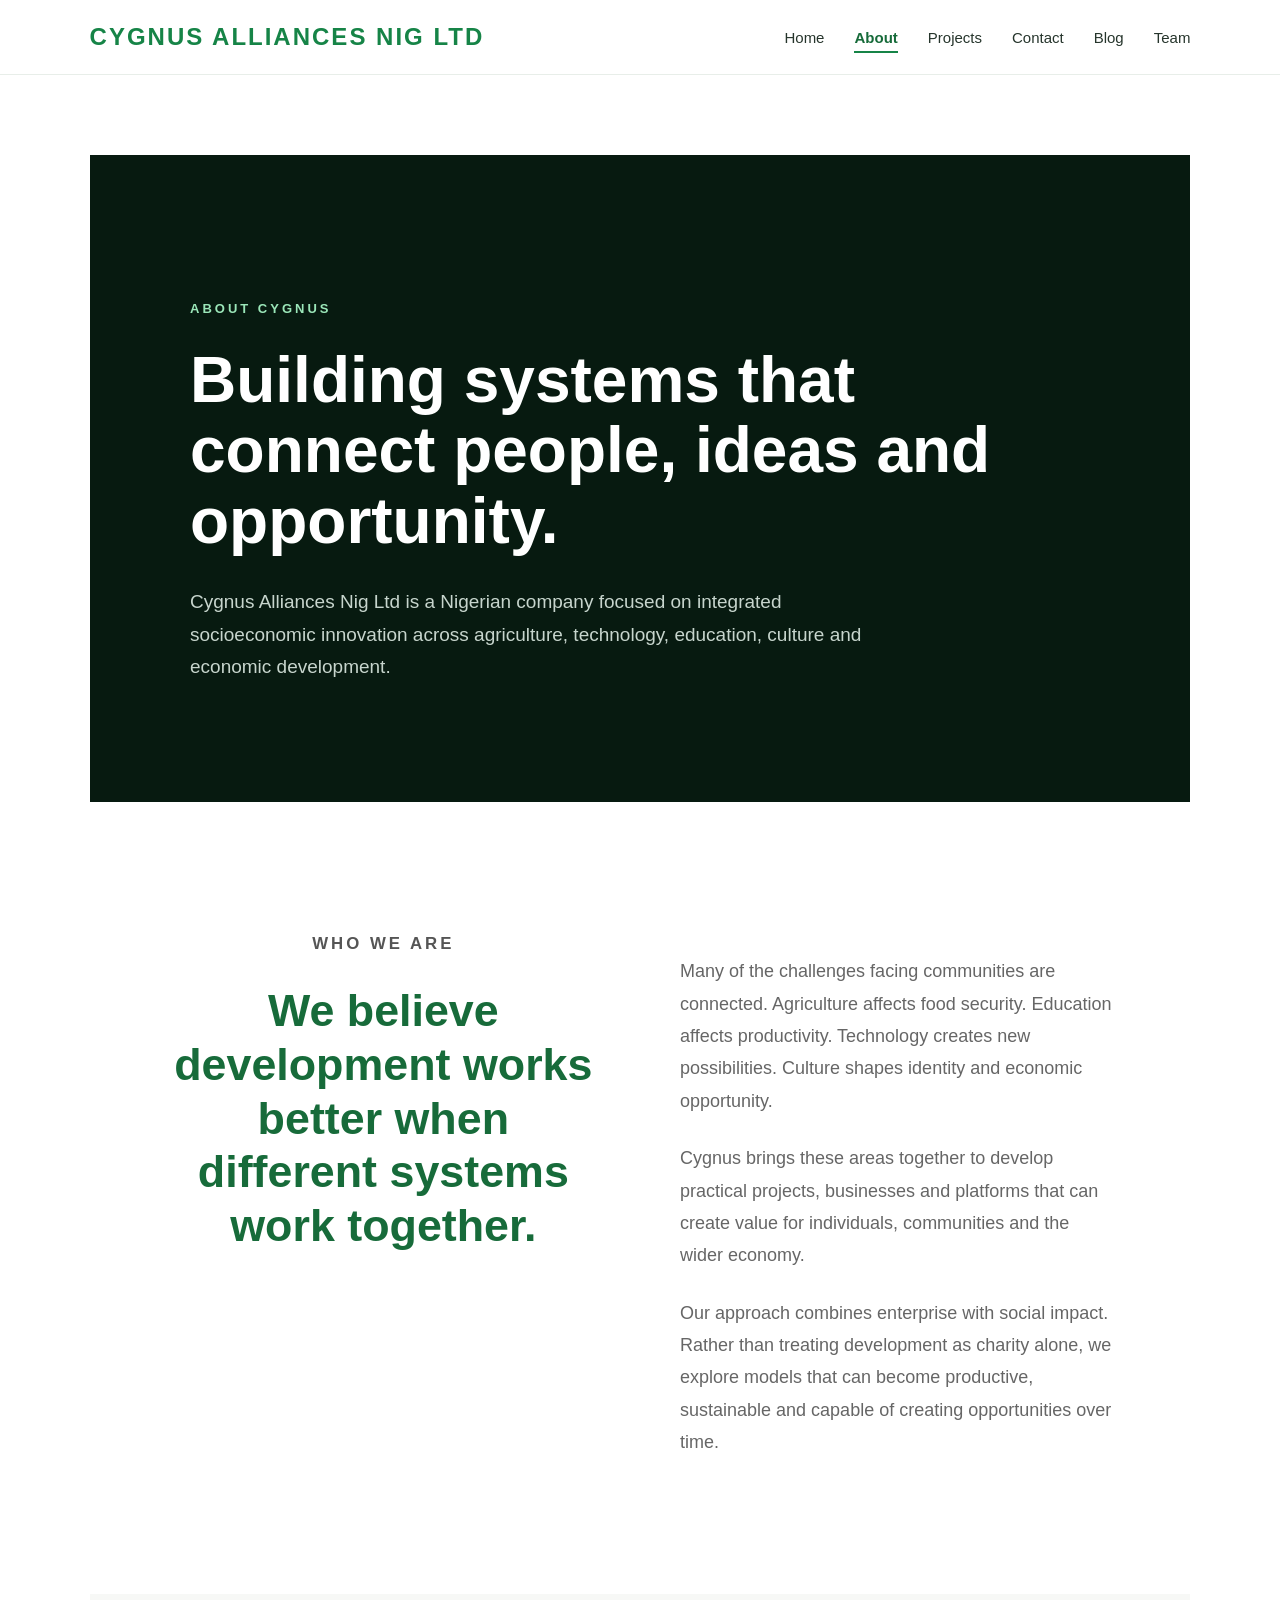
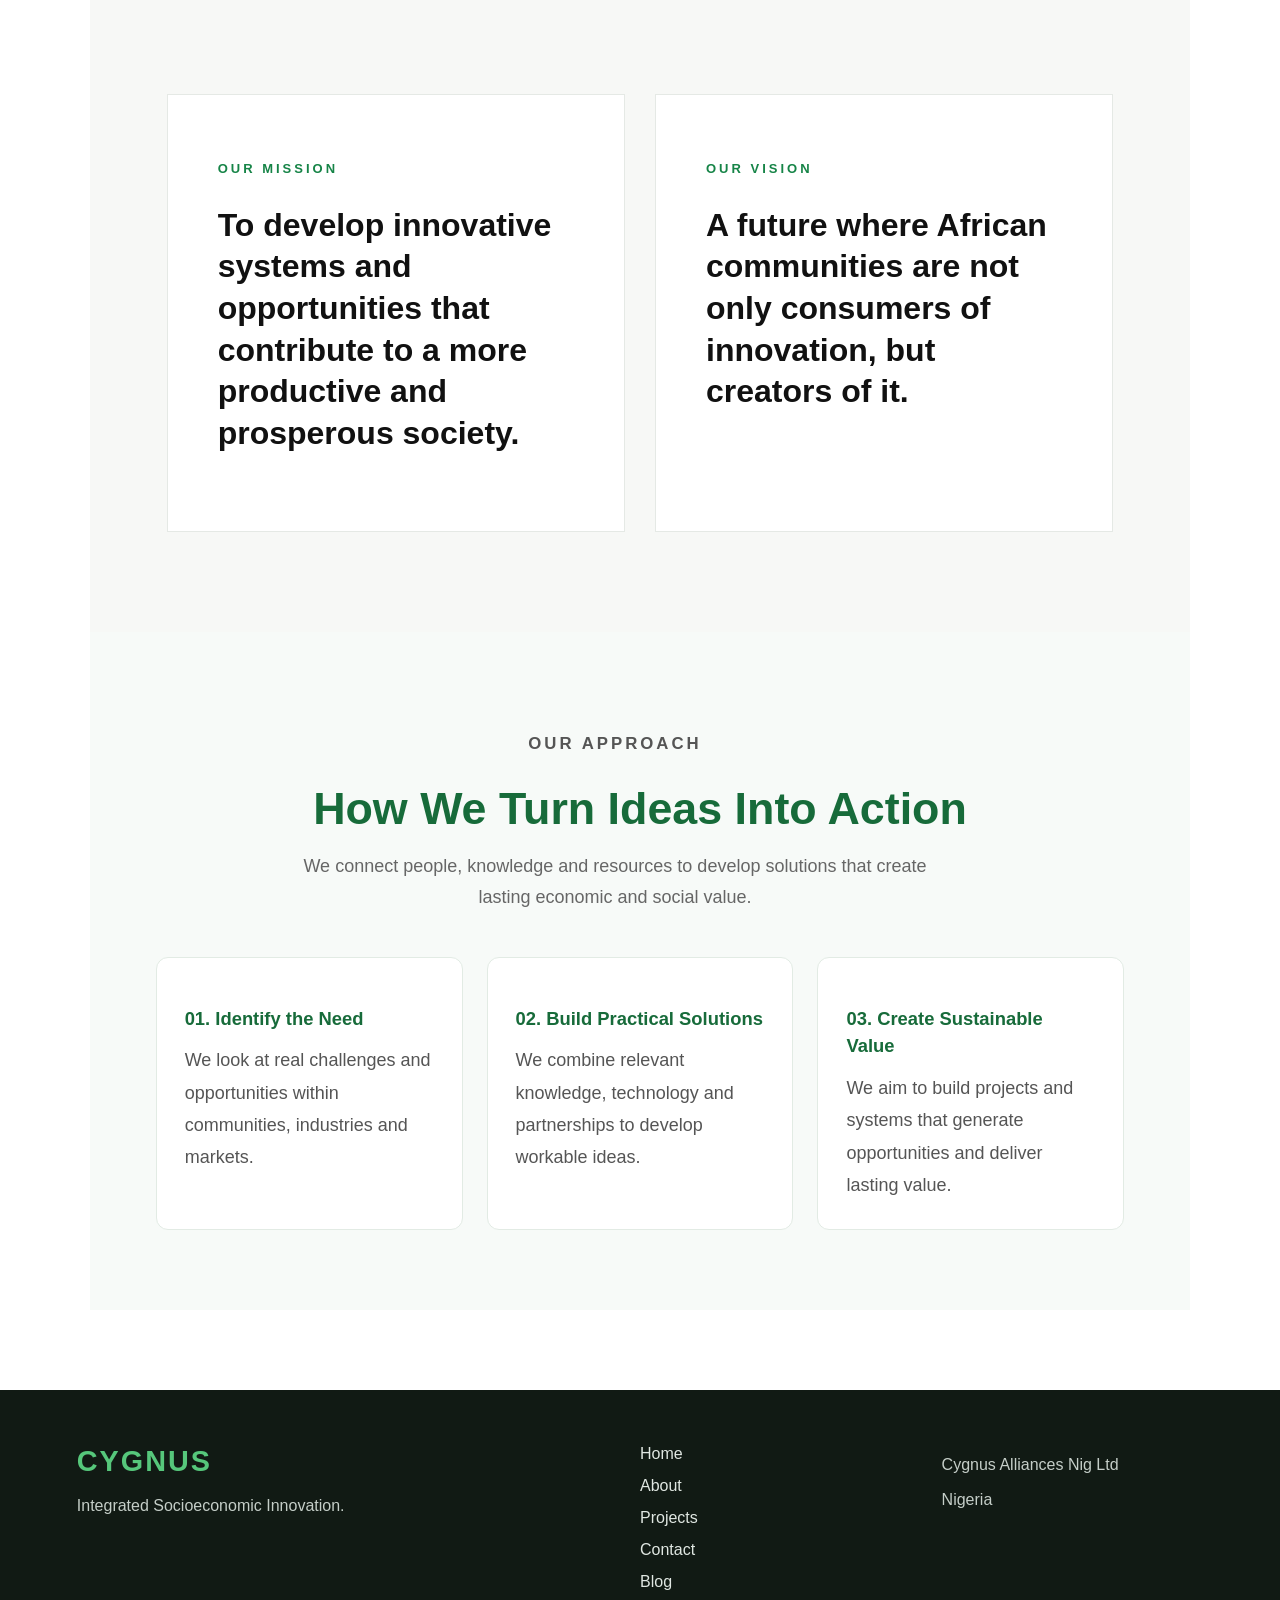
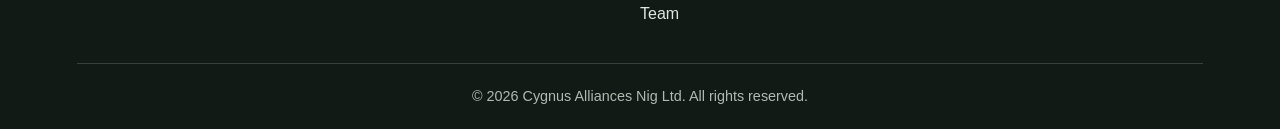
==== about.html @ 3497708e "Initial Cygnus website" ====
<!DOCTYPE html>
<html lang="en">
<head>
    <meta charset="UTF-8">
    <meta name="viewport" content="width=device-width, initial-scale=1.0">

    <title>About | Cygnus Alliances</title>

    <link rel="stylesheet" href="css/style.css">
</head>

<body>

    <header class="navbar">
        <div class="logo">
            CYGNUS ALLIANCES NIG LTD
        </div>

        <nav>
            <a href="index.html">Home</a>
            <a href="about.html" class="active" aria-current="page">About</a>
            <a href="projects.html">Projects</a>
            <a href="contact.html">Contact</a>
            <a href="blog.html">Blog</a>
            <a href="team.html">Team</a>

        </nav>
    </header>


    <main>

        <section class="page-hero">
            <div>
                <p class="eyebrow">ABOUT CYGNUS</p>

                <h1>
                    Building systems that connect people, ideas and opportunity.
                </h1>

                <p>
                    Cygnus Alliances Nig Ltd is a Nigerian company focused on
                    integrated socioeconomic innovation across agriculture,
                    technology, education, culture and economic development.
                </p>
            </div>
        </section>


        <section class="about-intro">

            <div class="section-heading">
                <p class="eyebrow green">WHO WE ARE</p>

                <h2>
                    We believe development works better when different systems work together.
                </h2>
            </div>

            <div class="about-text">

                <p>
                    Many of the challenges facing communities are connected.
                    Agriculture affects food security. Education affects
                    productivity. Technology creates new possibilities.
                    Culture shapes identity and economic opportunity.
                </p>

                <p>
                    Cygnus brings these areas together to develop practical
                    projects, businesses and platforms that can create value
                    for individuals, communities and the wider economy.
                </p>

                <p>
                    Our approach combines enterprise with social impact.
                    Rather than treating development as charity alone, we
                    explore models that can become productive, sustainable
                    and capable of creating opportunities over time.
                </p>

            </div>

        </section>


        <section class="mission-section">

            <div class="mission-card">
                <p class="eyebrow green">OUR MISSION</p>

                <h2>
                    To develop innovative systems and opportunities that
                    contribute to a more productive and prosperous society.
                </h2>
            </div>

            <div class="mission-card">
                <p class="eyebrow green">OUR VISION</p>

                <h2>
                    A future where African communities are not only consumers
                    of innovation, but creators of it.
                </h2>
            </div>

        </section>

<section class="approach-section">

    <div class="section-heading">
        <p class="eyebrow green">OUR APPROACH</p>

        <h2>How We Turn Ideas Into Action</h2>

        <p>
            We connect people, knowledge and resources to develop
            solutions that create lasting economic and social value.
        </p>
    </div>

    <div class="approach-grid">

        <div class="approach-card">
            <h3>01. Identify the Need</h3>
            <p>
                We look at real challenges and opportunities
                within communities, industries and markets.
            </p>
        </div>

        <div class="approach-card">
            <h3>02. Build Practical Solutions</h3>
            <p>
                We combine relevant knowledge, technology
                and partnerships to develop workable ideas.
            </p>
        </div>

        <div class="approach-card">
            <h3>03. Create Sustainable Value</h3>
            <p>
                We aim to build projects and systems that
                generate opportunities and deliver lasting value.
            </p>
        </div>

    </div>

</section>


    </main>


    <footer>

        <div class="footer-content">

            <div class="footer-brand">
                <div class="logo">CYGNUS</div>

                <p>
                    Integrated Socioeconomic Innovation.
                </p>
            </div>

            <div class="footer-links">
                <a href="index.html">Home</a>
                <a href="about.html">About</a>
                <a href="projects.html">Projects</a>
                <a href="contact.html">Contact</a>
                <a href="blog.html">Blog</a>
                <a href="team.html">Team</a>

            </div>

            <div class="footer-company">
                <p>Cygnus Alliances Nig Ltd</p>
                <p>Nigeria</p>
            </div>

        </div>

        <div class="footer-bottom">
            <p>
                © 2026 Cygnus Alliances Nig Ltd. All rights reserved.
            </p>
        </div>

    </footer>

</body>
</html>
---- css/style.css ----
/* BASIC RESET */

* {
    box-sizing: border-box;
}

body {
    margin: 0;
    font-family: Arial, sans-serif;
    color: #111;
    background: white;
}


/* NAVIGATION */

.navbar {
    height: 75px;
    padding: 0 7%;
    display: flex;
    align-items: center;
    justify-content: space-between;

    background: white;
    border-bottom: 1px solid #eeeeee;
}

.logo {
    font-size: 24px;
    font-weight: bold;
    letter-spacing: 3px;
}

nav {
    display: flex;
    gap: 30px;
}

nav a {
    text-decoration: none;
    color: #111;
    font-size: 15px;
}

nav a:hover {
    color: #168447;
}
/* NAVIGATION POLISH */

.navbar {
    position: sticky;
    top: 0;
    z-index: 1000;
    background: rgba(255, 255, 255, 0.96);
    backdrop-filter: blur(12px);
    border-bottom: 1px solid #e8eee9;
}

.logo {
    font-weight: 800;
    letter-spacing: 2px;
    color: #168447;
}

.navbar nav a {
    position: relative;
    color: #26352c;
    text-decoration: none;
    transition: color 0.25s ease;
}

.navbar nav a:hover {
    color: #168447;
}

.navbar nav a::after {
    content: "";
    position: absolute;
    left: 0;
    bottom: -7px;
    width: 0;
    height: 2px;
    background: #168447;
    transition: width 0.25s ease;
}

.navbar nav a:hover::after {
    width: 100%;
}

/* MAIN CONTENT */

main {
    padding: 80px 7%;
}

h2 {
    font-size: 50px;
    max-width: 750px;
    line-height: 1.1;
}

main p {
    max-width: 650px;
    font-size: 18px;
    line-height: 1.7;
}
/* HERO SECTION */

.hero {
    min-height: 650px;

    display: flex;
    align-items: center;

    padding: 80px 7%;

    background:
        linear-gradient(
            120deg,
            #071a10,
            #0d3921,
            #168447
        );

    color: white;
}

.hero-content {
    max-width: 850px;
}

.eyebrow {
    color: #9be7b9;
    font-size: 13px;
    font-weight: bold;
    letter-spacing: 3px;
    margin-bottom: 25px;
}

.hero h1 {
    font-size: 65px;
    line-height: 1.05;
    margin: 0 0 30px;
}

.hero-text {
    max-width: 650px;
    font-size: 19px;
    line-height: 1.7;
    color: #e3eee7;
}

.hero-buttons {
    display: flex;
    gap: 15px;
    margin-top: 35px;
}

.button {
    display: inline-block;
    padding: 14px 25px;
    text-decoration: none;
    font-weight: bold;
    transition: 0.3s;
}

.primary {
    background: white;
    color: #0d3921;
}

.secondary {
    border: 1px solid rgba(255,255,255,0.5);
    color: white;
}

.button:hover {
    transform: translateY(-3px);
}
/* MOBILE RESPONSIVE DESIGN */

@media (max-width: 700px) {

    .navbar {
        height: auto;
        padding: 20px 6%;
        flex-direction: column;
        gap: 18px;
    }

    nav {
        gap: 18px;
        flex-wrap: wrap;
        justify-content: center;
    }

    .hero {
        min-height: 600px;
        padding: 70px 6%;
    }

    .hero h1 {
        font-size: 42px;
    }

    .hero-text {
        font-size: 17px;
    }

    .hero-buttons {
        flex-direction: column;
        align-items: flex-start;
    }

    .button {
        width: 100%;
        text-align: center;
    }

}
/* WHAT WE DO */

.what-we-do {
    padding: 110px 7%;
    background: #f7f8f6;
}

.section-heading {
    max-width: 750px;
    margin-bottom: 60px;
}

.green {
    color: #168447;
}

.section-heading h2 {
    font-size: 48px;
    line-height: 1.1;
    margin: 0 0 25px;
}

.section-heading > p:last-child {
    font-size: 18px;
    line-height: 1.7;
    color: #666;
}


/* SERVICE CARDS */

.services {
    display: grid;
    grid-template-columns: repeat(4, 1fr);
    gap: 20px;
}

.service-card {
    background: white;
    padding: 35px 30px;
    border: 1px solid #e5e5e5;
    transition: 0.3s;
}

.service-card span {
    font-size: 13px;
    font-weight: bold;
    color: #168447;
}

.service-card h3 {
    font-size: 23px;
    margin: 30px 0 15px;
}

.service-card p {
    color: #666;
    line-height: 1.7;
}

.service-card:hover {
    transform: translateY(-6px);
    border-color: #168447;
}


/* SERVICES ON SMALL SCREENS */

@media (max-width: 900px) {

    .services {
        grid-template-columns: repeat(2, 1fr);
    }

}


@media (max-width: 600px) {

    .section-heading h2 {
        font-size: 36px;
    }

    .services {
        grid-template-columns: 1fr;
    }

}
/* PROJECTS */

.projects {
    padding: 110px 7%;
    background: white;
}

.project-grid {
    display: grid;
    grid-template-columns: repeat(3, 1fr);
    gap: 25px;
}

.project-card {
    background: #f7f8f6;
    overflow: hidden;
    border: 1px solid #e8e8e8;
    transition: 0.3s;
}

.project-card:hover {
    transform: translateY(-6px);
}


/* PROJECT IMAGE AREAS */

.project-image {
    height: 260px;

    display: flex;
    align-items: flex-end;

    padding: 25px;

    background-size: cover;
    background-position: center;

    color: white;
}

.project-image span {
    font-size: 13px;
    font-weight: bold;
    letter-spacing: 2px;
}


/* TEMPORARY IMAGE BACKGROUNDS */

.agro-image {
    background:
        linear-gradient(
            rgba(7, 26, 16, 0.25),
            rgba(7, 26, 16, 0.7)
        ),
        url("../images/agro.jpg");

    background-color: #168447;
}

.alpha-image {
    background:
        linear-gradient(
            rgba(7, 26, 16, 0.25),
            rgba(7, 26, 16, 0.7)
        ),
        url("../images/alpha.jpg");

    background-color: #315f43;
}

.gong-image {
    background:
        linear-gradient(
            rgba(7, 26, 16, 0.25),
            rgba(7, 26, 16, 0.7)
        ),
        url("../images/gong.jpg");

    background-color: #452f20;
}


/* PROJECT CONTENT */

.project-content {
    padding: 30px;
}

.project-category {
    font-size: 12px;
    font-weight: bold;
    letter-spacing: 2px;
    color: #168447;
}

.project-content h3 {
    font-size: 28px;
    margin: 12px 0;
}

.project-content p {
    color: #666;
    line-height: 1.7;
}

.project-content a {
    display: inline-block;
    margin-top: 15px;
    color: #168447;
    font-weight: bold;
}


/* MOBILE */

@media (max-width: 900px) {

    .project-grid {
        grid-template-columns: 1fr;
    }

}
/* OUR APPROACH */

.approach {
    padding: 120px 7%;
    background: #0d3921;
    color: white;
}

.approach-content {
    display: grid;
    grid-template-columns: 1fr 1fr;
    gap: 100px;
    max-width: 1150px;
    margin: auto;
}

.approach-heading h2 {
    font-size: 50px;
    line-height: 1.1;
    margin-top: 20px;
}

.approach-text {
    padding-top: 45px;
}

.approach-text p {
    font-size: 18px;
    line-height: 1.8;
    color: #dce9e1;
    margin-bottom: 25px;
}

.approach-pillars {
    max-width: 1150px;
    margin: 90px auto 0;

    display: grid;
    grid-template-columns: repeat(4, 1fr);

    border-top: 1px solid rgba(255,255,255,0.25);
}

.approach-pillars div {
    padding: 30px 20px;
    border-right: 1px solid rgba(255,255,255,0.25);
}

.approach-pillars div:last-child {
    border-right: none;
}

.approach-pillars strong {
    display: block;
    font-size: 13px;
    color: #9be7b9;
    margin-bottom: 15px;
}

.approach-pillars span {
    font-size: 20px;
}


/* MOBILE */

@media (max-width: 800px) {

    .approach-content {
        grid-template-columns: 1fr;
        gap: 20px;
    }

    .approach-heading h2 {
        font-size: 38px;
    }

    .approach-text {
        padding-top: 0;
    }

    .approach-pillars {
        grid-template-columns: 1fr 1fr;
    }

    .approach-pillars div {
        border-bottom: 1px solid rgba(255,255,255,0.25);
    }

}
/* CONTACT CTA */

.contact-cta {
    padding: 120px 7%;
    text-align: center;
    background: #f7f8f6;
}

.contact-cta-content {
    max-width: 750px;
    margin: auto;
}

.contact-cta h2 {
    font-size: 55px;
    line-height: 1.1;
    margin: 15px 0 25px;
}

.contact-cta p:not(.eyebrow) {
    font-size: 18px;
    line-height: 1.7;
    color: #666;
    margin-bottom: 35px;
}

.cta-button {
    background: #168447;
    color: white;
}


/* FOOTER */

footer {
    background: #071a10;
    color: white;
    padding: 65px 7% 25px;
}

.footer-content {
    display: grid;
    grid-template-columns: 2fr 1fr 1fr;
    gap: 50px;
    max-width: 1150px;
    margin: auto;
}

.footer-brand p {
    color: #aebdb4;
    margin-top: 12px;
}

.footer-links {
    display: flex;
    flex-direction: column;
    gap: 12px;
}

.footer-links a {
    color: #dce9e1;
    text-decoration: none;
}

.footer-links a:hover {
    color: #9be7b9;
}

.footer-company p {
    color: #aebdb4;
    margin: 0 0 8px;
}

.footer-bottom {
    max-width: 1150px;
    margin: 55px auto 0;
    padding-top: 25px;
    border-top: 1px solid rgba(255,255,255,0.15);
}

.footer-bottom p {
    color: #7e9185;
    font-size: 13px;
}


/* MOBILE */

@media (max-width: 700px) {

    .contact-cta h2 {
        font-size: 40px;
    }

    .footer-content {
        grid-template-columns: 1fr;
        gap: 35px;
    }

}
/* ABOUT PAGE */

.page-hero {
    padding: 130px 7% 100px;
    background: #071a10;
    color: white;
}

.page-hero > div {
    max-width: 900px;
    margin: auto;
}

.page-hero h1 {
    font-size: 64px;
    line-height: 1.1;
    margin: 20px 0 30px;
}

.page-hero p:not(.eyebrow) {
    max-width: 700px;
    font-size: 19px;
    line-height: 1.7;
    color: #c7d5cd;
}

.about-intro {
    padding: 110px 7%;
    display: grid;
    grid-template-columns: 1fr 1fr;
    gap: 80px;
    max-width: 1150px;
    margin: auto;
}

.about-intro h2 {
    font-size: 42px;
    line-height: 1.2;
}

.about-text {
    padding-top: 25px;
}

.about-text p {
    font-size: 18px;
    line-height: 1.8;
    color: #666;
    margin-bottom: 25px;
}

.mission-section {
    padding: 100px 7%;
    background: #f7f8f6;
    display: grid;
    grid-template-columns: 1fr 1fr;
    gap: 30px;
}

.mission-card {
    background: white;
    padding: 50px;
    border: 1px solid #e5e9e5;
}

.mission-card h2 {
    font-size: 32px;
    line-height: 1.3;
    margin-top: 20px;
}

@media (max-width: 700px) {

    .page-hero {
        padding: 90px 7% 70px;
    }

    .page-hero h1 {
        font-size: 42px;
    }

    .about-intro {
        grid-template-columns: 1fr;
        gap: 30px;
        padding: 80px 7%;
    }

    .about-intro h2 {
        font-size: 34px;
    }

    .mission-section {
        grid-template-columns: 1fr;
        padding: 70px 7%;
    }

    .mission-card {
        padding: 35px;
    }

    .mission-card h2 {
        font-size: 27px;
    }

}
/* PROJECTS PAGE */

.project-page {
    padding: 100px 7%;
    max-width: 1200px;
    margin: auto;
}

.project-detail {
    display: grid;
    grid-template-columns: 1fr 1fr;
    gap: 70px;
    align-items: center;
    margin-bottom: 120px;
}

.project-detail.reverse {
    direction: rtl;
}

.project-detail.reverse .project-detail-content {
    direction: ltr;
}

.project-detail-image {
    min-height: 420px;
    display: flex;
    align-items: flex-end;
    padding: 30px;
    background-size: cover;
    background-position: center;
}

.project-detail-image span {
    color: white;
    font-size: 14px;
    font-weight: bold;
    letter-spacing: 2px;
}

.project-detail-content h2 {
    font-size: 48px;
    margin: 12px 0 25px;
}

.project-detail-content p:not(.project-category) {
    font-size: 17px;
    line-height: 1.8;
    color: #666;
    margin-bottom: 20px;
}

.project-category {
    color: #168447;
    font-size: 13px;
    font-weight: bold;
    letter-spacing: 1.5px;
}

@media (max-width: 700px) {

    .project-page {
        padding: 70px 7%;
    }

    .project-detail,
    .project-detail.reverse {
        grid-template-columns: 1fr;
        direction: ltr;
        gap: 35px;
        margin-bottom: 80px;
    }

    .project-detail-image {
        min-height: 300px;
    }

    .project-detail-content h2 {
        font-size: 38px;
    }

}
/* CONTACT PAGE */

.contact-section {
    padding: 110px 7%;
    max-width: 1150px;
    margin: auto;
    display: grid;
    grid-template-columns: 1fr 1fr;
    gap: 90px;
}

.contact-intro h2 {
    font-size: 42px;
    line-height: 1.2;
    margin: 15px 0 25px;
}

.contact-intro > p:not(.eyebrow) {
    font-size: 18px;
    line-height: 1.8;
    color: #666;
}

.contact-details {
    display: flex;
    flex-direction: column;
    gap: 35px;
}

.contact-item {
    padding-bottom: 25px;
    border-bottom: 1px solid #ddd;
}

.contact-item span {
    font-size: 12px;
    font-weight: bold;
    letter-spacing: 1.5px;
    color: #168447;
}

.contact-item h3 {
    font-size: 20px;
    margin-top: 10px;
    line-height: 1.4;
}

.contact-bottom {
    padding: 100px 7%;
    background: #f7f8f6;
}

.contact-bottom > div {
    max-width: 800px;
    margin: auto;
    text-align: center;
}

.contact-bottom h2 {
    font-size: 48px;
    line-height: 1.2;
    margin: 15px 0 20px;
}

.contact-bottom p:not(.eyebrow) {
    color: #666;
    font-size: 18px;
    line-height: 1.7;
    margin-bottom: 30px;
}

@media (max-width: 700px) {

    .contact-section {
        grid-template-columns: 1fr;
        gap: 60px;
        padding: 80px 7%;
    }

    .contact-intro h2 {
        font-size: 34px;
    }

    .contact-bottom {
        padding: 75px 7%;
    }

    .contact-bottom h2 {
        font-size: 36px;
    }

}
/* HERO ANIMATION */

.hero-content {
    animation: heroReveal 1s ease-out both;
}

@keyframes heroReveal {
    from {
        opacity: 0;
        transform: translateY(25px);
    }

    to {
        opacity: 1;
        transform: translateY(0);
    }
}

.hero-buttons .button {
    transition:
        transform 0.25s ease,
        background 0.25s ease,
        box-shadow 0.25s ease;
}

.hero-buttons .button:hover {
    transform: translateY(-3px);
    box-shadow: 0 10px 25px rgba(0, 0, 0, 0.15);
}
.contact-cta-content {
    display: flex;
    flex-direction: column;
    align-items: center;
    text-align: center;
    margin-left: auto;
    margin-right: auto;
}
.contact-bottom-content {
    display: flex;
    flex-direction: column;
    align-items: center;
    text-align: center;
    margin-left: auto;
    margin-right: auto;
}

/* Cygnus Contact Form */

.contact-form {
    max-width: 700px;
    margin: 60px auto;
    padding: 35px;
    background: #ffffff;
    border-radius: 14px;
    box-shadow: 0 8px 30px rgba(0, 0, 0, 0.08);
}

.contact-form h2 {
    color: #176b3a;
    font-size: 2rem;
    margin-bottom: 12px;
}

.contact-form p {
    color: #555555;
    line-height: 1.7;
    margin-bottom: 28px;
}

.contact-form form {
    display: flex;
    flex-direction: column;
    gap: 12px;
}

.contact-form label {
    color: #222222;
    font-weight: 600;
    margin-top: 8px;
}

.contact-form input,
.contact-form textarea {
    width: 100%;
    padding: 14px;
    border: 1px solid #d5ded7;
    border-radius: 8px;
    font: inherit;
    box-sizing: border-box;
    outline: none;
    transition: border-color 0.3s, box-shadow 0.3s;
}

.contact-form input:focus,
.contact-form textarea:focus {
    border-color: #198754;
    box-shadow: 0 0 0 3px rgba(25, 135, 84, 0.12);
}

.contact-form textarea {
    resize: vertical;
}

.contact-form button {
    margin-top: 16px;
    padding: 15px 22px;
    border: none;
    border-radius: 8px;
    background: #176b3a;
    color: #ffffff;
    font: inherit;
    font-weight: 600;
    cursor: pointer;
    transition: background 0.3s, transform 0.3s;
}

.contact-form button:hover {
    background: #104d2a;
    transform: translateY(-2px);
}

@media (max-width: 600px) {
    .contact-form {
        margin: 35px 16px;
        padding: 24px 18px;
    }

    .contact-form h2 {
        font-size: 1.6rem;
    }
}

/* Homepage Hero Heading */

.hero h1 {
    max-width: 900px;
    margin: 0 auto 20px;
    font-size: clamp(2.2rem, 5vw, 4.5rem);
    line-height: 1.15;
    font-weight: 800;
    letter-spacing: -1.5px;
}

.hero p {
    max-width: 700px;
    margin: 0 auto 30px;
    font-size: clamp(1rem, 2vw, 1.2rem);
    line-height: 1.8;
}

@media (max-width: 600px) {
    .hero h1 {
        letter-spacing: -0.5px;
    }
}

/* Hero Buttons */

.hero-buttons {
    display: flex;
    justify-content: center;
    align-items: center;
    gap: 16px;
    flex-wrap: wrap;
    margin-top: 30px;
}

.hero-buttons .button {
    display: inline-block;
    padding: 14px 28px;
    border-radius: 8px;
    text-decoration: none;
    font-weight: 600;
    font-size: 1rem;
    transition: all 0.3s ease;
}

.hero-buttons .primary {
    background: #176b3a;
    color: #ffffff;
    border: 2px solid #176b3a;
}

.hero-buttons .primary:hover {
    background: #104d2a;
    border-color: #104d2a;
    transform: translateY(-3px);
}

.hero-buttons .secondary {
    background: transparent;
    color: #176b3a;
    border: 2px solid #176b3a;
}

.hero-buttons .secondary:hover {
    background: #176b3a;
    color: #ffffff;
    transform: translateY(-3px);
}

.hero-buttons .button:focus-visible {
    outline: 3px solid #82c99a;
    outline-offset: 4px;
}

@media (max-width: 480px) {
    .hero-buttons {
        gap: 12px;
    }

    .hero-buttons .button {
        padding: 12px 20px;
        font-size: 0.95rem;
    }
}

/* Cygnus Core Areas */

.core-areas {
    padding: 80px 6%;
    background: #f7faf8;
}

.section-heading {
    max-width: 700px;
    margin: 0 auto 45px;
    text-align: center;
}

.section-heading h2 {
    color: #176b3a;
    font-size: clamp(2rem, 4vw, 2.8rem);
    margin-bottom: 16px;
}

.section-heading p {
    color: #555;
    font-size: 1.05rem;
    line-height: 1.8;
}

.areas-grid {
    display: grid;
    grid-template-columns: repeat(2, minmax(0, 1fr));
    gap: 24px;
    max-width: 1100px;
    margin: 0 auto;
}

.area-card {
    background: #ffffff;
    padding: 30px;
    border: 1px solid #e2ebe4;
    border-radius: 12px;
    transition: transform 0.3s ease,
                box-shadow 0.3s ease,
                border-color 0.3s ease;
}

.area-card:hover {
    transform: translateY(-5px);
    border-color: #198754;
    box-shadow: 0 12px 28px rgba(0, 0, 0, 0.07);
}

.area-card h3 {
    color: #176b3a;
    font-size: 1.25rem;
    line-height: 1.4;
    margin-bottom: 12px;
}

.area-card p {
    color: #555;
    line-height: 1.8;
    margin: 0;
}

@media (max-width: 650px) {
    .core-areas {
        padding: 55px 20px;
    }

    .areas-grid {
        grid-template-columns: 1fr;
        gap: 18px;
    }

    .area-card {
        padding: 24px;
    }
}

/* Project Call to Action */

.project-cta {
    padding: 75px 24px;
    text-align: center;
    background: #176b3a;
    color: #ffffff;
}

.project-cta h2 {
    max-width: 750px;
    margin: 0 auto 20px;
    font-size: clamp(1.8rem, 4vw, 2.6rem);
    line-height: 1.3;
}

.project-cta p {
    max-width: 680px;
    margin: 0 auto 30px;
    color: #e5f2e9;
    line-height: 1.8;
    font-size: 1.05rem;
}

.project-cta .button {
    display: inline-block;
    padding: 14px 28px;
    border-radius: 8px;
    border: 2px solid #ffffff;
    background: #ffffff;
    color: #176b3a;
    text-decoration: none;
    font-weight: 600;
    transition: transform 0.3s ease,
                background 0.3s ease,
                color 0.3s ease;
}

.project-cta .button:hover {
    background: transparent;
    color: #ffffff;
    transform: translateY(-3px);
}

@media (max-width: 600px) {
    .project-cta {
        padding: 55px 20px;
    }

    .project-cta p {
        font-size: 1rem;
    }
}

/* Cygnus Website Footer */

footer {
    background: #111a14;
    color: #ffffff;
    padding: 55px 6% 20px;
}

.footer-content {
    max-width: 1200px;
    margin: 0 auto;
    display: grid;
    grid-template-columns: 2fr 1fr 1fr;
    gap: 40px;
    align-items: start;
}

.footer-brand .logo {
    font-size: 1.8rem;
    font-weight: 800;
    color: #56c77b;
    letter-spacing: 2px;
    margin-bottom: 14px;
}

.footer-brand p,
.footer-company p {
    color: #c5cec8;
    line-height: 1.8;
    margin: 6px 0;
}

.footer-links {
    display: flex;
    flex-direction: column;
    gap: 14px;
}

.footer-links a {
    color: #e0e7e2;
    text-decoration: none;
    transition: color 0.3s ease;
}

.footer-links a:hover {
    color: #56c77b;
}

.footer-bottom {
    max-width: 1200px;
    margin: 40px auto 0;
    padding-top: 20px;
    border-top: 1px solid #354139;
    text-align: center;
}

.footer-bottom p {
    color: #aebbb2;
    font-size: 0.9rem;
    line-height: 1.7;
    margin: 0;
}

@media (max-width: 650px) {
    .footer-content {
        grid-template-columns: 1fr;
        gap: 28px;
    }

    footer {
        padding: 40px 22px 20px;
    }

    .footer-bottom {
        margin-top: 30px;
    }
}

/* About Page: Our Approach */

.approach-section {
    padding: 80px 6%;
    background: #f7faf8;
}

.approach-grid {
    display: grid;
    grid-template-columns: repeat(3, minmax(0, 1fr));
    gap: 24px;
    max-width: 1100px;
    margin: 40px auto 0;
}

.approach-card {
    background: #ffffff;
    padding: 28px;
    border: 1px solid #e2ebe4;
    border-radius: 12px;
    transition: transform 0.3s ease,
                box-shadow 0.3s ease;
}

.approach-card:hover {
    transform: translateY(-4px);
    box-shadow: 0 10px 25px rgba(0, 0, 0, 0.06);
}

.approach-card h3 {
    color: #176b3a;
    font-size: 1.15rem;
    line-height: 1.5;
    margin-bottom: 12px;
}

.approach-card p {
    color: #555555;
    line-height: 1.8;
    margin: 0;
}

@media (max-width: 750px) {
    .approach-section {
        padding: 55px 20px;
    }

    .approach-grid {
        grid-template-columns: 1fr;
        gap: 18px;
    }
}

/* Projects Page Closing Section */
.projects-closing {
    padding: 75px 24px;
    text-align: center;
    background: #f7faf8;
}

.projects-closing .eyebrow {
    color: #176b3a;
    font-size: 0.85rem;
    font-weight: 700;
    letter-spacing: 1.5px;
    margin-bottom: 18px;
}

.projects-closing h2 {
    max-width: 750px;
    margin: 0 auto 20px;
    color: #176b3a;
    font-size: clamp(1.8rem, 4vw, 2.6rem);
    line-height: 1.3;
}

.projects-closing > p:not(.eyebrow) {
    max-width: 700px;
    margin: 0 auto 30px;
    color: #555;
    font-size: 1.05rem;
    line-height: 1.8;
}

.projects-closing .button {
    display: inline-block;
    padding: 14px 28px;
    border-radius: 8px;
    background: #176b3a;
    color: #ffffff;
    border: 2px solid #176b3a;
    text-decoration: none;
    font-weight: 600;
    transition: background 0.3s ease,
                transform 0.3s ease;
}

.projects-closing .button:hover {
    background: #104d2a;
    border-color: #104d2a;
    transform: translateY(-3px);
}

@media (max-width: 600px) {
    .projects-closing {
        padding: 55px 20px;
    }

    .projects-closing > p:not(.eyebrow) {
        font-size: 1rem;
    }
}

/* Active Navigation Link */
nav a.active {
    color: #176b3a;
    font-weight: 700;
}

nav a.active::after {
    width: 100%;
}

/* Contact Page Options */
.contact-options {
    padding: 70px 6%;
    background: #f7faf8;
}

.contact-options-grid {
    display: grid;
    grid-template-columns: repeat(3, minmax(0, 1fr));
    gap: 22px;
    max-width: 1100px;
    margin: 0 auto;
}

.contact-option {
    padding: 28px;
    background: #ffffff;
    border: 1px solid #e2ebe4;
    border-radius: 12px;
    transition: transform 0.3s ease,
                box-shadow 0.3s ease;
}

.contact-option:hover {
    transform: translateY(-4px);
    box-shadow: 0 10px 25px rgba(0, 0, 0, 0.06);
}

.contact-option h3 {
    margin-bottom: 12px;
    color: #176b3a;
    font-size: 1.2rem;
}

.contact-option p {
    margin: 0;
    color: #555555;
    line-height: 1.8;
}

@media (max-width: 750px) {
    .contact-options {
        padding: 55px 20px;
    }

    .contact-options-grid {
        grid-template-columns: 1fr;
        gap: 18px;
    }
}

/* Contact Form Section Styling */
.contact-form {
    padding: 80px 24px;
    background: #edf5ef;
}

.contact-form h2 {
    max-width: 700px;
    margin: 0 auto 14px;
    color: #176b3a;
    font-size: clamp(1.8rem, 4vw, 2.5rem);
    text-align: center;
    line-height: 1.3;
}

.contact-form > p {
    max-width: 650px;
    margin: 0 auto 35px;
    color: #536158;
    text-align: center;
    line-height: 1.8;
}

.contact-form form {
    max-width: 700px;
    margin: 0 auto;
    padding: 35px;
    background: #ffffff;
    border: 1px solid #dce9df;
    border-radius: 16px;
    box-shadow: 0 12px 35px rgba(23, 107, 58, 0.08);
}

.contact-form label {
    display: block;
    margin: 18px 0 8px;
    color: #24382b;
    font-weight: 600;
}

.contact-form input,
.contact-form textarea {
    width: 100%;
    padding: 13px 14px;
    border: 1px solid #d3ded6;
    border-radius: 8px;
    background: #fbfdfb;
    color: #24382b;
    font: inherit;
    box-sizing: border-box;
    transition: border-color 0.2s ease,
                box-shadow 0.2s ease;
}

.contact-form input:focus,
.contact-form textarea:focus {
    outline: none;
    border-color: #198754;
    box-shadow: 0 0 0 3px rgba(25, 135, 84, 0.12);
}

.contact-form textarea {
    resize: vertical;
    min-height: 150px;
}

.contact-form button {
    display: inline-block;
    margin-top: 24px;
    padding: 14px 28px;
    border: 2px solid #176b3a;
    border-radius: 8px;
    background: #176b3a;
    color: #ffffff;
    font: inherit;
    font-weight: 600;
    cursor: pointer;
    transition: background 0.3s ease,
                transform 0.3s ease;
}

.contact-form button:hover {
    background: #104d2a;
    border-color: #104d2a;
    transform: translateY(-2px);
}

.contact-form button:focus-visible {
    outline: 3px solid #82c99a;
    outline-offset: 4px;
}

@media (max-width: 600px) {
    .contact-form {
        padding: 55px 18px;
    }

    .contact-form form {
        padding: 24px 20px;
    }

    .contact-form button {
        width: 100%;
    }
}

/* Blog and Team Pages */
.blog-section,
.team-section {
    padding: 80px 6%;
    background: #f7faf8;
}

.blog-grid,
.team-grid {
    display: grid;
    grid-template-columns: repeat(3, minmax(0, 1fr));
    gap: 24px;
    max-width: 1150px;
    margin: 40px auto 0;
}

.blog-card,
.team-card {
    overflow: hidden;
    background: #ffffff;
    border: 1px solid #e2ebe4;
    border-radius: 12px;
    transition: transform 0.3s ease,
                box-shadow 0.3s ease;
}

.blog-card:hover,
.team-card:hover {
    transform: translateY(-5px);
    box-shadow: 0 12px 28px rgba(0, 0, 0, 0.07);
}

.blog-image {
    min-height: 190px;
    display: flex;
    align-items: end;
    padding: 20px;
    box-sizing: border-box;
    background: linear-gradient(135deg, #176b3a, #a9d6b6);
}

.blog-image span {
    color: #ffffff;
    font-size: 1.3rem;
    font-weight: 700;
}

.blog-content,
.team-info {
    padding: 25px;
}

.blog-category {
    color: #176b3a;
    font-size: 0.78rem;
    font-weight: 700;
    letter-spacing: 1px;
}

.blog-content h3,
.team-info h3 {
    color: #203528;
    font-size: 1.2rem;
    line-height: 1.5;
    margin: 12px 0;
}

.blog-content > p:not(.blog-category),
.team-info > p:not(.team-role) {
    color: #555555;
    line-height: 1.8;
}

.blog-status {
    display: inline-block;
    margin-top: 10px;
    color: #176b3a;
    font-size: 0.9rem;
    font-weight: 600;
}

/* Team Photo Placeholders */
.team-photo {
    min-height: 260px;
    display: flex;
    align-items: center;
    justify-content: center;
    background: #e5eee7;
    border-bottom: 1px solid #d5e3d8;
}

.team-photo span {
    color: #587060;
    font-size: 0.95rem;
}

.team-role {
    color: #176b3a;
    font-weight: 600;
    margin: 0 0 12px;
}

@media (max-width: 800px) {
    .blog-grid,
    .team-grid {
        grid-template-columns: repeat(2, minmax(0, 1fr));
    }
}

@media (max-width: 550px) {
    .blog-section,
    .team-section {
        padding: 55px 20px;
    }

    .blog-grid,
    .team-grid {
        grid-template-columns: 1fr;
        gap: 20px;
    }

    .team-photo {
        min-height: 300px;
    }
}

/* Team Member Social Links */
.team-socials {
    display: flex;
    flex-wrap: wrap;
    gap: 10px;
    margin-top: 20px;
}

.team-socials a {
    display: inline-block;
    padding: 9px 15px;
    border: 1px solid #176b3a;
    border-radius: 7px;
    color: #176b3a;
    background: #ffffff;
    font-size: 0.9rem;
    font-weight: 600;
    text-decoration: none;
    transition: background 0.25s ease,
                color 0.25s ease,
                transform 0.25s ease;
}

.team-socials a:hover {
    background: #176b3a;
    color: #ffffff;
    transform: translateY(-2px);
}

.team-socials a:focus-visible {
    outline: 3px solid #82c99a;
    outline-offset: 3px;
}

/* Blog Article Page */
.article-page {
    background: #ffffff;
}

.article-header {
    max-width: 850px;
    margin: 0 auto;
    padding: 75px 24px 40px;
    text-align: center;
}

.article-header h1 {
    margin: 18px 0;
    color: #183b27;
    font-size: clamp(2.1rem, 5vw, 3.5rem);
    line-height: 1.2;
}

.article-intro {
    max-width: 750px;
    margin: 0 auto 22px;
    color: #536158;
    font-size: 1.15rem;
    line-height: 1.8;
}

.article-meta {
    color: #6a756d;
    font-size: 0.9rem;
}

.article-cover {
    max-width: 1000px;
    min-height: 300px;
    margin: 0 auto 55px;
    padding: 30px;
    display: flex;
    align-items: end;
    box-sizing: border-box;
    border-radius: 14px;
    background: linear-gradient(135deg, #124c2c, #8fbd9b);
}

.article-cover span {
    color: #ffffff;
    font-size: 1.5rem;
    font-weight: 700;
}

.article-body {
    max-width: 760px;
    margin: 0 auto;
    padding: 0 24px 80px;
}

.article-body h2 {
    margin: 40px 0 15px;
    color: #176b3a;
    font-size: 1.7rem;
    line-height: 1.4;
}

.article-body p {
    margin: 0 0 20px;
    color: #454f48;
    font-size: 1.05rem;
    line-height: 1.95;
}

.article-back-link {
    display: inline-block;
    margin-top: 25px;
    color: #176b3a;
    font-weight: 700;
    text-decoration: none;
}

.article-back-link:hover {
    text-decoration: underline;
}

@media (max-width: 600px) {
    .article-header {
        padding: 55px 20px 30px;
    }

    .article-cover {
        min-height: 210px;
        margin: 0 16px 35px;
        border-radius: 10px;
    }

    .article-body {
        padding: 0 20px 55px;
    }

    .article-body h2 {
        font-size: 1.45rem;
    }

    .article-body p {
        font-size: 1rem;
    }
}
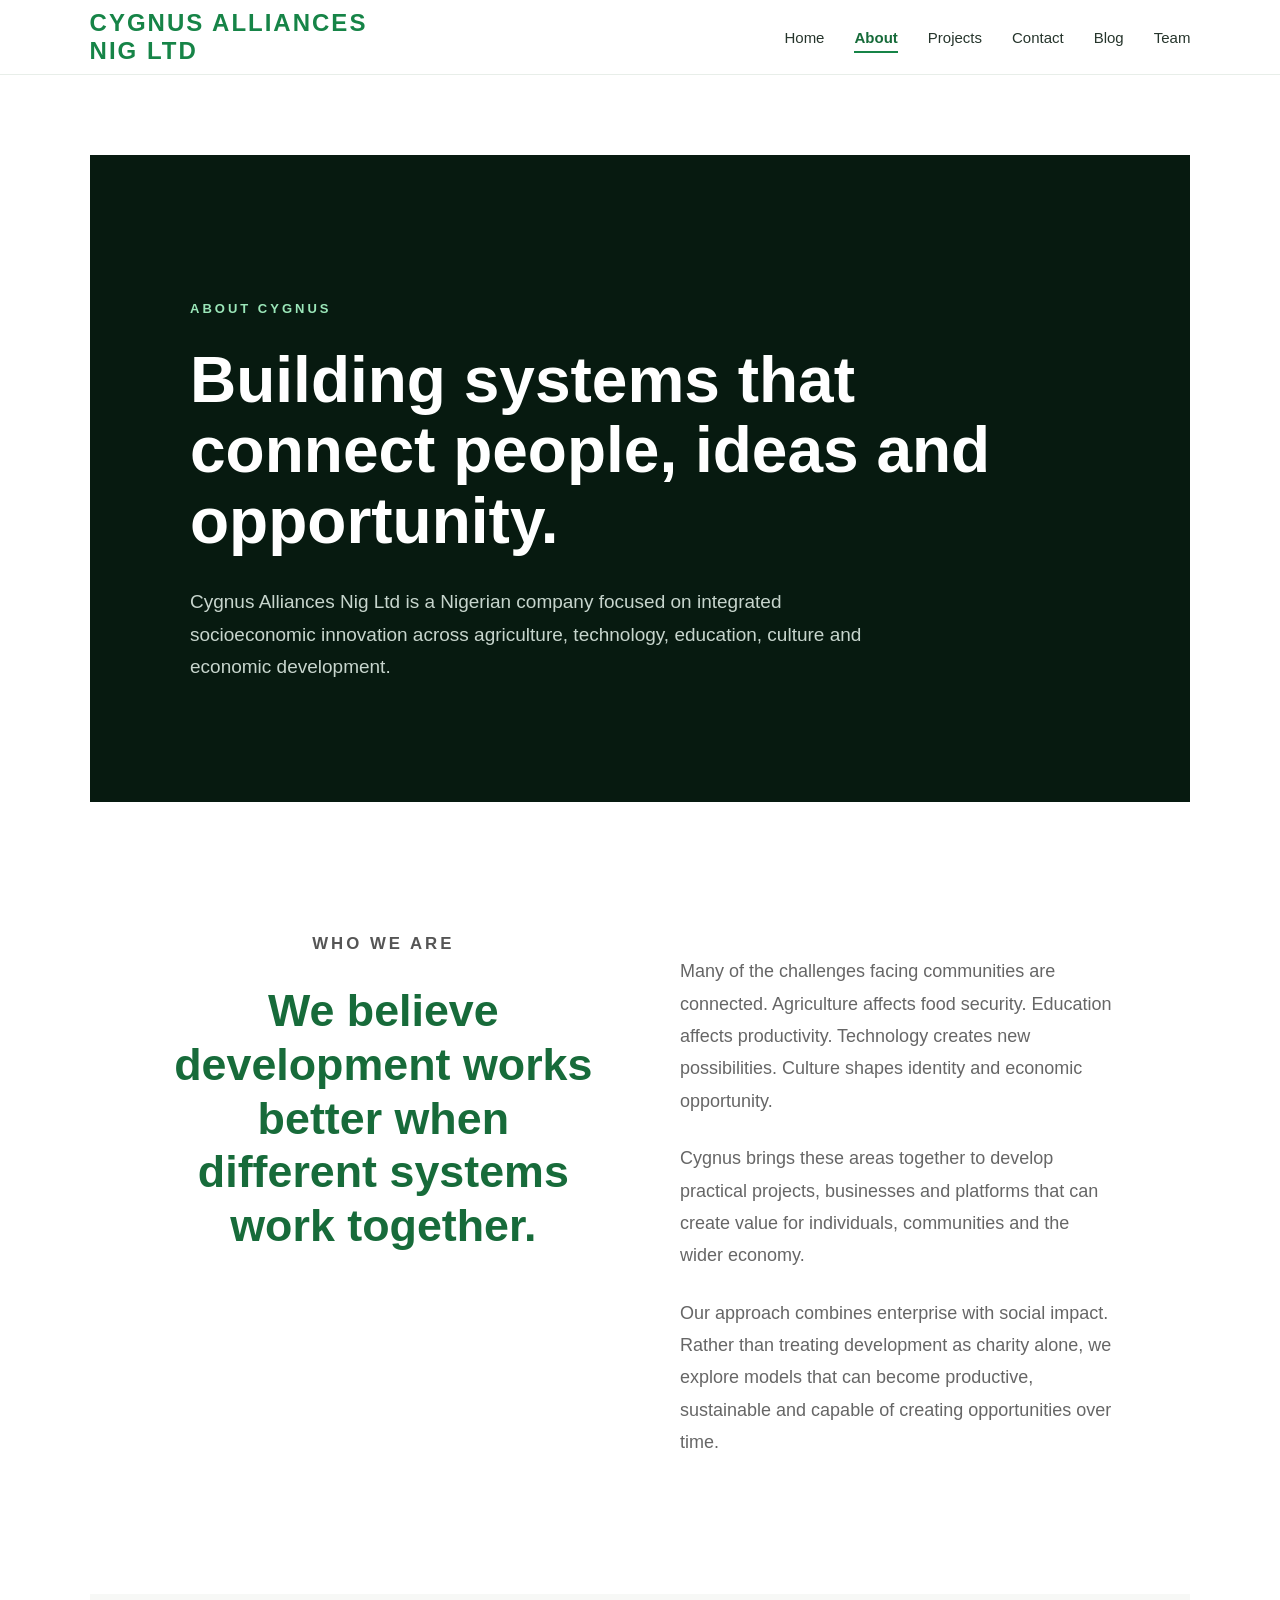
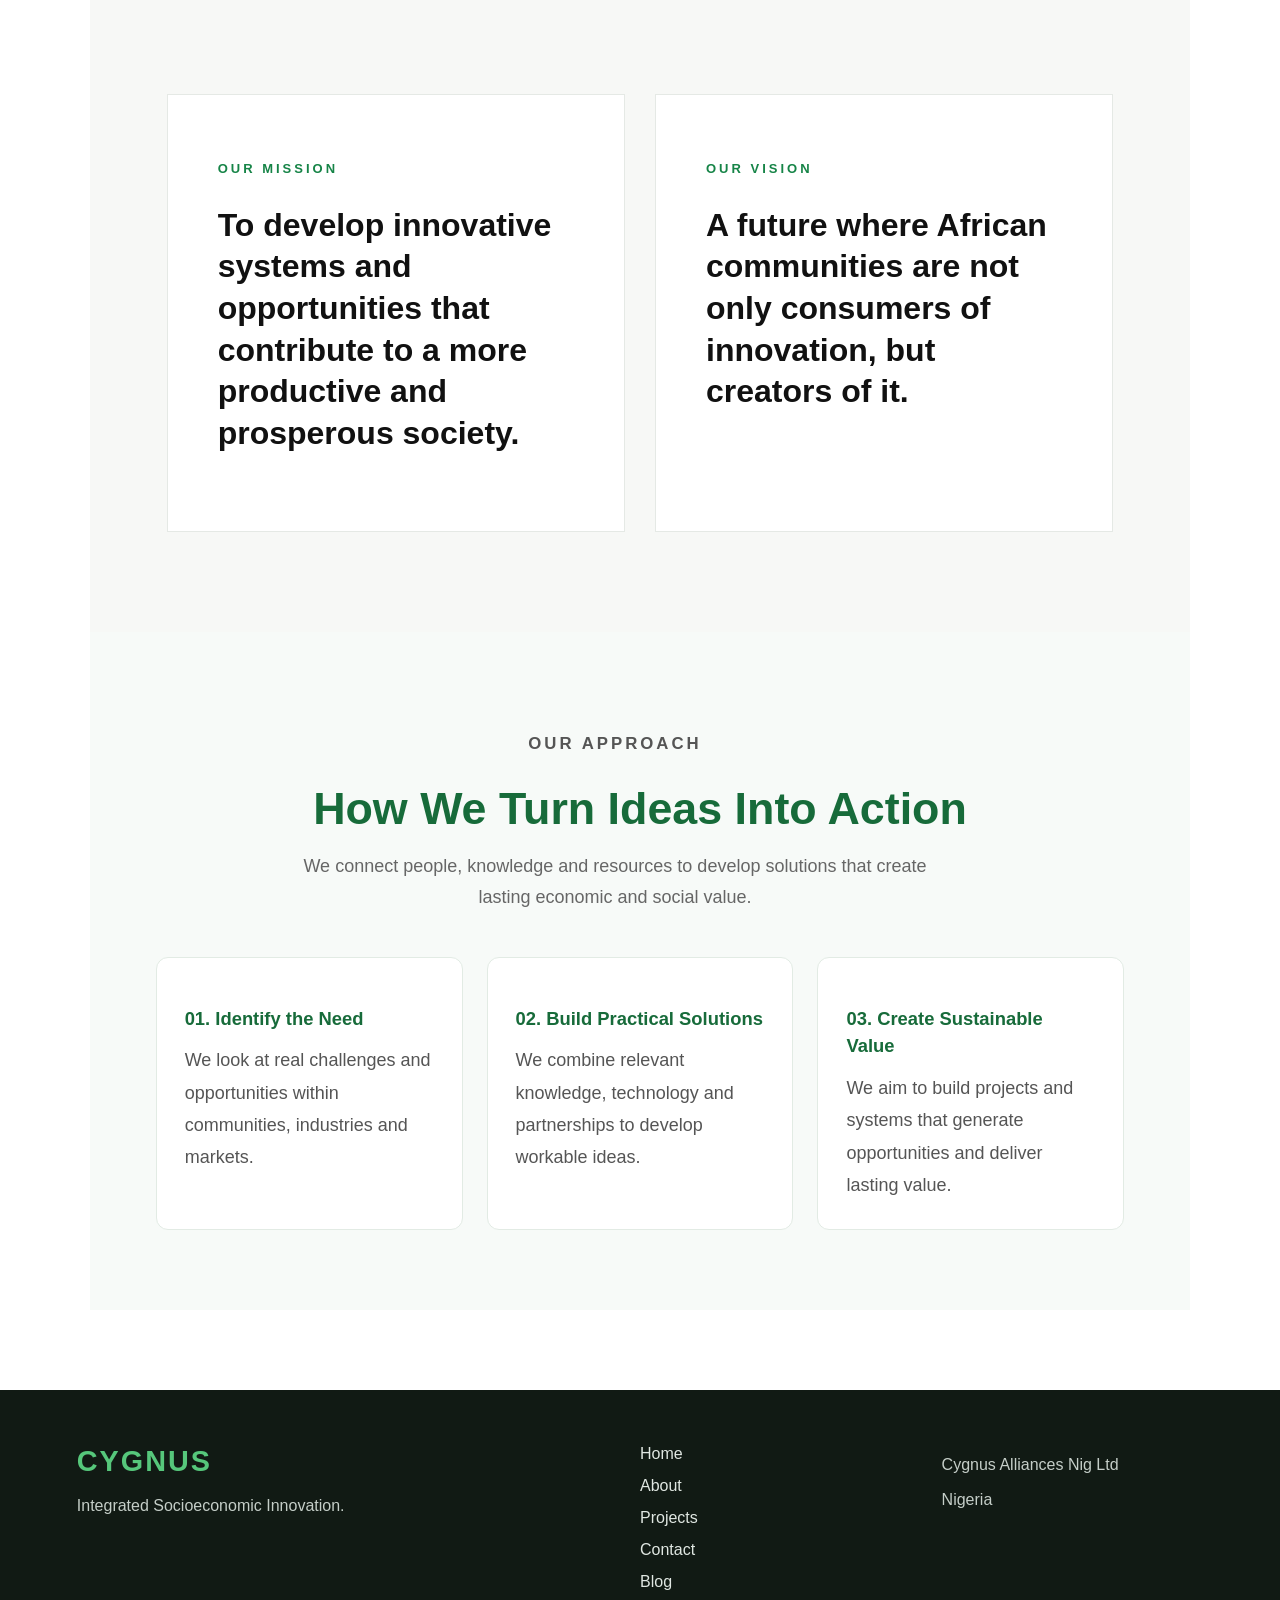
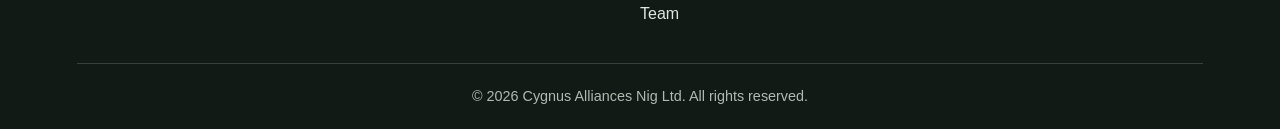
==== commit 618f80ac: "branched the Nav text Cygnus" ====
--- a/about.html
+++ b/about.html
@@ -13,7 +13,7 @@
 
     <header class="navbar">
         <div class="logo">
-            CYGNUS ALLIANCES NIG LTD
+            CYGNUS ALLIANCES <br> NIG LTD
         </div>
 
         <nav>
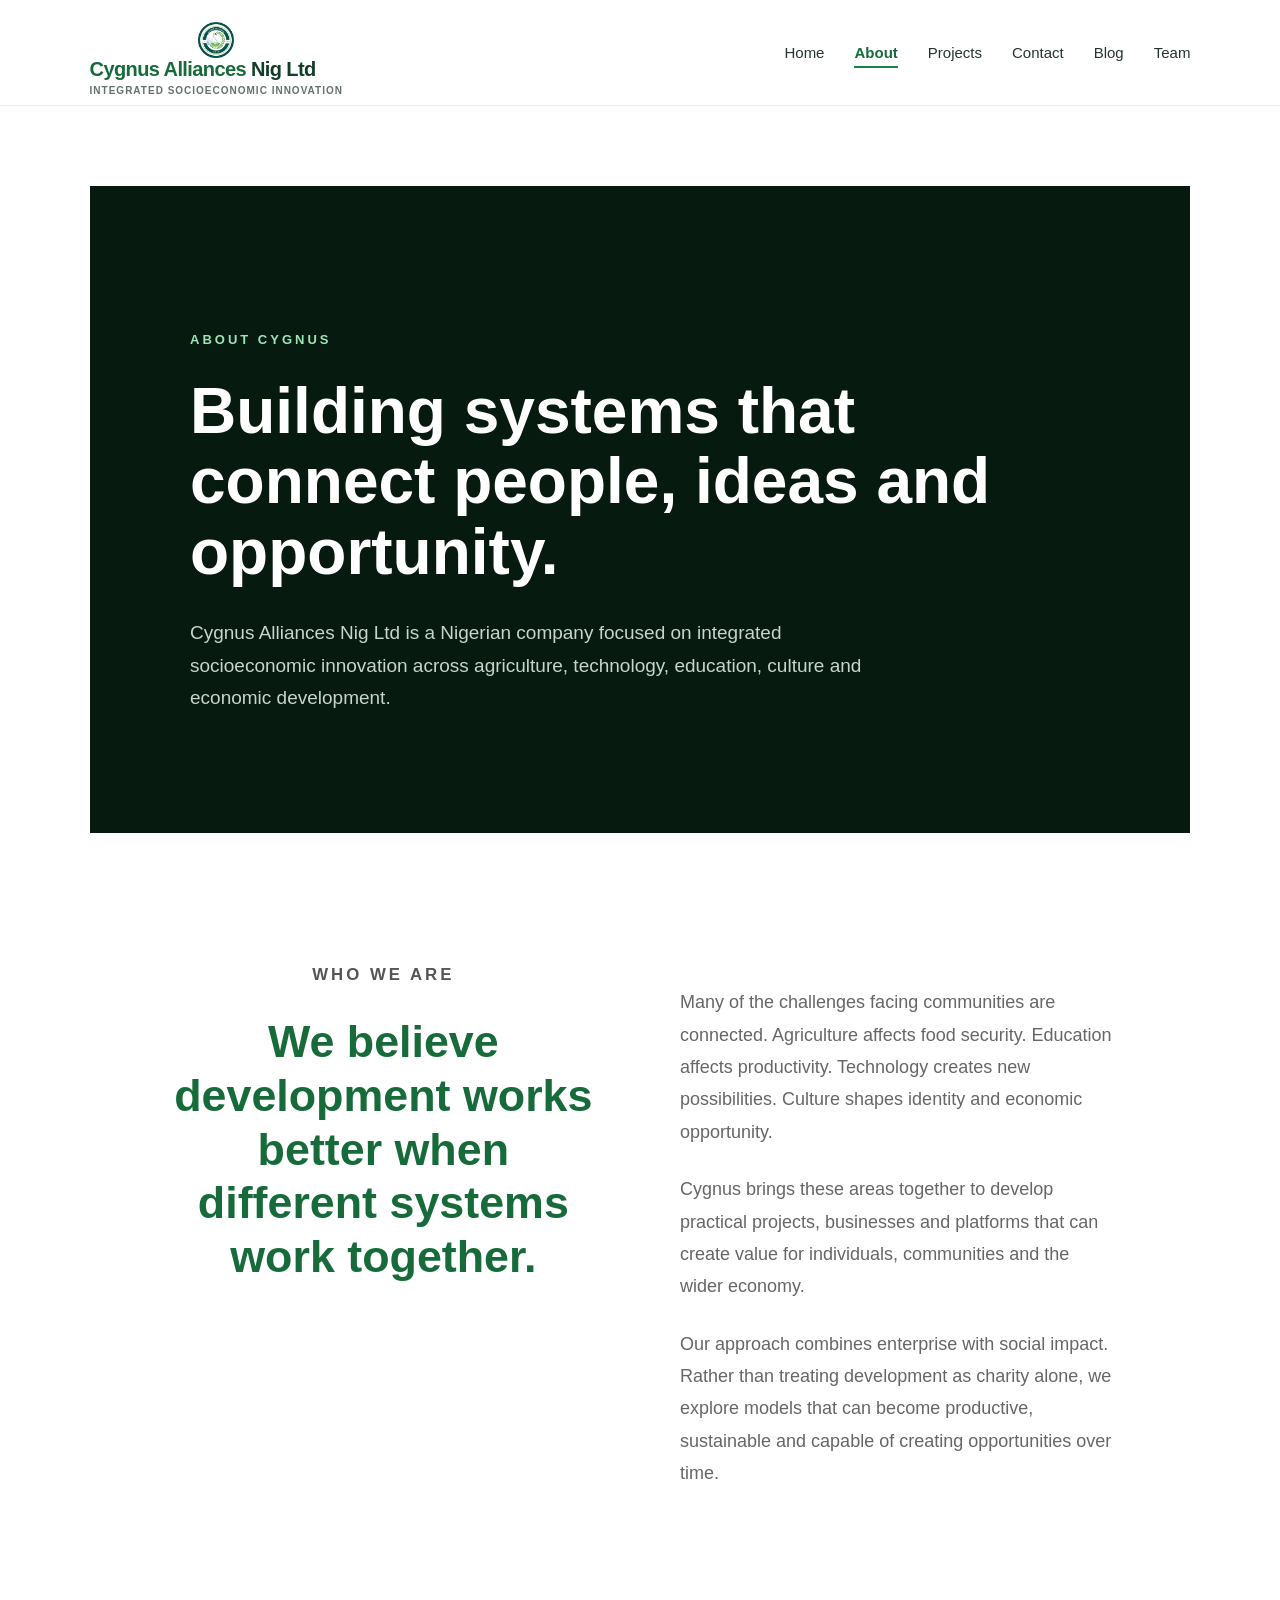
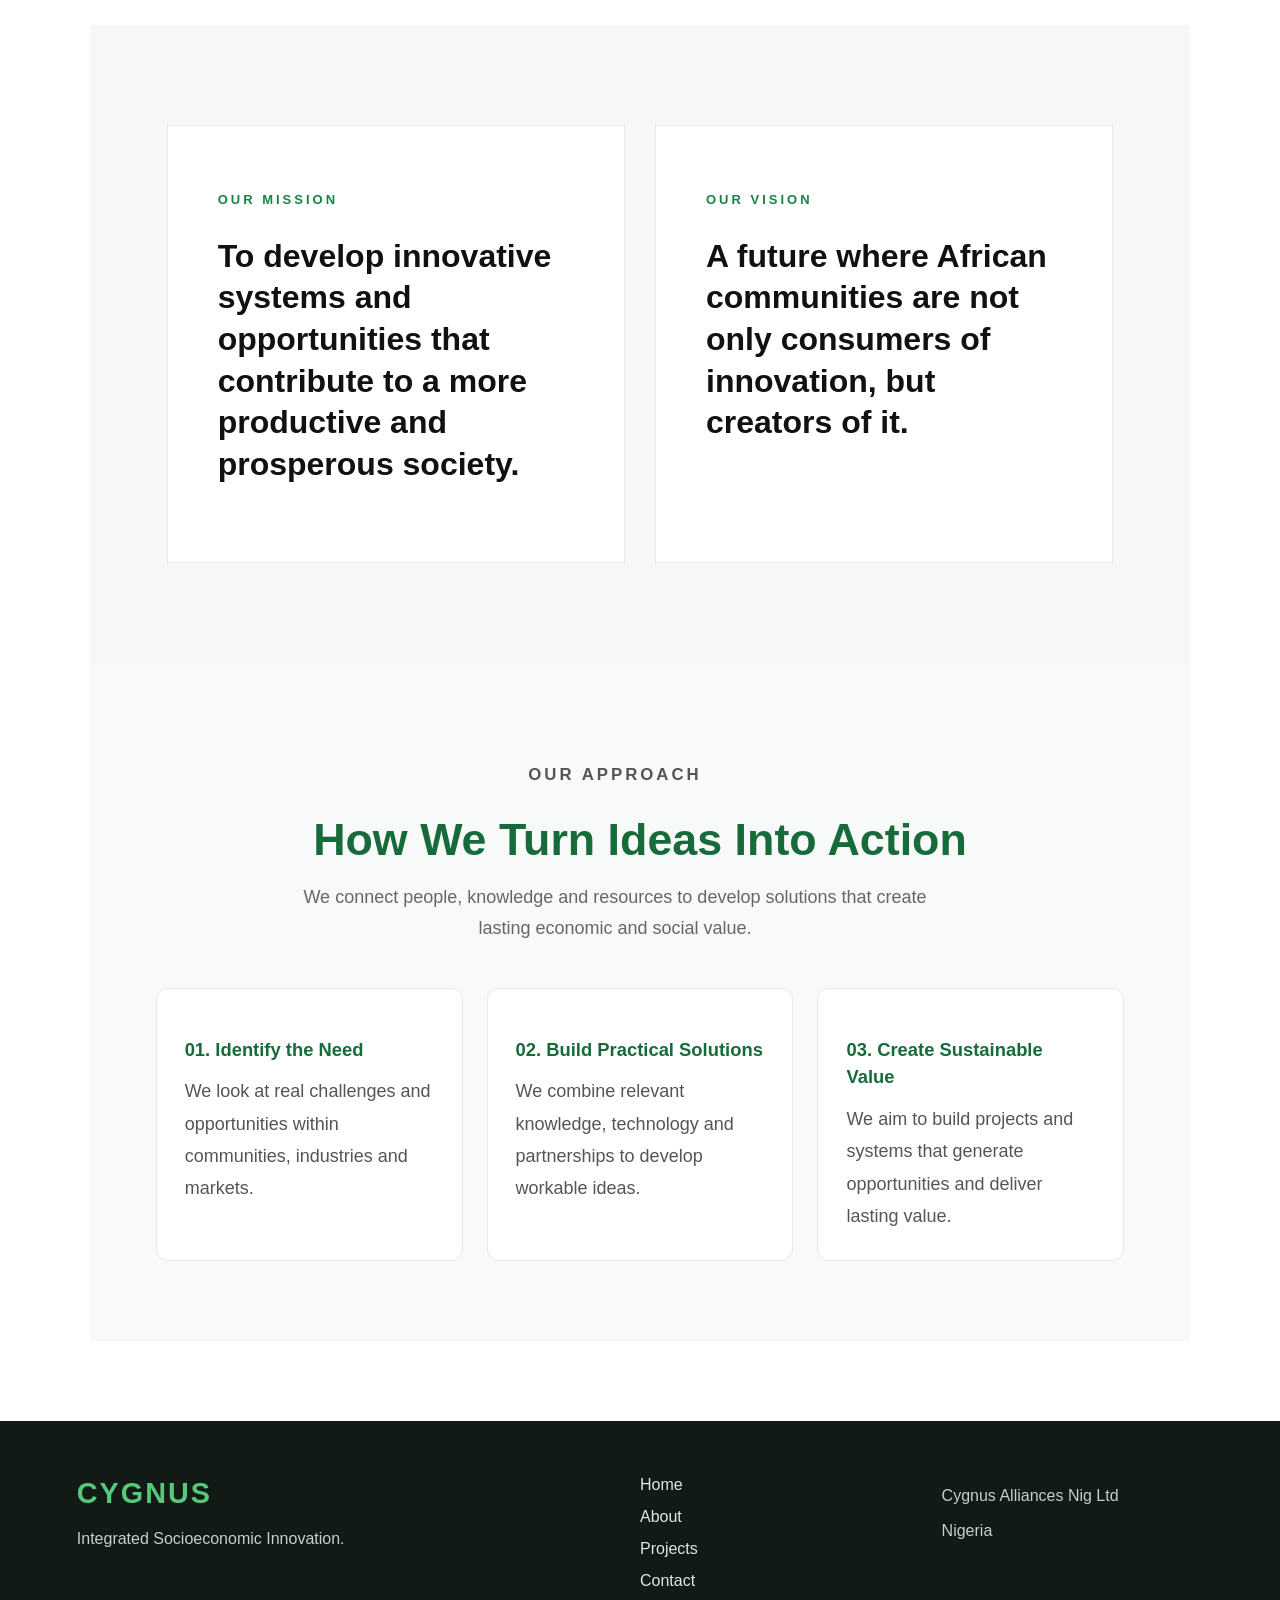
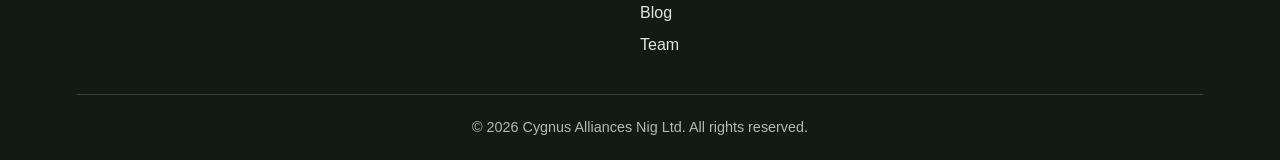
==== commit 149c4127: "modifications" ====
--- a/about.html
+++ b/about.html
@@ -1,32 +1,47 @@
 <!DOCTYPE html>
 <html lang="en">
 <head>
+    <link rel="icon" type="image/png" href="images/cygnus-logo.png">
     <meta charset="UTF-8">
     <meta name="viewport" content="width=device-width, initial-scale=1.0">
 
-    <title>About | Cygnus Alliances</title>
+    <title>About | Cygnus Alliances Nig Ltd</title>
 
     <link rel="stylesheet" href="css/style.css">
 </head>
 
 <body>
 
-    <header class="navbar">
-        <div class="logo">
-            CYGNUS ALLIANCES <br> NIG LTD
-        </div>
-
-        <nav>
-            <a href="index.html">Home</a>
-            <a href="about.html" class="active" aria-current="page">About</a>
-            <a href="projects.html">Projects</a>
-            <a href="contact.html">Contact</a>
-            <a href="blog.html">Blog</a>
-            <a href="team.html">Team</a>
-
-        </nav>
-    </header>
-
+<header class="navbar">
+    <a href="index.html" class="logo">
+        <img src="images/cygnus-logo.png" alt="Cygnus Alliances Logo">
+
+        <span class="logo-text">
+            <span class="logo-name">
+                Cygnus Alliances <strong>Nig Ltd</strong>
+            </span>
+            <span class="logo-tagline">
+                Integrated Socioeconomic Innovation
+            </span>
+        </span>
+    </a>
+    
+    <button class="menu-toggle" id="menuToggle"
+        aria-label="Open navigation menu"
+        aria-expanded="false"
+        aria-controls="mainNav">
+        ☰
+    </button>
+
+    <nav id="mainNav">
+        <a href="index.html">Home</a>
+        <a href="about.html" class="active" aria-current="page">About</a>
+        <a href="projects.html">Projects</a>
+        <a href="contact.html">Contact</a>
+        <a href="blog.html">Blog</a>
+        <a href="team.html">Team</a>
+    </nav>
+</header>
 
     <main>
 
@@ -189,6 +204,6 @@
         </div>
 
     </footer>
-
+<script src="js/navigation.js"></script>
 </body>
 </html>
--- a/css/style.css
+++ b/css/style.css
@@ -182,18 +182,29 @@
 
 @media (max-width: 700px) {
 
-    .navbar {
-        height: auto;
-        padding: 20px 6%;
-        flex-direction: column;
-        gap: 18px;
-    }
-
-    nav {
-        gap: 18px;
-        flex-wrap: wrap;
-        justify-content: center;
-    }
+.navbar {
+    height: auto;
+    min-height: 70px;
+    padding: 15px 6%;
+    flex-direction: row;
+    justify-content: space-between;
+    position: sticky;
+    top: 0;
+    z-index: 1000;
+}
+
+.navbar nav {
+    display: none;
+    width: 100%;
+    flex-direction: column;
+    gap: 20px;
+    padding: 20px 0 10px;
+    align-items: center;
+}
+
+.navbar nav.open {
+    display: flex;
+}
 
     .hero {
         min-height: 600px;
@@ -1871,3 +1882,744 @@
         font-size: 1rem;
     }
 }
+
+/* CYGNUS BLOG ARCHIVE FILTERS */
+
+.blog-archive {
+    margin: 0 0 32px;
+    padding: 24px;
+    background: linear-gradient(135deg, #f2f8f2, #ffffff);
+    border: 1px solid #dce9dc;
+    border-radius: 14px;
+}
+
+.blog-archive-heading h3 {
+    margin: 0 0 6px;
+    color: #173d2b;
+    font-size: 1.25rem;
+}
+
+.blog-archive-heading p {
+    margin: 0 0 18px;
+    color: #627268;
+    font-size: 0.95rem;
+}
+
+.blog-filters {
+    display: flex;
+    align-items: center;
+    flex-wrap: wrap;
+    gap: 10px;
+}
+
+.blog-filter,
+#blog-year {
+    min-height: 42px;
+    padding: 10px 16px;
+    border: 1px solid #cbdccd;
+    border-radius: 8px;
+    background: #ffffff;
+    color: #234533;
+    font: inherit;
+    font-size: 0.9rem;
+    cursor: pointer;
+    transition: background 0.2s ease, color 0.2s ease,
+                border-color 0.2s ease, transform 0.2s ease;
+}
+
+.blog-filter:hover,
+#blog-year:hover {
+    border-color: #23834b;
+}
+
+.blog-filter:hover {
+    transform: translateY(-1px);
+}
+
+.blog-filter.active {
+    background: #176b3a;
+    border-color: #176b3a;
+    color: #ffffff;
+}
+
+#blog-year {
+    min-width: 135px;
+}
+
+#blog-results-count {
+    margin: 18px 0;
+    color: #627268;
+    font-size: 0.9rem;
+}
+
+.blog-date {
+    margin: 5px 0 10px;
+    color: #6b786f;
+    font-size: 0.82rem;
+}
+
+@media (max-width: 600px) {
+    .blog-archive {
+        padding: 18px;
+    }
+
+    .blog-filters {
+        align-items: stretch;
+    }
+
+    .blog-filter,
+    #blog-year {
+        flex: 1 1 auto;
+    }
+}
+
+/* CYGNUS BLOG CARD CONSISTENCY */
+
+.blog-grid {
+    display: grid;
+    grid-template-columns: repeat(3, minmax(0, 1fr));
+    gap: 28px;
+    align-items: stretch;
+}
+
+.blog-card {
+    display: flex;
+    flex-direction: column;
+    height: 100%;
+    min-width: 0;
+    overflow: hidden;
+}
+
+.blog-image {
+    flex-shrink: 0;
+    aspect-ratio: 16 / 9;
+    overflow: hidden;
+}
+
+.blog-image img,
+.blog-image .cms-blog-cover {
+    display: block;
+    width: 100%;
+    height: 100%;
+    object-fit: cover;
+}
+
+.blog-content {
+    display: flex;
+    flex-direction: column;
+    flex: 1;
+    align-items: flex-start;
+}
+
+.blog-content h3 {
+    display: -webkit-box;
+    -webkit-box-orient: vertical;
+    -webkit-line-clamp: 2;
+    line-clamp: 2;
+    overflow: hidden;
+    line-height: 1.4;
+    min-height: 2.8em;
+}
+
+.blog-content > p:not(.blog-category):not(.blog-date) {
+    display: -webkit-box;
+    -webkit-box-orient: vertical;
+    -webkit-line-clamp: 3;
+    line-clamp: 3;
+    overflow: hidden;
+    line-height: 1.6;
+    min-height: 4.8em;
+}
+
+.blog-content .article-back-link {
+    margin-top: auto;
+    padding-top: 12px;
+}
+
+@media (max-width: 900px) {
+    .blog-grid {
+        grid-template-columns: repeat(2, minmax(0, 1fr));
+    }
+}
+
+@media (max-width: 600px) {
+    .blog-grid {
+        grid-template-columns: 1fr;
+        gap: 20px;
+    }
+}
+
+/* MOBILE NAVIGATION BUTTON */
+
+.menu-toggle {
+    display: none;
+    background: none;
+    border: none;
+    font-size: 28px;
+    color: #168447;
+    cursor: pointer;
+}
+
+@media (max-width: 700px) {
+    .menu-toggle {
+        display: block;
+    }
+
+    .navbar {
+        flex-wrap: wrap;
+    }
+
+    .navbar nav {
+        flex-basis: 100%;
+    }
+}
+
+
+/* HOMEPAGE SPACING AND IMAGE REFINEMENTS */
+
+/* Reduce spacing between homepage sections */
+.core-areas {
+    padding: 60px 7%;
+}
+
+.projects {
+    padding: 60px 7%;
+}
+
+.core-areas .section-heading {
+    margin-bottom: 30px;
+}
+
+/* Project image proportions */
+.project-image {
+    width: 100%;
+    height: auto;
+    min-height: 0;
+    aspect-ratio: 16 / 9;
+    background-size: cover;
+    background-position: center;
+}
+
+/* Mobile refinements */
+@media (max-width: 700px) {
+
+    .core-areas {
+        padding: 40px 20px;
+    }
+
+    .projects {
+        padding: 40px 20px;
+    }
+
+    .core-areas .section-heading {
+        margin-bottom: 25px;
+    }
+
+    .project-image {
+        width: 100%;
+        height: auto !important;
+        min-height: 0 !important;
+        aspect-ratio: 16 / 9 !important;
+        padding: 20px;
+    }
+
+    .project-content {
+        padding: 24px;
+    }
+}
+
+.logo {
+    display: flex;
+    flex-direction: column;
+    text-decoration: none;
+    line-height: 1.2;
+}
+
+.logo-name {
+    color: #176b3a;
+    font-size: 21px;
+    font-weight: 800;
+    letter-spacing: -0.6px;
+}
+
+.logo-name strong {
+    color: #123d27;
+}
+
+.logo-tagline {
+    color: #647269;
+    font-size: 10px;
+    letter-spacing: 1.2px;
+    margin-top: 4px;
+    text-transform: uppercase;
+}
+
+.core-areas {
+    padding: 55px 7%;
+    background: #f5f9f6;
+    text-align: center;
+}
+
+.core-areas .section-heading {
+    max-width: 650px;
+    margin: 0 auto 32px;
+    text-align: center;
+}
+
+.core-areas .section-heading h2 {
+    color: #176b3a;
+    font-size: 30px;
+    margin-bottom: 12px;
+}
+
+.core-areas .section-heading p {
+    color: #526057;
+    font-size: 15px;
+    line-height: 1.7;
+}
+
+.areas-grid {
+    max-width: 1150px;
+    margin: 0 auto;
+    display: grid;
+    grid-template-columns: repeat(2, minmax(0, 1fr));
+    gap: 22px;
+    text-align: left;
+}
+
+.area-card {
+    background: #ffffff;
+    border: 1px solid #e0e9e2;
+    border-radius: 12px;
+    padding: 28px;
+    box-shadow: 0 5px 18px rgba(0, 50, 20, 0.05);
+}
+
+.area-card h3 {
+    color: #176b3a;
+    margin-bottom: 10px;
+}
+
+.area-card p {
+    color: #4d5951;
+    line-height: 1.7;
+}
+
+@media (max-width: 700px) {
+    .areas-grid {
+        grid-template-columns: 1fr;
+    }
+
+    .core-areas {
+        padding: 40px 20px;
+    }
+
+    .logo-name {
+        font-size: 17px;
+    }
+}
+
+/* CYGNUS OFFICIAL HEADER LOGO */
+
+.navbar .logo {
+    display: flex;
+    align-items: center;
+    gap: 5px;
+    text-decoration: none;
+}
+
+.navbar .logo img {
+    width: 36px;
+    height: 36px;
+    object-fit: contain;
+    flex-shrink: 0;
+    display: block;
+}
+
+.logo-text {
+    display: flex;
+    flex-direction: column;
+    line-height: 1.2;
+}
+
+.logo-name {
+    font-size: 20px;
+    font-weight: 800;
+    color: #176b3a;
+}
+
+.logo-name strong {
+    color: #123d27;
+}
+
+.logo-tagline {
+    font-size: 10px;
+    color: #647269;
+    letter-spacing: 1px;
+    margin-top: 4px;
+}
+
+@media (max-width: 700px) {
+    .navbar .logo img {
+        width: 38px;
+        height: 38px;
+    }
+
+    .logo-name {
+        font-size: 15px;
+    }
+
+    .logo-tagline {
+        font-size: 8px;
+        letter-spacing: 0.5px;
+    }
+}
+.logo-text {
+    transform: translateY(4px);
+}
+@media (min-width: 701px) {
+    .navbar .logo img {
+        transform: translateY(10px);
+    }
+}
+
+/* WHAT WE DO: LAYOUT REFINEMENT */
+
+.core-areas {
+    padding: 55px 7%;
+    text-align: center;
+}
+
+.core-areas .section-heading {
+    width: 100%;
+    max-width: 720px;
+    margin: 0 auto 35px;
+    text-align: center;
+}
+
+.core-areas .section-heading h2 {
+    margin-bottom: 14px;
+}
+
+.core-areas .section-heading p {
+    max-width: 650px;
+    margin: 0 auto;
+}
+
+.areas-grid {
+    width: 100%;
+    max-width: 1150px;
+    margin: 0 auto;
+    display: grid;
+    grid-template-columns: repeat(2, minmax(0, 1fr));
+    gap: 24px;
+    align-items: stretch;
+}
+
+.area-card {
+    height: 100%;
+    box-sizing: border-box;
+    text-align: left;
+    padding: 28px;
+}
+
+.area-card h3 {
+    margin-bottom: 12px;
+}
+
+.area-card p {
+    margin: 0;
+}
+
+@media (max-width: 700px) {
+    .core-areas {
+        padding: 40px 20px;
+    }
+
+    .core-areas .section-heading {
+        margin-bottom: 25px;
+    }
+
+    .areas-grid {
+        grid-template-columns: 1fr;
+        gap: 18px;
+    }
+
+    .area-card {
+        padding: 24px;
+    }
+}
+
+/* GREEN DIVIDER UNDER SECTION HEADING */
+
+.core-areas .section-heading h2 {
+    position: relative;
+    display: table;
+    margin: 0 auto 22px;
+    padding-bottom: 16px;
+}
+
+.core-areas .section-heading h2::after {
+    content: "";
+    position: absolute;
+    width: 200px;
+    height: 3px;
+    background: #168447;
+    border-radius: 5px;
+    bottom: 0;
+    left: 50%;
+    transform: translateX(-50%);
+}
+/* HERO SECTION TEXT ALIGNMENT */
+
+.hero-content {
+    text-align: left;
+}
+
+.hero h1,
+.hero-text {
+    text-align: left;
+}
+
+.hero-text {
+    margin-left: 0;
+    margin-right: 0;
+}
+
+.hero-buttons {
+    justify-content: flex-start;
+}
+
+
+/* HERO SECTION: FORCE CONSISTENT LEFT ALIGNMENT */
+
+.hero-content {
+    text-align: left !important;
+    align-items: flex-start !important;
+}
+
+.hero-content .hero-eyebrow,
+.hero-content h1,
+.hero-content .hero-text,
+.hero-content p {
+    text-align: left !important;
+    margin-left: 0 !important;
+    margin-right: 0 !important;
+}
+
+.hero-content h1 {
+    width: 100%;
+}
+
+.hero-content .hero-text {
+    max-width: 650px;
+}
+
+.hero-buttons {
+    display: flex;
+    justify-content: flex-start !important;
+    align-items: center;
+    gap: 15px;
+    width: 100%;
+    margin-left: 0 !important;
+    margin-right: 0 !important;
+}
+
+.hero-buttons a {
+    margin-left: 0 !important;
+    margin-right: 0 !important;
+}
+
+
+/* WHAT WE DO CARDS: VISUAL POLISH */
+
+.area-card {
+    background: #ffffff;
+    border: 1px solid #e4ece6;
+    border-radius: 12px;
+    padding: 30px;
+    box-shadow: 0 5px 18px rgba(20, 60, 35, 0.05);
+    transition: transform 0.25s ease, box-shadow 0.25s ease;
+    display: flex;
+    flex-direction: column;
+    justify-content: flex-start;
+}
+
+.area-card:hover {
+    transform: translateY(-5px);
+    box-shadow: 0 12px 28px rgba(20, 60, 35, 0.10);
+}
+
+.area-card h3 {
+    color: #176b3a;
+    font-size: 20px;
+    margin: 0 0 12px;
+}
+
+.area-card p {
+    color: #4d5951;
+    font-size: 15px;
+    line-height: 1.8;
+    margin: 0;
+}
+
+@media (max-width: 700px) {
+    .area-card {
+        padding: 24px;
+    }
+
+    .area-card h3 {
+        font-size: 18px;
+    }
+}
+
+
+/* PROJECTS SECTION: VISUAL REFINEMENT */
+
+.projects {
+    padding: 65px 7%;
+    background: #ffffff;
+}
+
+.projects .section-heading {
+    max-width: 720px;
+    margin: 0 auto 35px;
+    text-align: center;
+}
+
+.projects .section-heading h2 {
+    color: #176b3a;
+}
+
+.project-grid {
+    max-width: 1150px;
+    margin: 0 auto;
+    display: grid;
+    grid-template-columns: repeat(2, minmax(0, 1fr));
+    gap: 28px;
+    align-items: stretch;
+}
+
+.project-card {
+    overflow: hidden;
+    background: #ffffff;
+    border: 1px solid #e2ebe4;
+    border-radius: 12px;
+    box-shadow: 0 5px 18px rgba(20, 60, 35, 0.06);
+    transition: transform 0.25s ease, box-shadow 0.25s ease;
+}
+
+.project-card:hover {
+    transform: translateY(-5px);
+    box-shadow: 0 12px 28px rgba(20, 60, 35, 0.11);
+}
+
+.project-content {
+    padding: 26px;
+}
+
+.project-content h3 {
+    color: #176b3a;
+    margin-bottom: 12px;
+}
+
+.project-content p {
+    color: #4d5951;
+    line-height: 1.8;
+}
+
+.project-content a {
+    display: inline-block;
+    margin-top: 12px;
+    color: #176b3a;
+    font-weight: 700;
+    text-decoration: none;
+}
+
+.project-content a:hover {
+    text-decoration: underline;
+}
+
+@media (max-width: 700px) {
+    .projects {
+        padding: 40px 20px;
+    }
+
+    .project-grid {
+        grid-template-columns: 1fr;
+        gap: 20px;
+    }
+
+    .project-content {
+        padding: 22px;
+    }
+}
+
+/* HEADER HEIGHT ADJUSTMENT */
+
+.navbar {
+    min-height: 95px;
+    height: auto;
+    padding-top: 12px;
+    padding-bottom: 12px;
+    box-sizing: border-box;
+}
+
+@media (max-width: 700px) {
+    .navbar {
+        min-height: 85px;
+        height: auto;
+        padding-top: 10px;
+        padding-bottom: 10px;
+    }
+}
+
+
+/* FINAL NAVIGATION AND AGRICULTURE ARTICLE STYLES */
+
+/* Standard navigation */
+.navbar {
+    min-height: 95px;
+    height: auto;
+    padding: 12px 7%;
+    box-sizing: border-box;
+}
+
+/* Agriculture article background */
+body.agriculture-article {
+    background:
+        radial-gradient(ellipse at 12% 15%, rgba(7, 87, 43, 0.16), transparent 42%),
+        radial-gradient(ellipse at 88% 75%, rgba(23, 107, 58, 0.13), transparent 40%),
+        linear-gradient(135deg, #edf7f0, #e4f1e8, #f3f8f4);
+}
+
+/* Agriculture article layout */
+body.agriculture-article main {
+    background: transparent;
+    padding: 55px 7%;
+}
+
+body.agriculture-article .article-page {
+    max-width: 1100px;
+    margin: 0 auto;
+    background: #fff;
+    border-radius: 14px;
+    overflow: hidden;
+    box-shadow: 0 12px 40px rgba(20, 70, 40, 0.07);
+}
+
+/* Mobile */
+@media (max-width: 700px) {
+    .navbar {
+        min-height: 85px;
+        padding: 10px 6%;
+    }
+
+    body.agriculture-article main {
+        padding: 30px 5%;
+    }
+
+    body.agriculture-article .article-page {
+        border-radius: 10px;
+    }
+}
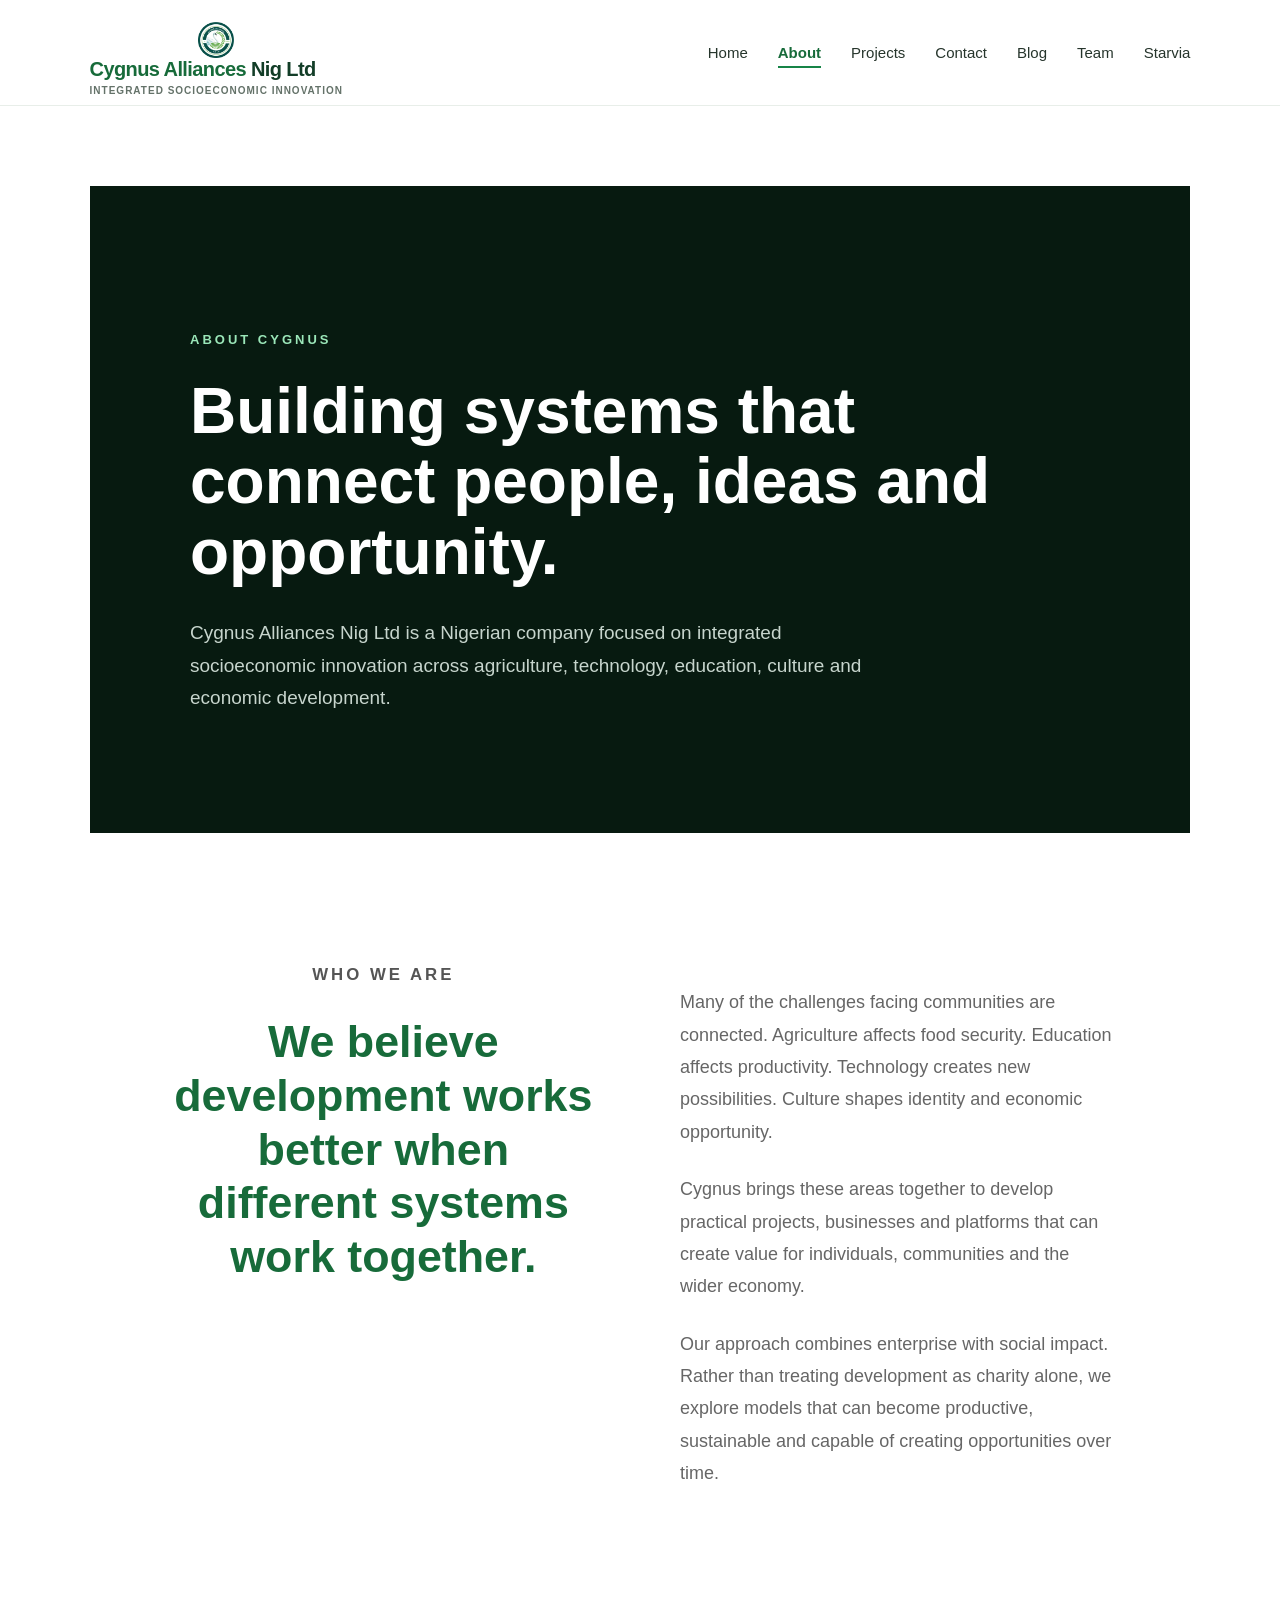
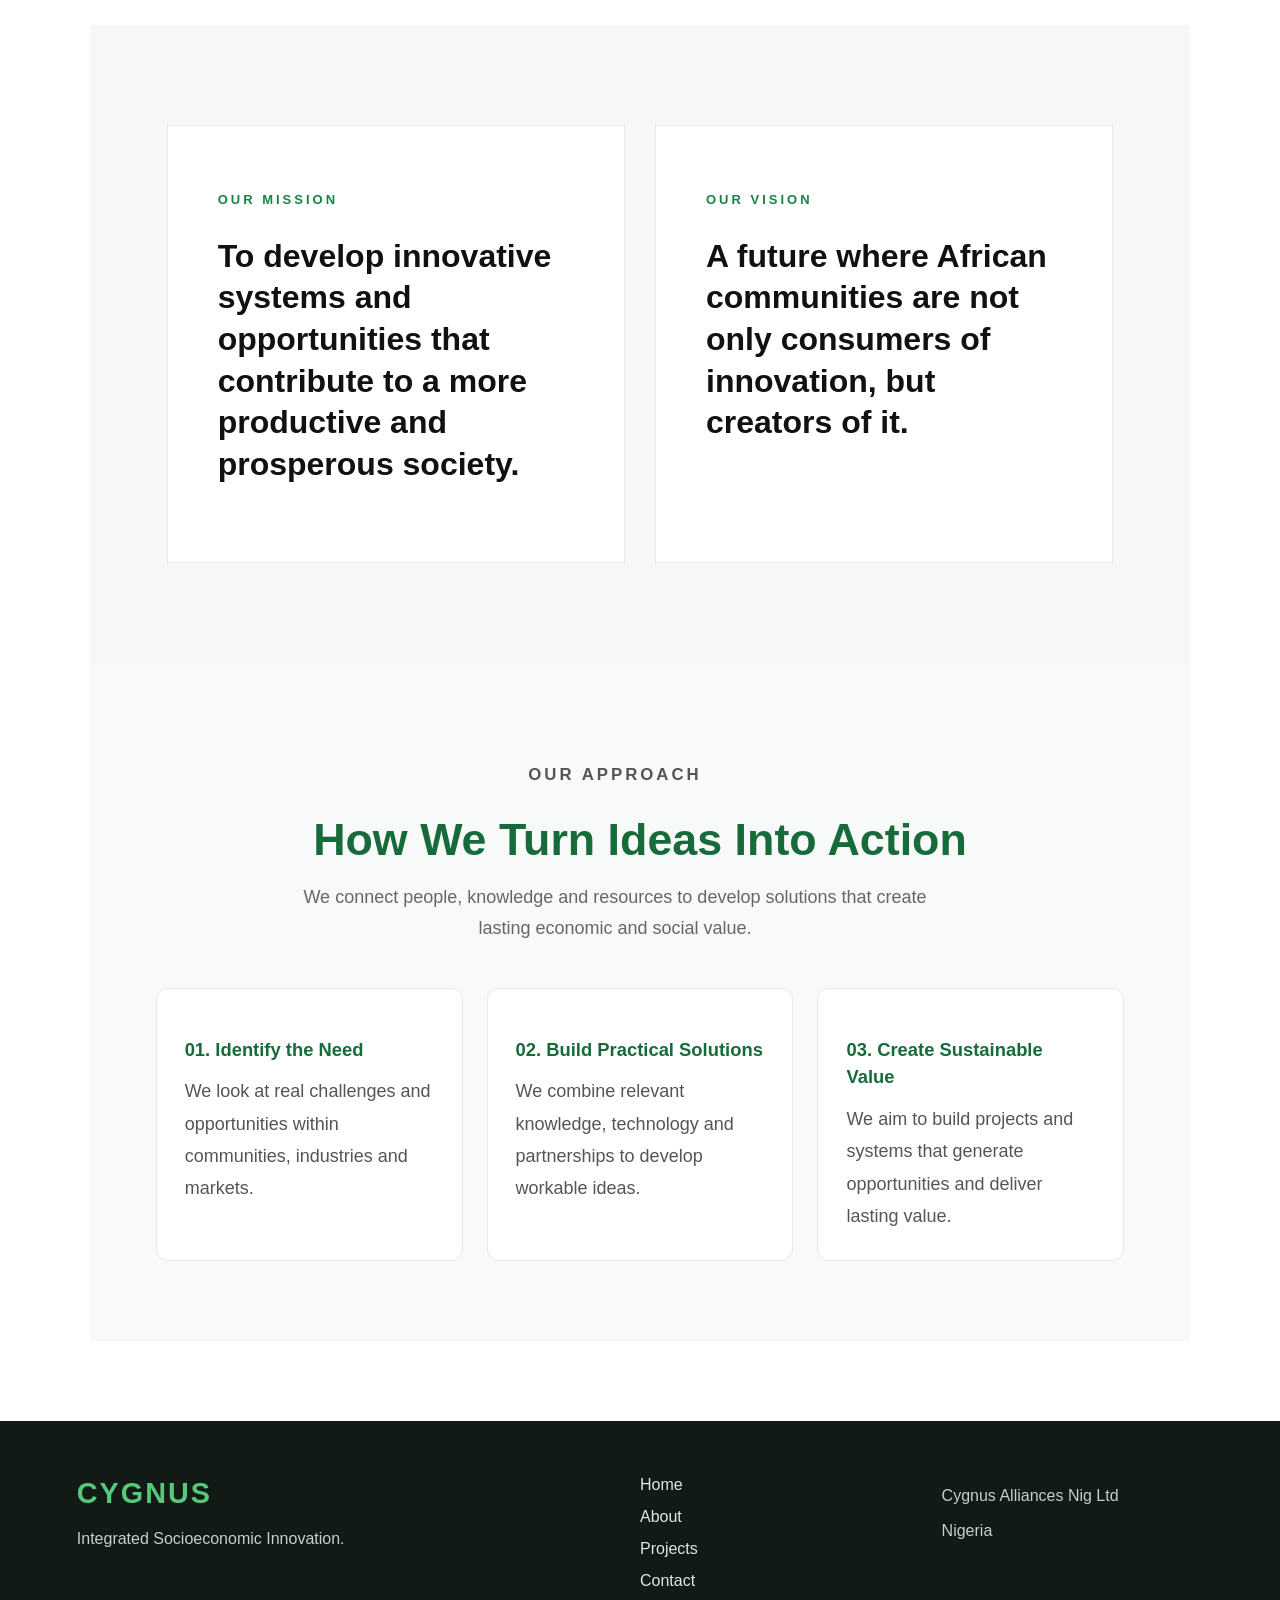
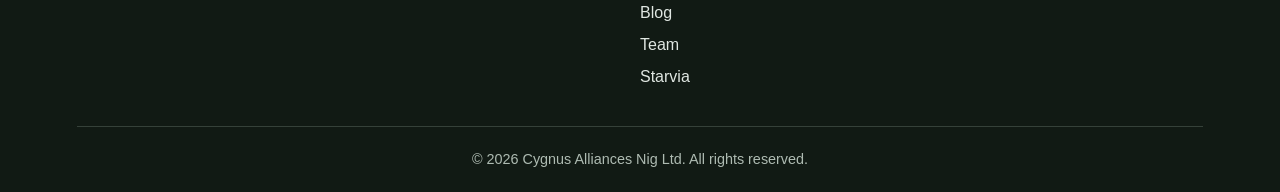
==== commit afbfbb0d: "starvia form submit" ====
--- a/about.html
+++ b/about.html
@@ -25,7 +25,7 @@
             </span>
         </span>
     </a>
-    
+
     <button class="menu-toggle" id="menuToggle"
         aria-label="Open navigation menu"
         aria-expanded="false"
@@ -40,6 +40,7 @@
         <a href="contact.html">Contact</a>
         <a href="blog.html">Blog</a>
         <a href="team.html">Team</a>
+        <a href="starvia.html">Starvia</a>
     </nav>
 </header>
 
@@ -187,6 +188,7 @@
                 <a href="contact.html">Contact</a>
                 <a href="blog.html">Blog</a>
                 <a href="team.html">Team</a>
+                <a href="starvia.html">Starvia</a>
 
             </div>
 
--- a/css/style.css
+++ b/css/style.css
@@ -1713,6 +1713,14 @@
     font-size: 0.95rem;
 }
 
+.team-photo img {
+    width: 100%;
+    height: 100%;
+    min-height: 260px;
+    object-fit: cover;
+    display: block;
+}
+
 .team-role {
     color: #176b3a;
     font-weight: 600;
@@ -1746,20 +1754,21 @@
 /* Team Member Social Links */
 .team-socials {
     display: flex;
-    flex-wrap: wrap;
-    gap: 10px;
     margin-top: 20px;
+    padding: 0 25px 25px;
 }
 
 .team-socials a {
-    display: inline-block;
-    padding: 9px 15px;
+    display: block;
+    width: 100%;
+    padding: 11px 15px;
     border: 1px solid #176b3a;
     border-radius: 7px;
     color: #176b3a;
     background: #ffffff;
     font-size: 0.9rem;
     font-weight: 600;
+    text-align: center;
     text-decoration: none;
     transition: background 0.25s ease,
                 color 0.25s ease,
@@ -2623,3 +2632,292 @@
         border-radius: 10px;
     }
 }
+
+
+/* STARVIA PAGE */
+
+.starvia-hero {
+    padding: 100px 8%;
+    background:
+        radial-gradient(circle at 85% 20%, rgba(90, 180, 110, 0.3), transparent 35%),
+        linear-gradient(120deg, #103d25, #176b3a 60%, #27834b);
+    color: white;
+}
+
+.starvia-hero-content {
+    max-width: 850px;
+    margin: auto;
+}
+
+.starvia-hero .eyebrow,
+.starvia-partnership .eyebrow {
+    color: #b9e4c5;
+}
+
+.starvia-hero h1 {
+    font-size: clamp(42px, 7vw, 76px);
+    margin: 15px 0;
+    letter-spacing: 5px;
+}
+
+.starvia-hero h2 {
+    font-size: clamp(22px, 3vw, 34px);
+    line-height: 1.4;
+    max-width: 700px;
+}
+
+.starvia-hero p {
+    max-width: 680px;
+    line-height: 1.8;
+}
+
+.starvia-button {
+    display: inline-block;
+    margin-top: 20px;
+    padding: 13px 24px;
+    background: white;
+    color: #176b3a;
+    border-radius: 7px;
+    font-weight: 700;
+    text-decoration: none;
+}
+
+.starvia-section {
+    padding: 75px 6%;
+}
+
+.starvia-focus {
+    background: #f4f8f5;
+}
+
+.starvia-focus-grid {
+    max-width: 1150px;
+    margin: 35px auto 0;
+    display: grid;
+    grid-template-columns: repeat(3, minmax(0, 1fr));
+    gap: 22px;
+}
+
+.starvia-focus-grid article {
+    background: white;
+    border: 1px solid #e2ebe4;
+    border-radius: 12px;
+    padding: 27px;
+}
+
+.starvia-focus-grid h3 {
+    color: #176b3a;
+}
+
+.starvia-focus-grid p {
+    color: #555;
+    line-height: 1.8;
+}
+
+.starvia-documents {
+    max-width: 900px;
+    margin: 35px auto 0;
+    display: grid;
+    gap: 15px;
+}
+
+.starvia-documents a {
+    display: flex;
+    justify-content: space-between;
+    align-items: center;
+    gap: 15px;
+    padding: 20px;
+    border: 1px solid #e2ebe4;
+    border-radius: 9px;
+    color: #176b3a;
+    text-decoration: none;
+    background: white;
+}
+
+.starvia-documents a:hover {
+    background: #f0f7f1;
+}
+
+.starvia-cac-placeholder {
+    max-width: 750px;
+    min-height: 300px;
+    margin: 35px auto 0;
+    display: flex;
+    align-items: center;
+    justify-content: center;
+    text-align: center;
+    border: 2px dashed #9cbea5;
+    border-radius: 12px;
+    background: #f4f8f5;
+    color: #587060;
+    padding: 25px;
+}
+
+.starvia-cac-placeholder span {
+    font-size: 40px;
+}
+
+.starvia-partnership {
+    padding: 80px 8%;
+    text-align: center;
+    color: white;
+    background: linear-gradient(120deg, #123e27, #176b3a);
+}
+
+.starvia-partnership p:not(.eyebrow) {
+    max-width: 700px;
+    margin: 20px auto;
+    line-height: 1.8;
+}
+
+@media (max-width: 800px) {
+    .starvia-focus-grid {
+        grid-template-columns: repeat(2, minmax(0, 1fr));
+    }
+}
+
+@media (max-width: 550px) {
+    .starvia-hero {
+        padding: 70px 7%;
+    }
+
+    .starvia-section {
+        padding: 55px 20px;
+    }
+
+    .starvia-focus-grid {
+        grid-template-columns: 1fr;
+    }
+
+    .starvia-documents a {
+        flex-direction: column;
+        align-items: flex-start;
+    }
+}
+
+/* STARVIA CONTACT SECTION */
+
+.starvia-contact {
+    padding: 85px 20px;
+    background: #f3f8f4;
+    display: flex;
+    justify-content: center;
+    text-align: center;
+}
+
+.starvia-contact-content {
+    width: 100%;
+    max-width: 680px;
+    margin: 0 auto;
+}
+
+.starvia-contact-content h2 {
+    font-size: 2.2rem;
+    color: #173f28;
+    margin: 10px 0 15px;
+}
+
+.starvia-contact-intro {
+    max-width: 560px;
+    margin: 0 auto 35px;
+    color: #59675d;
+    line-height: 1.7;
+}
+
+.starvia-contact-form {
+    width: 100%;
+    display: flex;
+    flex-direction: column;
+    gap: 20px;
+    text-align: left;
+}
+
+.starvia-form-group {
+    width: 100%;
+}
+
+.starvia-form-group label {
+    display: block;
+    margin-bottom: 8px;
+    color: #244b32;
+    font-weight: 600;
+}
+
+.starvia-form-group input,
+.starvia-form-group textarea {
+    display: block;
+    width: 100%;
+    padding: 15px;
+    border: 1px solid #d3dfd5;
+    border-radius: 8px;
+    background: #fff;
+    font: inherit;
+    color: #263b2c;
+    box-sizing: border-box;
+}
+
+.starvia-form-group textarea {
+    resize: vertical;
+    min-height: 150px;
+}
+
+.starvia-form-group input:focus,
+.starvia-form-group textarea:focus {
+    outline: none;
+    border-color: #23834a;
+    box-shadow: 0 0 0 3px rgba(35, 131, 74, 0.12);
+}
+
+.starvia-submit-button {
+    display: block;
+    width: 100%;
+    padding: 15px 24px;
+    border: none;
+    border-radius: 8px;
+    background: #176b3a;
+    color: #fff;
+    font-size: 1rem;
+    font-weight: 600;
+    cursor: pointer;
+    transition: background 0.25s ease, transform 0.25s ease;
+}
+
+.starvia-submit-button:hover {
+    background: #10552d;
+    transform: translateY(-2px);
+}
+
+.starvia-email-alternative {
+    margin-top: 30px;
+    text-align: center;
+}
+
+.starvia-email-alternative p {
+    color: #59675d;
+    margin-bottom: 10px;
+}
+
+.starvia-email-alternative a {
+    color: #176b3a;
+    font-weight: 600;
+    text-decoration: none;
+}
+
+.starvia-email-alternative a:hover {
+    text-decoration: underline;
+}
+
+.starvia-honeypot {
+    position: absolute;
+    left: -9999px;
+}
+
+@media (max-width: 600px) {
+    .starvia-contact {
+        padding: 60px 20px;
+    }
+
+    .starvia-contact-content h2 {
+        font-size: 1.8rem;
+    }
+}
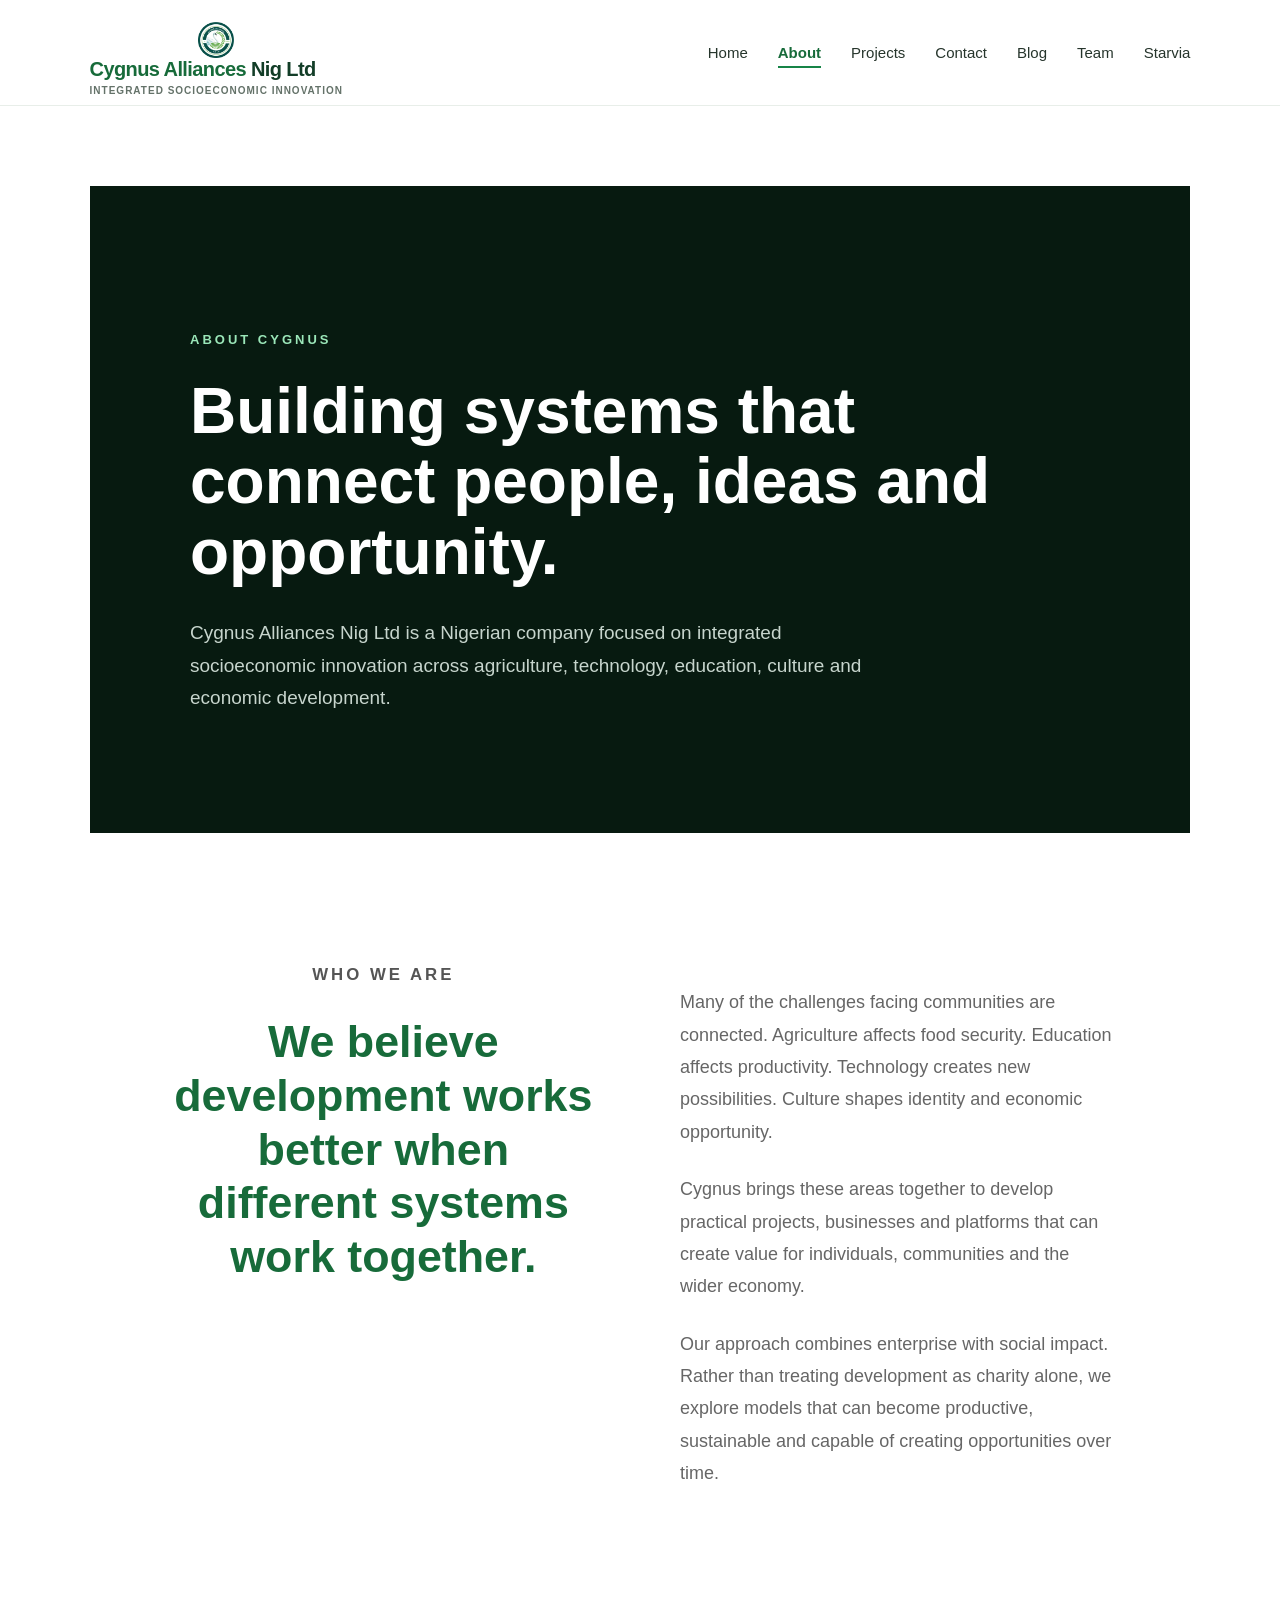
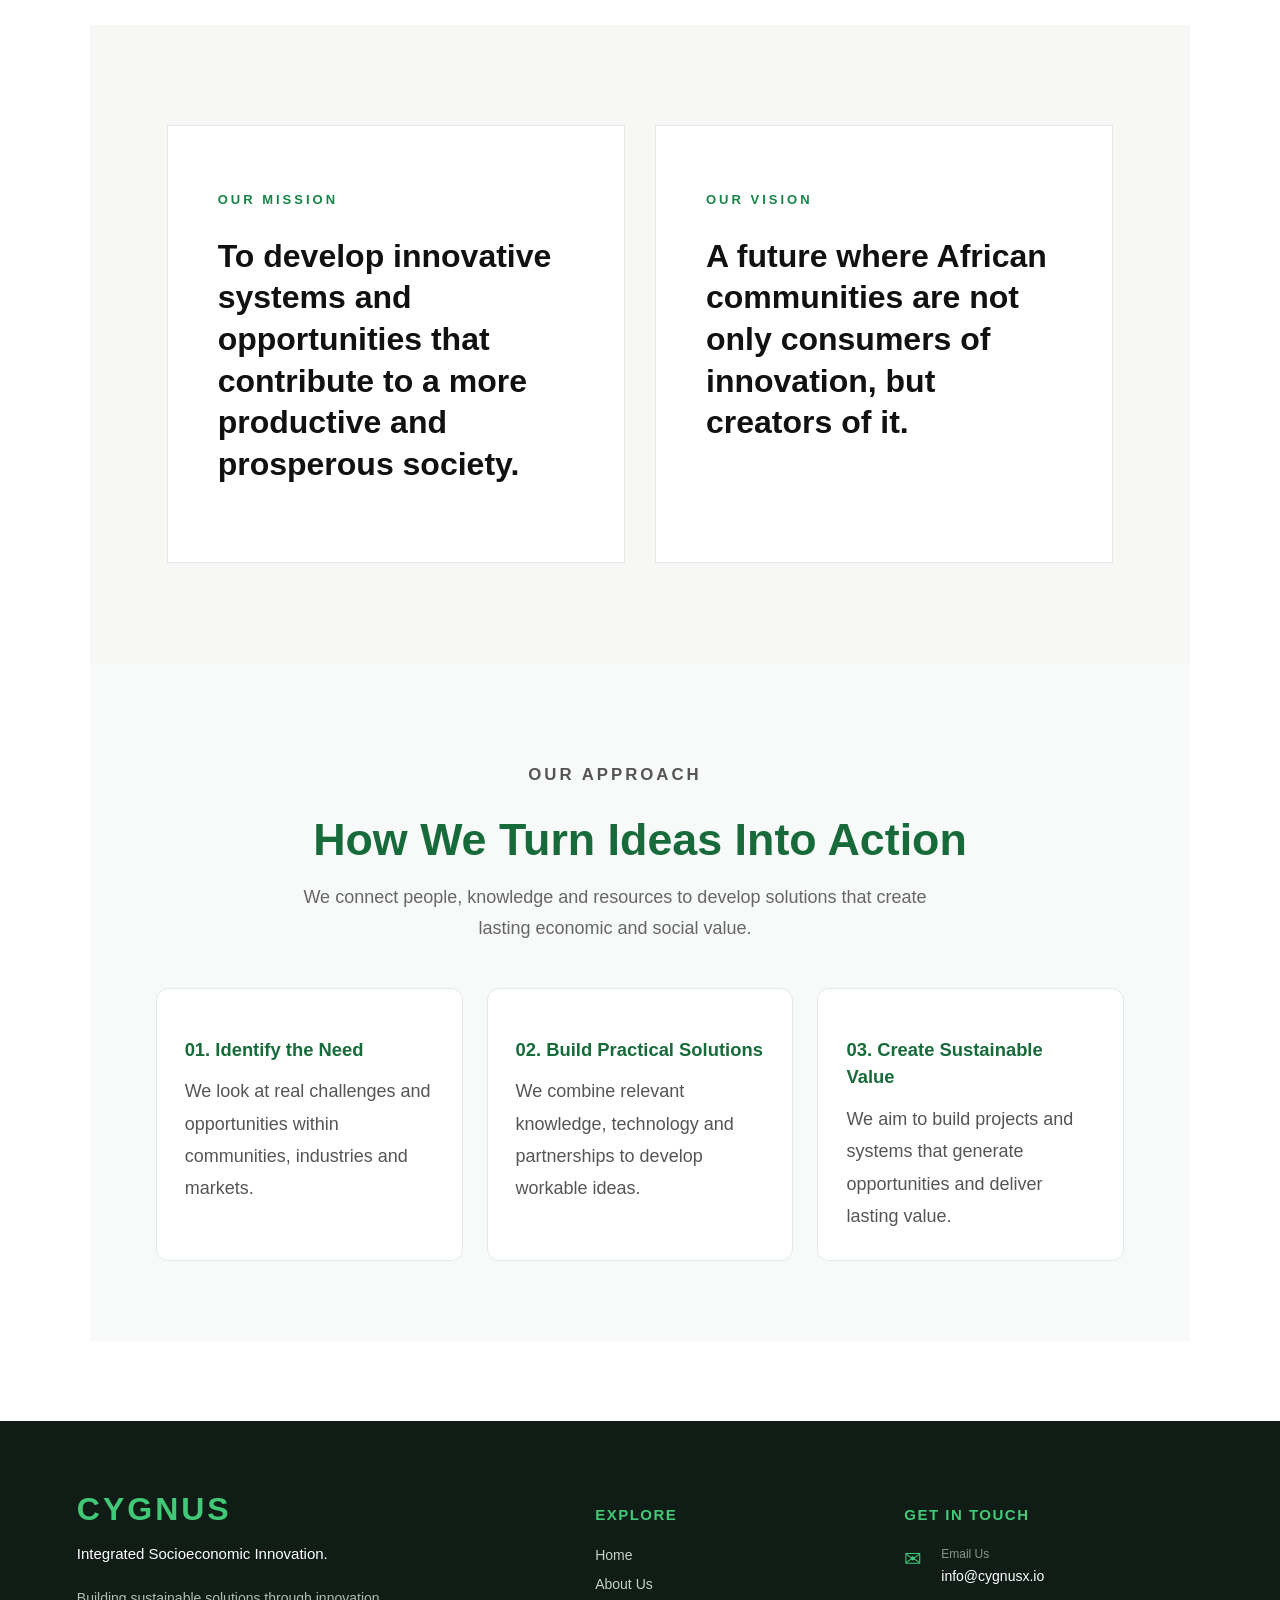
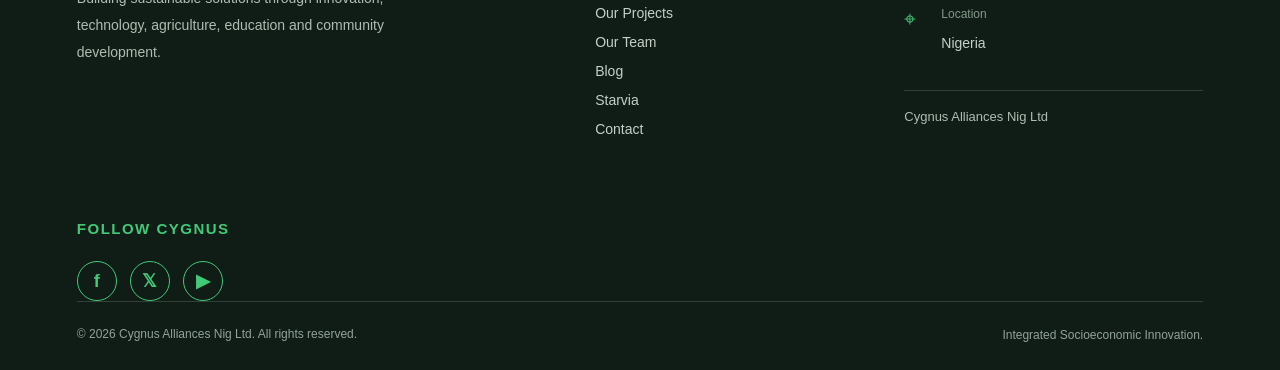
==== commit 382b46e3: "footer upgrade" ====
--- a/about.html
+++ b/about.html
@@ -169,43 +169,126 @@
     </main>
 
 
-    <footer>
-
-        <div class="footer-content">
-
-            <div class="footer-brand">
-                <div class="logo">CYGNUS</div>
-
-                <p>
-                    Integrated Socioeconomic Innovation.
-                </p>
-            </div>
+    
+<footer class="cygnus-footer">
+
+    <div class="footer-content">
+
+        <!-- BRAND -->
+        <div class="footer-brand">
+
+            <div class="footer-logo">CYGNUS</div>
+
+            <p class="footer-tagline">
+                Integrated Socioeconomic Innovation.
+            </p>
+
+            <p class="footer-description">
+                Building sustainable solutions through innovation,
+                technology, agriculture, education and community development.
+            </p>
+
+        </div>
+
+
+        <!-- NAVIGATION -->
+        <div class="footer-navigation">
+
+            <h3>Explore</h3>
 
             <div class="footer-links">
                 <a href="index.html">Home</a>
-                <a href="about.html">About</a>
-                <a href="projects.html">Projects</a>
+                <a href="about.html">About Us</a>
+                <a href="projects.html">Our Projects</a>
+                <a href="team.html">Our Team</a>
+                <a href="blog.html">Blog</a>
+                <a href="starvia.html">Starvia</a>
                 <a href="contact.html">Contact</a>
-                <a href="blog.html">Blog</a>
-                <a href="team.html">Team</a>
-                <a href="starvia.html">Starvia</a>
-
+            </div>
+
+        </div>
+
+
+        <!-- CONTACT -->
+        <div class="footer-contact">
+
+            <h3>Get in Touch</h3>
+
+            <div class="footer-contact-item">
+                <span class="footer-contact-icon">✉</span>
+                <div>
+                    <span class="footer-label">Email Us</span>
+                    <a href="mailto:info@cygnusx.io">
+                        info@cygnusx.io
+                    </a>
+                </div>
+            </div>
+
+            <div class="footer-contact-item">
+                <span class="footer-contact-icon">⌖</span>
+                <div>
+                    <span class="footer-label">Location</span>
+                    <p>Nigeria</p>
+                </div>
             </div>
 
             <div class="footer-company">
-                <p>Cygnus Alliances Nig Ltd</p>
-                <p>Nigeria</p>
-            </div>
-
-        </div>
-
-        <div class="footer-bottom">
-            <p>
-                © 2026 Cygnus Alliances Nig Ltd. All rights reserved.
-            </p>
-        </div>
-
-    </footer>
+                Cygnus Alliances Nig Ltd
+            </div>
+
+        </div>
+
+    </div>
+
+    
+<!-- SOCIAL MEDIA -->
+<div class="footer-social">
+
+    <h3>Follow Cygnus</h3>
+
+    <div class="footer-social-links">
+
+        <a href="https://www.facebook.com/share/1QagBHySaq/?mibextid=wwXIfr"
+           target="_blank"
+           rel="noopener noreferrer"
+           aria-label="Cygnus on Facebook">
+            <span>f</span>
+        </a>
+
+        <a href="YOUR_X_PROFILE_URL"
+           target="_blank"
+           rel="noopener noreferrer"
+           aria-label="Cygnus on X">
+            <span>𝕏</span>
+        </a>
+
+        <a href="https://youtube.com/@cygnusalliances?si=4Abw4vh-zBStGybl"
+           target="_blank"
+           rel="noopener noreferrer"
+           aria-label="Cygnus on YouTube">
+            <span>▶</span>
+        </a>
+
+    </div>
+
+</div>
+
+
+
+    <!-- COPYRIGHT -->
+    <div class="footer-bottom">
+
+        <p>
+            © 2026 Cygnus Alliances Nig Ltd.
+            All rights reserved.
+        </p>
+
+        <span>Integrated Socioeconomic Innovation.</span>
+
+    </div>
+
+</footer>
+
 <script src="js/navigation.js"></script>
 </body>
 </html>
--- a/css/style.css
+++ b/css/style.css
@@ -2920,4 +2920,235 @@
     .starvia-contact-content h2 {
         font-size: 1.8rem;
     }
-}+}
+
+
+.footer-email {
+    margin-top: 12px;
+    font-size: 14px;
+}
+
+.footer-email a {
+    color: inherit;
+    text-decoration: none;
+    transition: color 0.3s ease;
+}
+
+.footer-email a:hover {
+    color: #16a34a;
+    text-decoration: underline;
+}
+
+
+/* =================================
+   CYGNUS MODERN FOOTER
+================================= */
+
+.cygnus-footer {
+    background: #101d17;
+    color: #ffffff;
+    padding: 70px 6% 25px;
+    margin-top: 0;
+}
+
+.cygnus-footer .footer-content {
+    max-width: 1250px;
+    margin: 0 auto;
+    display: grid;
+    grid-template-columns: 1.5fr 0.8fr 1fr;
+    gap: 70px;
+    padding-bottom: 55px;
+}
+
+/* BRAND */
+
+.cygnus-footer .footer-logo {
+    font-size: 32px;
+    font-weight: 900;
+    letter-spacing: 3px;
+    color: #42c978;
+    margin-bottom: 12px;
+}
+
+.cygnus-footer .footer-tagline {
+    font-size: 15px;
+    color: #ffffff;
+    font-weight: 500;
+    margin-bottom: 18px;
+}
+
+.cygnus-footer .footer-description {
+    color: #aebdb2;
+    font-size: 14px;
+    line-height: 1.9;
+    max-width: 340px;
+}
+
+/* SECTION HEADINGS */
+
+.cygnus-footer h3 {
+    font-size: 15px;
+    font-weight: 700;
+    color: #42c978;
+    text-transform: uppercase;
+    letter-spacing: 1.5px;
+    margin-bottom: 24px;
+}
+
+/* NAVIGATION */
+
+.cygnus-footer .footer-links {
+    display: flex;
+    flex-direction: column;
+    gap: 13px;
+}
+
+.cygnus-footer .footer-links a {
+    color: #c5d0c8;
+    font-size: 14px;
+    text-decoration: none;
+    width: fit-content;
+    transition: color 0.3s ease,
+                transform 0.3s ease;
+}
+
+.cygnus-footer .footer-links a:hover {
+    color: #42c978;
+    transform: translateX(5px);
+}
+
+/* CONTACT */
+
+.cygnus-footer .footer-contact-item {
+    display: flex;
+    align-items: flex-start;
+    gap: 15px;
+    margin-bottom: 22px;
+}
+
+.cygnus-footer .footer-contact-icon {
+    color: #42c978;
+    font-size: 21px;
+    min-width: 22px;
+}
+
+.cygnus-footer .footer-label {
+    display: block;
+    color: #84988a;
+    font-size: 12px;
+    margin-bottom: 6px;
+}
+
+.cygnus-footer .footer-contact-item a {
+    color: #ffffff;
+    font-size: 14px;
+    text-decoration: none;
+    transition: color 0.3s ease;
+}
+
+.cygnus-footer .footer-contact-item a:hover {
+    color: #42c978;
+}
+
+.cygnus-footer .footer-contact-item p {
+    color: #c5d0c8;
+    font-size: 14px;
+}
+
+.cygnus-footer .footer-company {
+    margin-top: 25px;
+    padding-top: 18px;
+    border-top: 1px solid #304238;
+    color: #aebdb2;
+    font-size: 13px;
+}
+
+/* COPYRIGHT */
+
+.cygnus-footer .footer-bottom {
+    max-width: 1250px;
+    margin: 0 auto;
+    padding-top: 22px;
+    border-top: 1px solid #304238;
+    display: flex;
+    justify-content: space-between;
+    align-items: center;
+    gap: 15px;
+}
+
+.cygnus-footer .footer-bottom p,
+.cygnus-footer .footer-bottom span {
+    color: #91a398;
+    font-size: 12px;
+}
+
+/* TABLET */
+
+@media (max-width: 900px) {
+
+    .cygnus-footer .footer-content {
+        grid-template-columns: 1fr 1fr;
+        gap: 45px;
+    }
+
+}
+
+/* MOBILE */
+
+@media (max-width: 600px) {
+
+    .cygnus-footer {
+        padding: 50px 7% 22px;
+    }
+
+    .cygnus-footer .footer-content {
+        grid-template-columns: 1fr;
+        gap: 38px;
+        padding-bottom: 35px;
+    }
+
+    .cygnus-footer .footer-description {
+        max-width: 100%;
+    }
+
+    .cygnus-footer .footer-bottom {
+        flex-direction: column;
+        align-items: flex-start;
+        gap: 8px;
+    }
+
+}
+
+/* CYGNUS SOCIAL MEDIA */
+
+.cygnus-footer .footer-social {
+    margin-top: 28px;
+}
+
+.cygnus-footer .footer-social-links {
+    display: flex;
+    align-items: center;
+    gap: 13px;
+}
+
+.cygnus-footer .footer-social-links a {
+    width: 40px;
+    height: 40px;
+    border: 1px solid #42c978;
+    border-radius: 50%;
+    display: flex;
+    align-items: center;
+    justify-content: center;
+    color: #42c978;
+    text-decoration: none;
+    font-size: 18px;
+    font-weight: 700;
+    transition: all 0.3s ease;
+}
+
+.cygnus-footer .footer-social-links a:hover {
+    background: #42c978;
+    color: #101d17;
+    transform: translateY(-4px);
+    box-shadow: 0 5px 15px rgba(66, 201, 120, 0.2);
+}
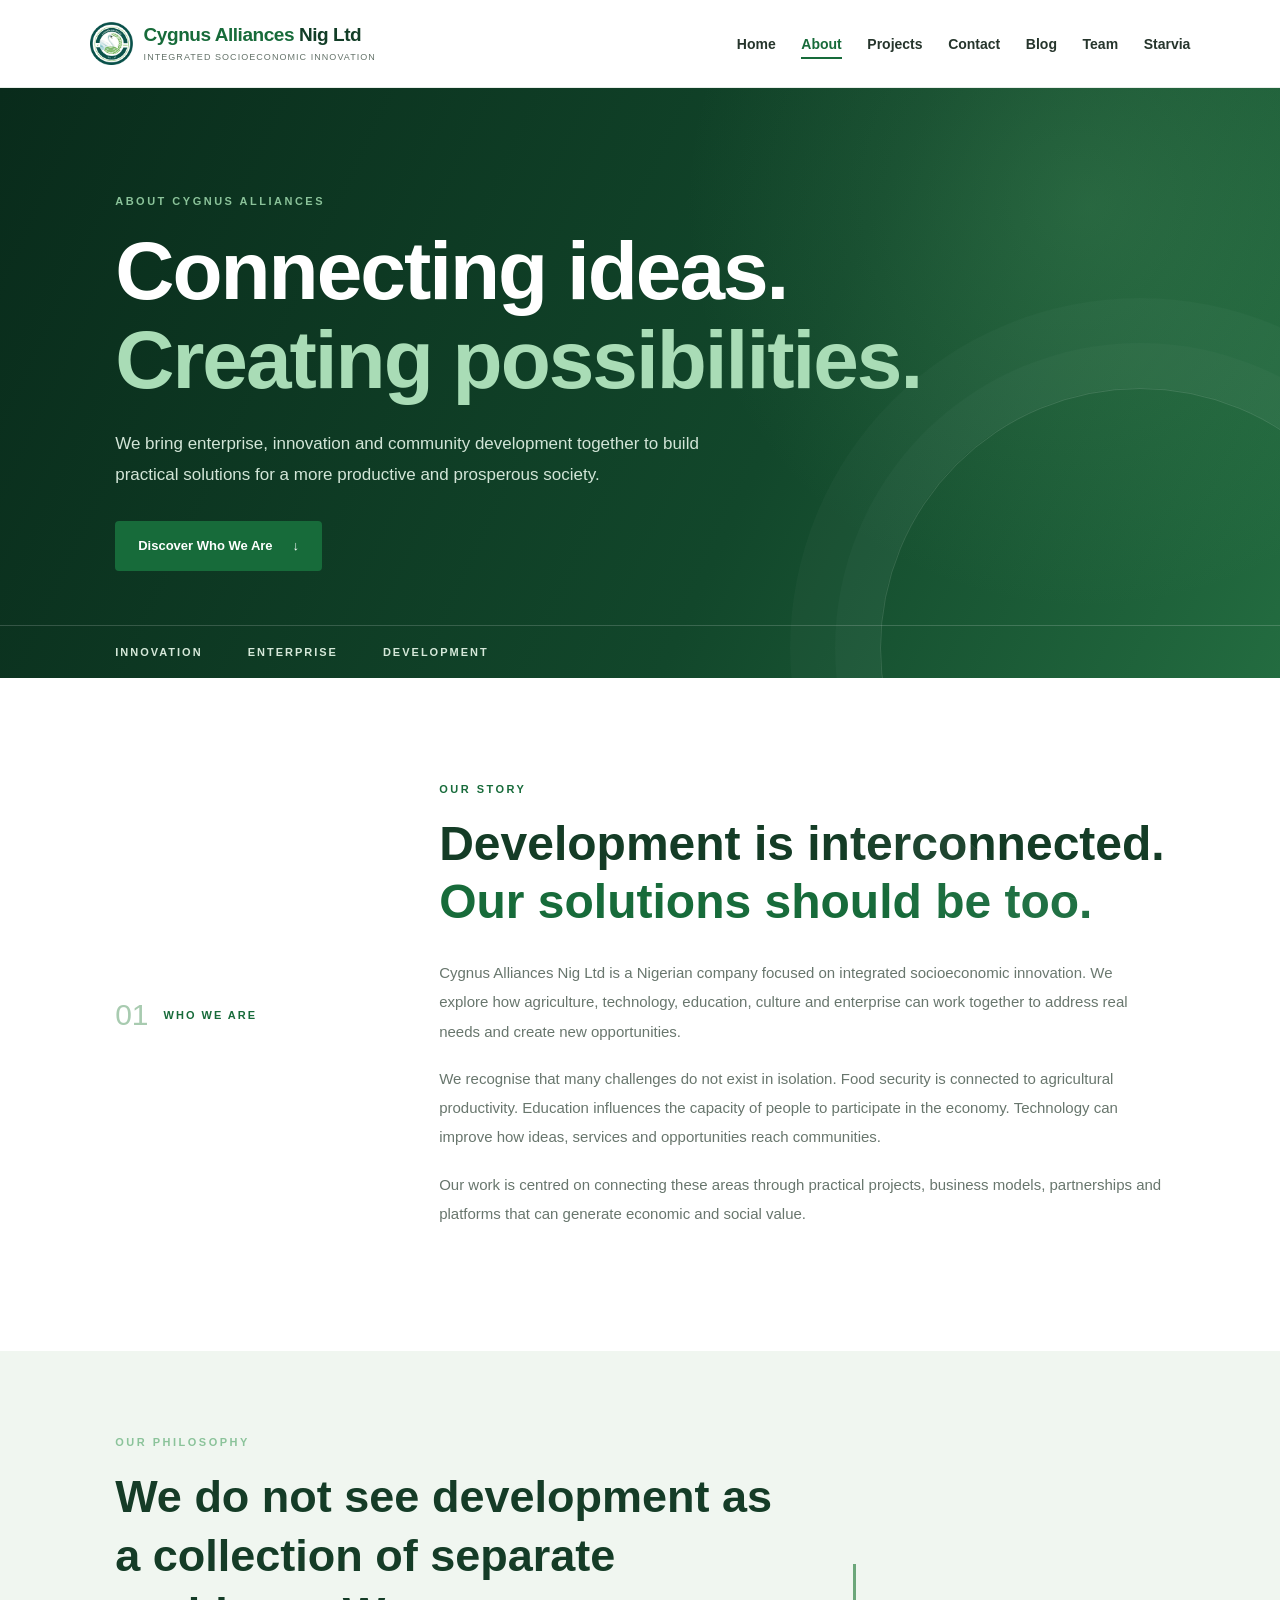
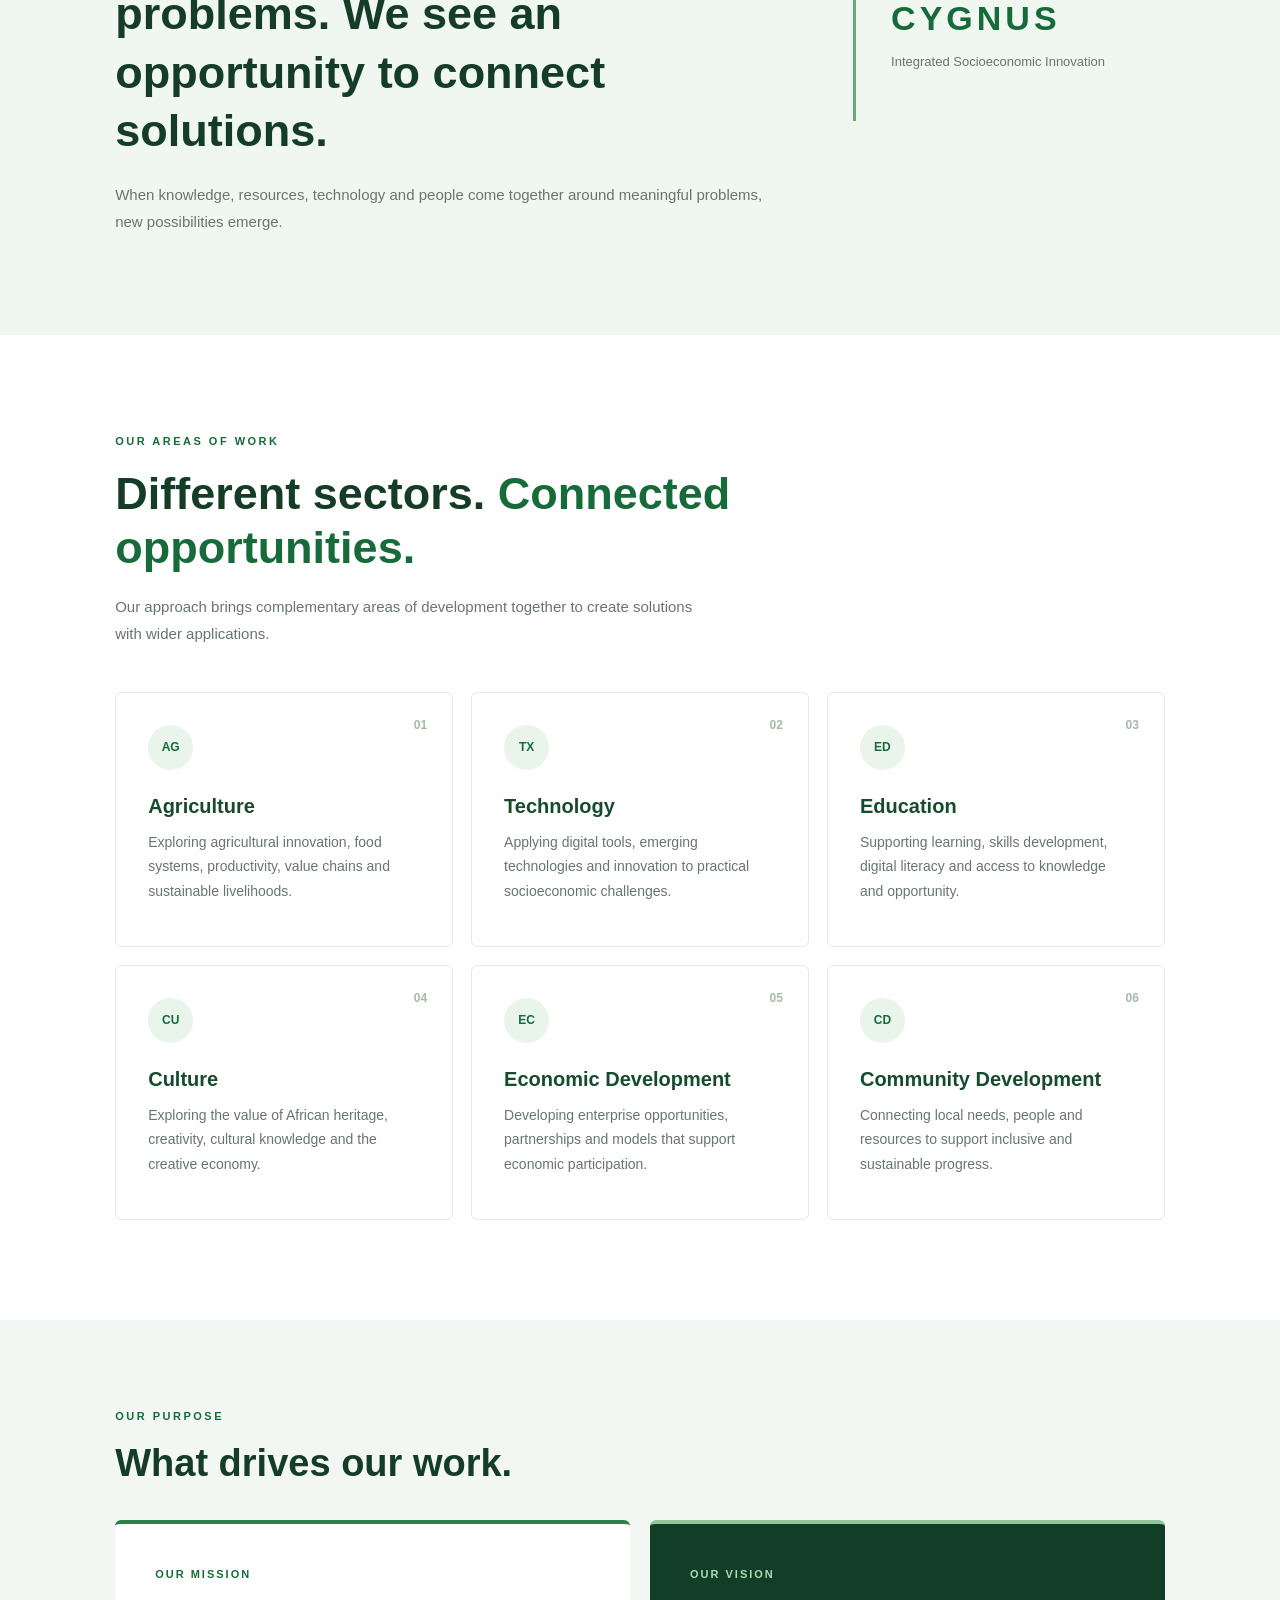
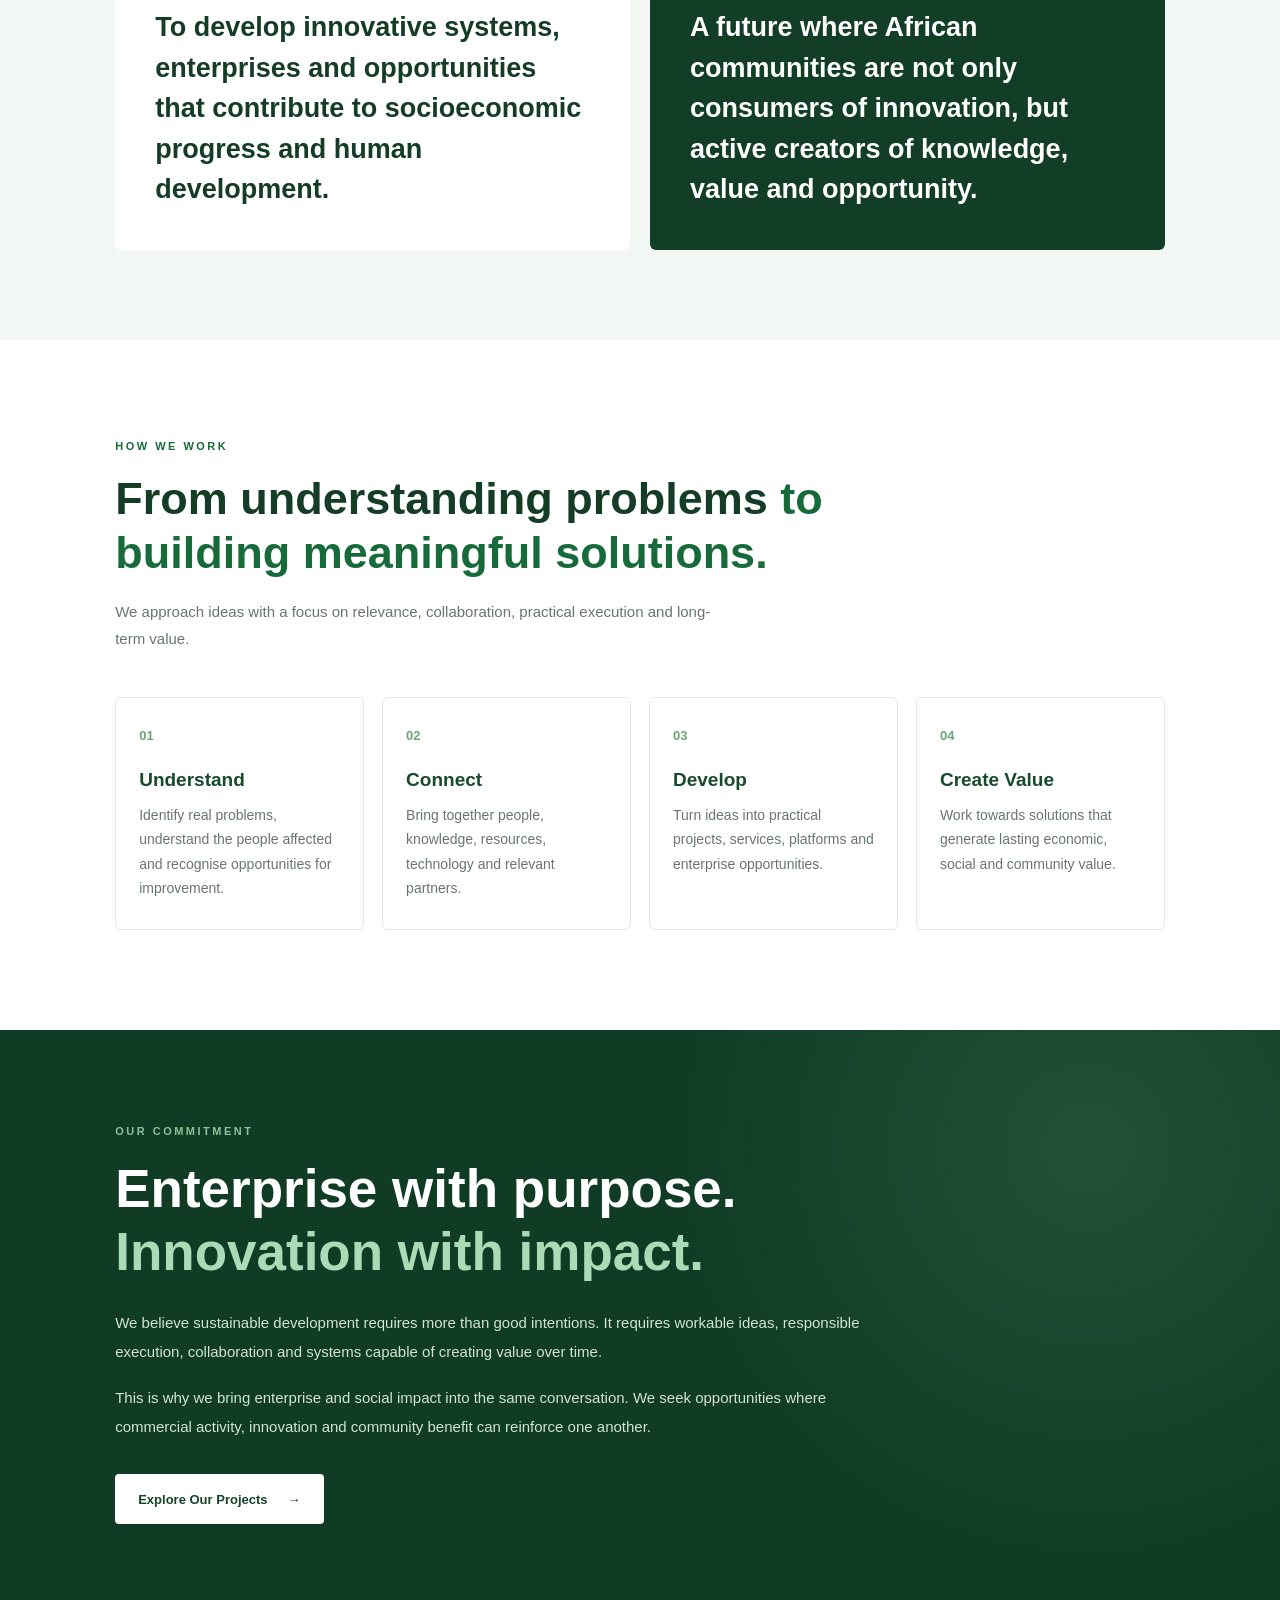
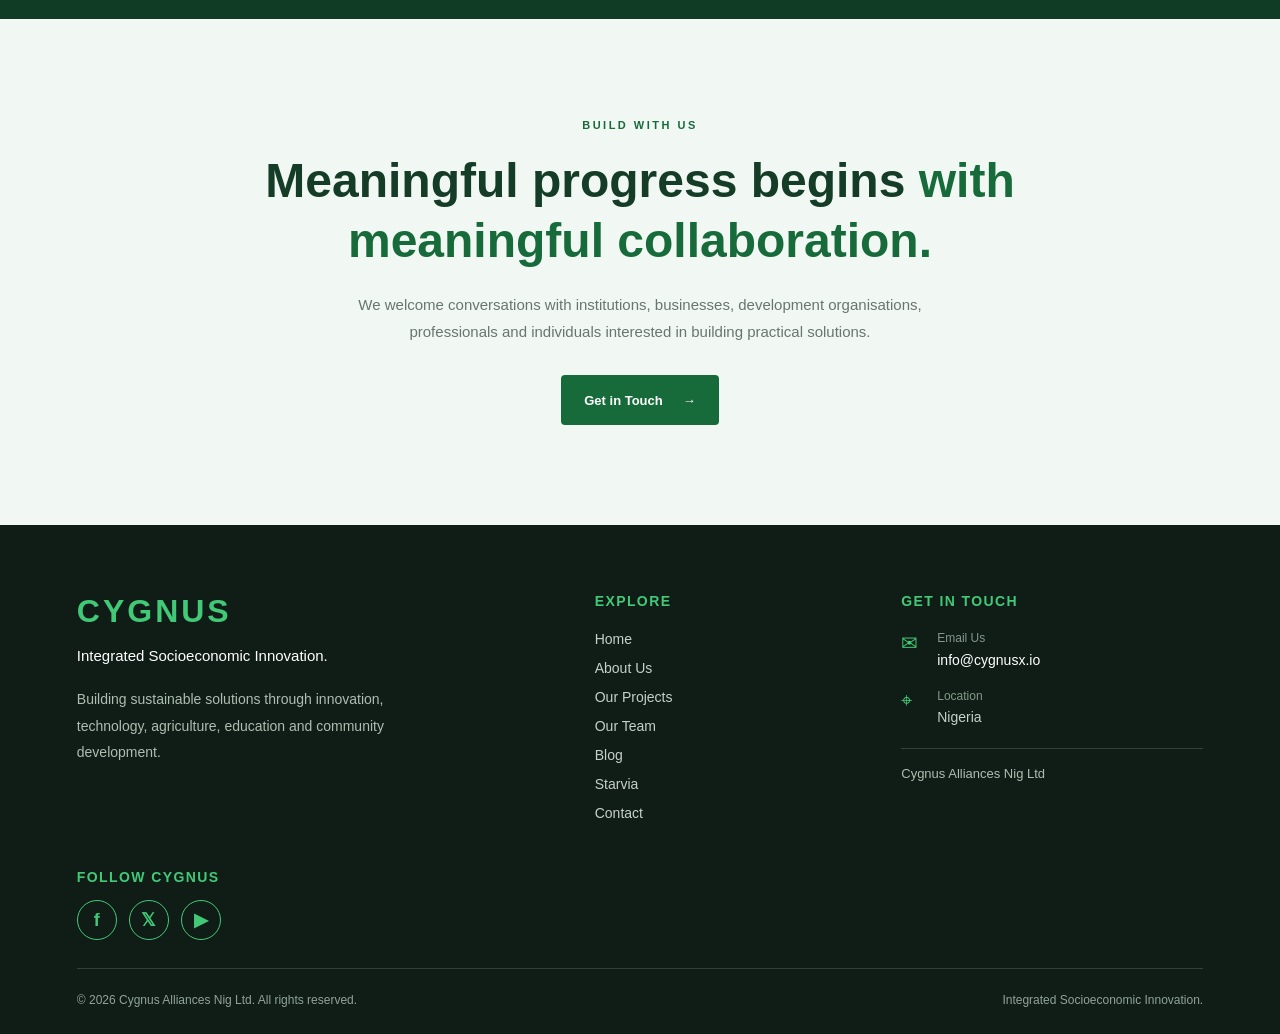
==== commit b4b24f14: "neater about" ====
--- a/about.html
+++ b/about.html
@@ -1,3 +1,4 @@
+
 <!DOCTYPE html>
 <html lang="en">
 <head>
@@ -5,9 +6,11 @@
     <meta charset="UTF-8">
     <meta name="viewport" content="width=device-width, initial-scale=1.0">
 
-    <title>About | Cygnus Alliances Nig Ltd</title>
+    <title>About Us | Cygnus Alliances Nig Ltd</title>
+    <meta name="description" content="Discover Cygnus Alliances Nig Ltd, a Nigerian company advancing integrated socioeconomic innovation across agriculture, technology, education, culture and economic development.">
 
     <link rel="stylesheet" href="css/style.css">
+    <link rel="stylesheet" href="css/about.css">
 </head>
 
 <body>
@@ -44,139 +47,357 @@
     </nav>
 </header>
 
-    <main>
-
-        <section class="page-hero">
-            <div>
-                <p class="eyebrow">ABOUT CYGNUS</p>
-
-                <h1>
-                    Building systems that connect people, ideas and opportunity.
-                </h1>
-
-                <p>
-                    Cygnus Alliances Nig Ltd is a Nigerian company focused on
-                    integrated socioeconomic innovation across agriculture,
-                    technology, education, culture and economic development.
-                </p>
-            </div>
-        </section>
-
-
-        <section class="about-intro">
-
-            <div class="section-heading">
-                <p class="eyebrow green">WHO WE ARE</p>
-
-                <h2>
-                    We believe development works better when different systems work together.
-                </h2>
-            </div>
-
-            <div class="about-text">
-
-                <p>
-                    Many of the challenges facing communities are connected.
-                    Agriculture affects food security. Education affects
-                    productivity. Technology creates new possibilities.
-                    Culture shapes identity and economic opportunity.
-                </p>
-
-                <p>
-                    Cygnus brings these areas together to develop practical
-                    projects, businesses and platforms that can create value
-                    for individuals, communities and the wider economy.
-                </p>
-
-                <p>
-                    Our approach combines enterprise with social impact.
-                    Rather than treating development as charity alone, we
-                    explore models that can become productive, sustainable
-                    and capable of creating opportunities over time.
-                </p>
-
-            </div>
-
-        </section>
-
-
-        <section class="mission-section">
-
-            <div class="mission-card">
-                <p class="eyebrow green">OUR MISSION</p>
-
-                <h2>
-                    To develop innovative systems and opportunities that
-                    contribute to a more productive and prosperous society.
-                </h2>
-            </div>
-
-            <div class="mission-card">
-                <p class="eyebrow green">OUR VISION</p>
-
-                <h2>
-                    A future where African communities are not only consumers
-                    of innovation, but creators of it.
-                </h2>
-            </div>
-
-        </section>
-
-<section class="approach-section">
-
-    <div class="section-heading">
-        <p class="eyebrow green">OUR APPROACH</p>
-
-        <h2>How We Turn Ideas Into Action</h2>
+
+<main class="about-page">
+
+    <!-- HERO -->
+    <section class="about-hero">
+        <div class="about-hero-content">
+
+            <p class="about-eyebrow">ABOUT CYGNUS ALLIANCES</p>
+
+            <h1>
+                Connecting ideas.
+                <span>Creating possibilities.</span>
+            </h1>
+
+            <p>
+                We bring enterprise, innovation and community development
+                together to build practical solutions for a more productive
+                and prosperous society.
+            </p>
+
+            <a href="#our-story" class="about-button">
+                Discover Who We Are <span>↓</span>
+            </a>
+
+        </div>
+
+        <div class="about-hero-bottom">
+            <span>Innovation</span>
+            <span>Enterprise</span>
+            <span>Development</span>
+        </div>
+    </section>
+
+
+    <!-- WHO WE ARE -->
+    <section class="about-story" id="our-story">
+
+        <div class="about-story-label">
+            <span>01</span>
+            <p>WHO WE ARE</p>
+        </div>
+
+        <div class="about-story-content">
+
+            <p class="about-eyebrow">OUR STORY</p>
+
+            <h2>
+                Development is interconnected.
+                <span>Our solutions should be too.</span>
+            </h2>
+
+            <p>
+                Cygnus Alliances Nig Ltd is a Nigerian company focused on
+                integrated socioeconomic innovation. We explore how
+                agriculture, technology, education, culture and enterprise
+                can work together to address real needs and create new
+                opportunities.
+            </p>
+
+            <p>
+                We recognise that many challenges do not exist in isolation.
+                Food security is connected to agricultural productivity.
+                Education influences the capacity of people to participate
+                in the economy. Technology can improve how ideas, services
+                and opportunities reach communities.
+            </p>
+
+            <p>
+                Our work is centred on connecting these areas through
+                practical projects, business models, partnerships and
+                platforms that can generate economic and social value.
+            </p>
+
+        </div>
+
+    </section>
+
+
+    <!-- OUR PHILOSOPHY -->
+    <section class="about-philosophy">
+
+        <div class="about-philosophy-content">
+
+            <p class="about-eyebrow">OUR PHILOSOPHY</p>
+
+            <h2>
+                We do not see development as a collection of separate
+                problems. We see an opportunity to connect solutions.
+            </h2>
+
+            <p>
+                When knowledge, resources, technology and people come
+                together around meaningful problems, new possibilities
+                emerge.
+            </p>
+
+        </div>
+
+        <div class="about-philosophy-mark">
+            <span>CYGNUS</span>
+            <p>Integrated Socioeconomic Innovation</p>
+        </div>
+
+    </section>
+
+
+    <!-- OUR ECOSYSTEM -->
+    <section class="about-ecosystem">
+
+        <div class="about-section-heading">
+            <p class="about-eyebrow">OUR AREAS OF WORK</p>
+
+            <h2>
+                Different sectors.
+                <span>Connected opportunities.</span>
+            </h2>
+
+            <p>
+                Our approach brings complementary areas of development
+                together to create solutions with wider applications.
+            </p>
+        </div>
+
+        <div class="about-ecosystem-grid">
+
+            <article class="about-ecosystem-card">
+                <span class="about-card-number">01</span>
+                <div class="about-sector-symbol">AG</div>
+                <h3>Agriculture</h3>
+                <p>
+                    Exploring agricultural innovation, food systems,
+                    productivity, value chains and sustainable livelihoods.
+                </p>
+            </article>
+
+            <article class="about-ecosystem-card">
+                <span class="about-card-number">02</span>
+                <div class="about-sector-symbol">TX</div>
+                <h3>Technology</h3>
+                <p>
+                    Applying digital tools, emerging technologies
+                    and innovation to practical socioeconomic challenges.
+                </p>
+            </article>
+
+            <article class="about-ecosystem-card">
+                <span class="about-card-number">03</span>
+                <div class="about-sector-symbol">ED</div>
+                <h3>Education</h3>
+                <p>
+                    Supporting learning, skills development, digital
+                    literacy and access to knowledge and opportunity.
+                </p>
+            </article>
+
+            <article class="about-ecosystem-card">
+                <span class="about-card-number">04</span>
+                <div class="about-sector-symbol">CU</div>
+                <h3>Culture</h3>
+                <p>
+                    Exploring the value of African heritage, creativity,
+                    cultural knowledge and the creative economy.
+                </p>
+            </article>
+
+            <article class="about-ecosystem-card">
+                <span class="about-card-number">05</span>
+                <div class="about-sector-symbol">EC</div>
+                <h3>Economic Development</h3>
+                <p>
+                    Developing enterprise opportunities, partnerships
+                    and models that support economic participation.
+                </p>
+            </article>
+
+            <article class="about-ecosystem-card">
+                <span class="about-card-number">06</span>
+                <div class="about-sector-symbol">CD</div>
+                <h3>Community Development</h3>
+                <p>
+                    Connecting local needs, people and resources
+                    to support inclusive and sustainable progress.
+                </p>
+            </article>
+
+        </div>
+
+    </section>
+
+
+    <!-- MISSION AND VISION -->
+    <section class="about-purpose">
+
+        <div class="about-purpose-heading">
+            <p class="about-eyebrow">OUR PURPOSE</p>
+            <h2>What drives our work.</h2>
+        </div>
+
+        <div class="about-purpose-grid">
+
+            <article class="about-purpose-card">
+                <span>OUR MISSION</span>
+
+                <h3>
+                    To develop innovative systems, enterprises and
+                    opportunities that contribute to socioeconomic
+                    progress and human development.
+                </h3>
+            </article>
+
+            <article class="about-purpose-card vision">
+                <span>OUR VISION</span>
+
+                <h3>
+                    A future where African communities are not only
+                    consumers of innovation, but active creators
+                    of knowledge, value and opportunity.
+                </h3>
+            </article>
+
+        </div>
+
+    </section>
+
+
+    <!-- HOW WE WORK -->
+    <section class="about-method">
+
+        <div class="about-section-heading">
+            <p class="about-eyebrow">HOW WE WORK</p>
+
+            <h2>
+                From understanding problems
+                <span>to building meaningful solutions.</span>
+            </h2>
+
+            <p>
+                We approach ideas with a focus on relevance, collaboration,
+                practical execution and long-term value.
+            </p>
+        </div>
+
+        <div class="about-method-grid">
+
+            <article>
+                <span>01</span>
+                <h3>Understand</h3>
+                <p>
+                    Identify real problems, understand the people affected
+                    and recognise opportunities for improvement.
+                </p>
+            </article>
+
+            <article>
+                <span>02</span>
+                <h3>Connect</h3>
+                <p>
+                    Bring together people, knowledge, resources,
+                    technology and relevant partners.
+                </p>
+            </article>
+
+            <article>
+                <span>03</span>
+                <h3>Develop</h3>
+                <p>
+                    Turn ideas into practical projects, services,
+                    platforms and enterprise opportunities.
+                </p>
+            </article>
+
+            <article>
+                <span>04</span>
+                <h3>Create Value</h3>
+                <p>
+                    Work towards solutions that generate lasting
+                    economic, social and community value.
+                </p>
+            </article>
+
+        </div>
+
+    </section>
+
+
+    <!-- ENTERPRISE AND IMPACT -->
+    <section class="about-impact">
+
+        <div class="about-impact-content">
+
+            <p class="about-eyebrow">OUR COMMITMENT</p>
+
+            <h2>
+                Enterprise with purpose.
+                <span>Innovation with impact.</span>
+            </h2>
+
+            <p>
+                We believe sustainable development requires more than
+                good intentions. It requires workable ideas, responsible
+                execution, collaboration and systems capable of creating
+                value over time.
+            </p>
+
+            <p>
+                This is why we bring enterprise and social impact into
+                the same conversation. We seek opportunities where
+                commercial activity, innovation and community benefit
+                can reinforce one another.
+            </p>
+
+            <a href="projects.html" class="about-button">
+                Explore Our Projects <span>→</span>
+            </a>
+
+        </div>
+
+    </section>
+
+
+    <!-- PARTNERSHIP CTA -->
+    <section class="about-cta">
+
+        <p class="about-eyebrow">BUILD WITH US</p>
+
+        <h2>
+            Meaningful progress begins
+            <span>with meaningful collaboration.</span>
+        </h2>
 
         <p>
-            We connect people, knowledge and resources to develop
-            solutions that create lasting economic and social value.
+            We welcome conversations with institutions, businesses,
+            development organisations, professionals and individuals
+            interested in building practical solutions.
         </p>
-    </div>
-
-    <div class="approach-grid">
-
-        <div class="approach-card">
-            <h3>01. Identify the Need</h3>
-            <p>
-                We look at real challenges and opportunities
-                within communities, industries and markets.
-            </p>
-        </div>
-
-        <div class="approach-card">
-            <h3>02. Build Practical Solutions</h3>
-            <p>
-                We combine relevant knowledge, technology
-                and partnerships to develop workable ideas.
-            </p>
-        </div>
-
-        <div class="approach-card">
-            <h3>03. Create Sustainable Value</h3>
-            <p>
-                We aim to build projects and systems that
-                generate opportunities and deliver lasting value.
-            </p>
-        </div>
-
-    </div>
-
-</section>
-
-
-    </main>
-
-
-    
+
+        <a href="contact.html" class="about-button">
+            Get in Touch <span>→</span>
+        </a>
+
+    </section>
+
+</main>
+
+
+<!-- FOOTER -->
 <footer class="cygnus-footer">
 
     <div class="footer-content">
 
-        <!-- BRAND -->
         <div class="footer-brand">
-
             <div class="footer-logo">CYGNUS</div>
 
             <p class="footer-tagline">
@@ -187,13 +408,9 @@
                 Building sustainable solutions through innovation,
                 technology, agriculture, education and community development.
             </p>
-
-        </div>
-
-
-        <!-- NAVIGATION -->
+        </div>
+
         <div class="footer-navigation">
-
             <h3>Explore</h3>
 
             <div class="footer-links">
@@ -205,13 +422,9 @@
                 <a href="starvia.html">Starvia</a>
                 <a href="contact.html">Contact</a>
             </div>
-
-        </div>
-
-
-        <!-- CONTACT -->
+        </div>
+
         <div class="footer-contact">
-
             <h3>Get in Touch</h3>
 
             <div class="footer-contact-item">
@@ -235,52 +448,47 @@
             <div class="footer-company">
                 Cygnus Alliances Nig Ltd
             </div>
-
         </div>
 
     </div>
 
-    
-<!-- SOCIAL MEDIA -->
-<div class="footer-social">
-
-    <h3>Follow Cygnus</h3>
-
-    <div class="footer-social-links">
-
-        <a href="https://www.facebook.com/share/1QagBHySaq/?mibextid=wwXIfr"
-           target="_blank"
-           rel="noopener noreferrer"
-           aria-label="Cygnus on Facebook">
-            <span>f</span>
-        </a>
-
-        <a href="YOUR_X_PROFILE_URL"
-           target="_blank"
-           rel="noopener noreferrer"
-           aria-label="Cygnus on X">
-            <span>𝕏</span>
-        </a>
-
-        <a href="https://youtube.com/@cygnusalliances?si=4Abw4vh-zBStGybl"
-           target="_blank"
-           rel="noopener noreferrer"
-           aria-label="Cygnus on YouTube">
-            <span>▶</span>
-        </a>
+
+    <div class="footer-social">
+
+        <h3>Follow Cygnus</h3>
+
+        <div class="footer-social-links">
+
+            <a href="https://www.facebook.com/share/1QagBHySaq/?mibextid=wwXIfr"
+               target="_blank"
+               rel="noopener noreferrer"
+               aria-label="Cygnus on Facebook">
+                <span>f</span>
+            </a>
+
+            <a href="YOUR_X_PROFILE_URL"
+               target="_blank"
+               rel="noopener noreferrer"
+               aria-label="Cygnus on X">
+                <span>𝕏</span>
+            </a>
+
+            <a href="https://youtube.com/@cygnusalliances?si=4Abw4vh-zBStGybl"
+               target="_blank"
+               rel="noopener noreferrer"
+               aria-label="Cygnus on YouTube">
+                <span>▶</span>
+            </a>
+
+        </div>
 
     </div>
 
-</div>
-
-
-
-    <!-- COPYRIGHT -->
+
     <div class="footer-bottom">
 
         <p>
-            © 2026 Cygnus Alliances Nig Ltd.
-            All rights reserved.
+            © 2026 Cygnus Alliances Nig Ltd. All rights reserved.
         </p>
 
         <span>Integrated Socioeconomic Innovation.</span>
@@ -290,5 +498,6 @@
 </footer>
 
 <script src="js/navigation.js"></script>
+
 </body>
-</html>+</html>
--- a/css/style.css
+++ b/css/style.css
@@ -1,1517 +1,1026 @@
-/* BASIC RESET */
-
-* {
+/* =========================================================
+   CYGNUS ALLIANCES NIG LTD
+   Consolidated site stylesheet
+   Brand: green, white and deep charcoal
+========================================================= */
+
+:root {
+    --green: #176b3a;
+    --green-dark: #0d3921;
+    --green-deep: #071a10;
+    --green-bright: #42c978;
+    --green-soft: #eaf4ed;
+    --green-pale: #f5f9f6;
+    --text: #243229;
+    --muted: #5b685f;
+    --border: #e0e9e2;
+    --white: #ffffff;
+    --content-width: 1200px;
+    --page-gutter: 7%;
+    --radius: 12px;
+    --shadow: 0 10px 28px rgba(20, 60, 35, 0.08);
+}
+
+*,
+*::before,
+*::after {
     box-sizing: border-box;
+}
+
+html {
+    scroll-behavior: smooth;
+    scroll-padding-top: 110px;
 }
 
 body {
     margin: 0;
-    font-family: Arial, sans-serif;
-    color: #111;
-    background: white;
-}
-
-
-/* NAVIGATION */
-
-.navbar {
-    height: 75px;
-    padding: 0 7%;
-    display: flex;
-    align-items: center;
-    justify-content: space-between;
-
-    background: white;
-    border-bottom: 1px solid #eeeeee;
-}
-
-.logo {
-    font-size: 24px;
-    font-weight: bold;
-    letter-spacing: 3px;
-}
-
-nav {
-    display: flex;
-    gap: 30px;
-}
-
-nav a {
-    text-decoration: none;
-    color: #111;
-    font-size: 15px;
-}
-
-nav a:hover {
-    color: #168447;
-}
-/* NAVIGATION POLISH */
+    color: var(--text);
+    background: var(--white);
+    font-family: Arial, Helvetica, sans-serif;
+    -webkit-font-smoothing: antialiased;
+}
+
+img {
+    max-width: 100%;
+}
+
+a {
+    color: inherit;
+}
+
+button,
+input,
+textarea,
+select {
+    font: inherit;
+}
+
+button,
+a {
+    -webkit-tap-highlight-color: transparent;
+}
+
+:focus-visible {
+    outline: 3px solid #82c99a;
+    outline-offset: 4px;
+}
+
+h1,
+h2,
+h3,
+p {
+    overflow-wrap: break-word;
+}
+
+h2 {
+    line-height: 1.15;
+}
+
+section {
+    scroll-margin-top: 100px;
+}
+
+/* =========================================================
+   HEADER AND NAVIGATION
+========================================================= */
 
 .navbar {
     position: sticky;
     top: 0;
     z-index: 1000;
-    background: rgba(255, 255, 255, 0.96);
+    width: 100%;
+    min-height: 88px;
+    padding: 12px var(--page-gutter);
+    display: flex;
+    align-items: center;
+    justify-content: space-between;
+    gap: 28px;
+    background: rgba(255, 255, 255, 0.97);
+    border-bottom: 1px solid #e8eee9;
     backdrop-filter: blur(12px);
-    border-bottom: 1px solid #e8eee9;
-}
-
-.logo {
+}
+
+.navbar .logo {
+    display: flex;
+    align-items: center;
+    gap: 11px;
+    flex: 0 1 auto;
+    min-width: 0;
+    color: var(--green);
+    text-decoration: none;
+}
+
+.navbar .logo img {
+    display: block;
+    width: 43px;
+    height: 43px;
+    flex: 0 0 43px;
+    object-fit: contain;
+}
+
+.logo-text {
+    display: flex;
+    flex-direction: column;
+    min-width: 0;
+    line-height: 1.2;
+}
+
+.logo-name {
+    color: var(--green);
+    font-size: 19px;
     font-weight: 800;
-    letter-spacing: 2px;
-    color: #168447;
+    letter-spacing: -0.45px;
+    white-space: nowrap;
+}
+
+.logo-name strong {
+    color: #123d27;
+}
+
+.logo-tagline {
+    margin-top: 5px;
+    color: #647269;
+    font-size: 9px;
+    letter-spacing: 1.05px;
+    text-transform: uppercase;
+}
+
+.navbar nav {
+    display: flex;
+    align-items: center;
+    justify-content: flex-end;
+    gap: clamp(14px, 2vw, 27px);
 }
 
 .navbar nav a {
     position: relative;
+    padding: 10px 0;
     color: #26352c;
+    font-size: 14px;
+    font-weight: 600;
     text-decoration: none;
-    transition: color 0.25s ease;
-}
-
-.navbar nav a:hover {
-    color: #168447;
+    transition: color 0.2s ease;
 }
 
 .navbar nav a::after {
+    position: absolute;
+    right: 0;
+    bottom: 3px;
+    left: 0;
+    height: 2px;
     content: "";
-    position: absolute;
-    left: 0;
-    bottom: -7px;
-    width: 0;
-    height: 2px;
-    background: #168447;
-    transition: width 0.25s ease;
-}
-
-.navbar nav a:hover::after {
+    background: var(--green);
+    transform: scaleX(0);
+    transform-origin: left;
+    transition: transform 0.2s ease;
+}
+
+.navbar nav a:hover,
+.navbar nav a.active {
+    color: var(--green);
+}
+
+.navbar nav a:hover::after,
+.navbar nav a.active::after {
+    transform: scaleX(1);
+}
+
+.navbar nav a.active {
+    font-weight: 700;
+}
+
+.menu-toggle {
+    display: none;
+    width: 42px;
+    height: 42px;
+    padding: 0;
+    border: 1px solid var(--border);
+    border-radius: 8px;
+    background: var(--white);
+    color: var(--green);
+    font-size: 25px;
+    line-height: 1;
+    cursor: pointer;
+}
+
+/* =========================================================
+   SHARED TYPOGRAPHY AND SECTIONS
+========================================================= */
+
+.eyebrow {
+    margin: 0 0 20px;
+    color: #a8e4bd;
+    font-size: 12px;
+    font-weight: 700;
+    letter-spacing: 2.4px;
+    line-height: 1.5;
+}
+
+.eyebrow.green,
+.green {
+    color: var(--green);
+}
+
+.section-heading {
     width: 100%;
-}
-
-/* MAIN CONTENT */
-
-main {
-    padding: 80px 7%;
-}
-
-h2 {
-    font-size: 50px;
-    max-width: 750px;
-    line-height: 1.1;
-}
-
-main p {
-    max-width: 650px;
-    font-size: 18px;
-    line-height: 1.7;
-}
-/* HERO SECTION */
-
-.hero {
-    min-height: 650px;
-
-    display: flex;
+    max-width: 740px;
+    margin: 0 auto 42px;
+    text-align: center;
+}
+
+.section-heading h2 {
+    margin: 0 0 17px;
+    color: var(--green);
+    font-size: clamp(29px, 4vw, 43px);
+    line-height: 1.16;
+}
+
+.section-heading > p:last-child {
+    margin: 0 auto;
+    color: var(--muted);
+    font-size: 16px;
+    line-height: 1.8;
+}
+
+.button {
+    display: inline-flex;
+    min-height: 48px;
     align-items: center;
-
-    padding: 80px 7%;
-
-    background:
-        linear-gradient(
-            120deg,
-            #071a10,
-            #0d3921,
-            #168447
-        );
-
-    color: white;
-}
-
-.hero-content {
-    max-width: 850px;
-}
-
-.eyebrow {
-    color: #9be7b9;
-    font-size: 13px;
-    font-weight: bold;
-    letter-spacing: 3px;
-    margin-bottom: 25px;
-}
-
-.hero h1 {
-    font-size: 65px;
-    line-height: 1.05;
-    margin: 0 0 30px;
-}
-
-.hero-text {
-    max-width: 650px;
-    font-size: 19px;
-    line-height: 1.7;
-    color: #e3eee7;
-}
-
-.hero-buttons {
-    display: flex;
-    gap: 15px;
-    margin-top: 35px;
-}
-
-.button {
-    display: inline-block;
-    padding: 14px 25px;
+    justify-content: center;
+    padding: 13px 25px;
+    border: 2px solid transparent;
+    border-radius: 7px;
+    font-size: 15px;
+    font-weight: 700;
+    text-align: center;
     text-decoration: none;
-    font-weight: bold;
-    transition: 0.3s;
-}
-
-.primary {
-    background: white;
-    color: #0d3921;
-}
-
-.secondary {
-    border: 1px solid rgba(255,255,255,0.5);
-    color: white;
+    transition: transform 0.22s ease, background 0.22s ease,
+                color 0.22s ease, border-color 0.22s ease,
+                box-shadow 0.22s ease;
 }
 
 .button:hover {
     transform: translateY(-3px);
 }
-/* MOBILE RESPONSIVE DESIGN */
-
-@media (max-width: 700px) {
-
-.navbar {
-    height: auto;
-    min-height: 70px;
-    padding: 15px 6%;
-    flex-direction: row;
-    justify-content: space-between;
-    position: sticky;
-    top: 0;
-    z-index: 1000;
-}
-
-.navbar nav {
-    display: none;
+
+/* =========================================================
+   HOMEPAGE HERO
+========================================================= */
+
+.hero {
+    min-height: 590px;
+    padding: 100px var(--page-gutter);
+    display: flex;
+    align-items: center;
+    color: var(--white);
+    background:
+        radial-gradient(circle at 88% 20%, rgba(66, 201, 120, 0.2), transparent 30%),
+        linear-gradient(120deg, #071a10 0%, #0d3921 55%, #176b3a 100%);
+}
+
+.hero-content {
     width: 100%;
+    max-width: 920px;
+    text-align: left;
+    animation: heroReveal 0.8s ease-out both;
+}
+
+.hero h1 {
+    max-width: 900px;
+    margin: 0 0 24px;
+    color: var(--white);
+    font-size: clamp(39px, 5.4vw, 68px);
+    font-weight: 800;
+    letter-spacing: -1.8px;
+    line-height: 1.08;
+}
+
+.hero-text {
+    max-width: 680px;
+    margin: 0;
+    color: #e0ece4;
+    font-size: clamp(16px, 1.7vw, 19px);
+    line-height: 1.8;
+}
+
+.hero-buttons {
+    display: flex;
+    align-items: center;
+    justify-content: flex-start;
+    flex-wrap: wrap;
+    gap: 14px;
+    margin-top: 34px;
+}
+
+.hero-buttons .primary {
+    border-color: var(--white);
+    background: var(--white);
+    color: var(--green-dark);
+}
+
+.hero-buttons .primary:hover {
+    border-color: #e4f2e8;
+    background: #e4f2e8;
+    box-shadow: 0 9px 22px rgba(0, 0, 0, 0.14);
+}
+
+.hero-buttons .secondary {
+    border-color: rgba(255, 255, 255, 0.65);
+    background: transparent;
+    color: var(--white);
+}
+
+.hero-buttons .secondary:hover {
+    border-color: var(--white);
+    background: var(--white);
+    color: var(--green-dark);
+}
+
+@keyframes heroReveal {
+    from { opacity: 0; transform: translateY(18px); }
+    to { opacity: 1; transform: translateY(0); }
+}
+
+/* =========================================================
+   HOMEPAGE CORE AREAS
+========================================================= */
+
+.core-areas {
+    padding: 68px var(--page-gutter);
+    background: var(--green-pale);
+    text-align: center;
+}
+
+.core-areas .section-heading {
+    max-width: 700px;
+    margin-bottom: 34px;
+}
+
+.core-areas .section-heading h2 {
+    position: relative;
+    display: inline-block;
+    margin-bottom: 20px;
+    padding-bottom: 15px;
+    font-size: clamp(28px, 3.5vw, 34px);
+}
+
+.core-areas .section-heading h2::after {
+    position: absolute;
+    bottom: 0;
+    left: 50%;
+    width: 110px;
+    height: 3px;
+    border-radius: 5px;
+    content: "";
+    background: var(--green);
+    transform: translateX(-50%);
+}
+
+.areas-grid {
+    width: 100%;
+    max-width: 1150px;
+    margin: 0 auto;
+    display: grid;
+    grid-template-columns: repeat(2, minmax(0, 1fr));
+    gap: 22px;
+    text-align: left;
+}
+
+.area-card {
+    height: 100%;
+    padding: 29px;
+    display: flex;
     flex-direction: column;
-    gap: 20px;
-    padding: 20px 0 10px;
-    align-items: center;
-}
-
-.navbar nav.open {
-    display: flex;
-}
-
-    .hero {
-        min-height: 600px;
-        padding: 70px 6%;
-    }
-
-    .hero h1 {
-        font-size: 42px;
-    }
-
-    .hero-text {
-        font-size: 17px;
-    }
-
-    .hero-buttons {
-        flex-direction: column;
-        align-items: flex-start;
-    }
-
-    .button {
-        width: 100%;
-        text-align: center;
-    }
-
-}
-/* WHAT WE DO */
-
-.what-we-do {
-    padding: 110px 7%;
-    background: #f7f8f6;
-}
-
-.section-heading {
-    max-width: 750px;
-    margin-bottom: 60px;
-}
-
-.green {
-    color: #168447;
-}
-
-.section-heading h2 {
-    font-size: 48px;
-    line-height: 1.1;
-    margin: 0 0 25px;
-}
-
-.section-heading > p:last-child {
-    font-size: 18px;
-    line-height: 1.7;
-    color: #666;
-}
-
-
-/* SERVICE CARDS */
-
-.services {
+    background: var(--white);
+    border: 1px solid var(--border);
+    border-radius: var(--radius);
+    box-shadow: 0 5px 18px rgba(20, 60, 35, 0.045);
+    transition: transform 0.25s ease, box-shadow 0.25s ease,
+                border-color 0.25s ease;
+}
+
+.area-card:hover {
+    border-color: #b7d5c0;
+    box-shadow: var(--shadow);
+    transform: translateY(-4px);
+}
+
+.area-card h3 {
+    margin: 0 0 11px;
+    color: var(--green);
+    font-size: 20px;
+    line-height: 1.4;
+}
+
+.area-card p {
+    margin: 0;
+    color: #4d5951;
+    font-size: 15px;
+    line-height: 1.8;
+}
+
+/* =========================================================
+   HOMEPAGE PROJECT CARDS
+========================================================= */
+
+.projects {
+    padding: 76px var(--page-gutter);
+    background: var(--white);
+}
+
+.projects .section-heading {
+    margin-bottom: 38px;
+}
+
+.projects .section-heading h2 {
+    color: var(--green);
+}
+
+.project-grid {
+    width: 100%;
+    max-width: 1150px;
+    margin: 0 auto;
     display: grid;
-    grid-template-columns: repeat(4, 1fr);
-    gap: 20px;
-}
-
-.service-card {
-    background: white;
-    padding: 35px 30px;
-    border: 1px solid #e5e5e5;
-    transition: 0.3s;
-}
-
-.service-card span {
-    font-size: 13px;
-    font-weight: bold;
-    color: #168447;
-}
-
-.service-card h3 {
-    font-size: 23px;
-    margin: 30px 0 15px;
-}
-
-.service-card p {
-    color: #666;
-    line-height: 1.7;
-}
-
-.service-card:hover {
-    transform: translateY(-6px);
-    border-color: #168447;
-}
-
-
-/* SERVICES ON SMALL SCREENS */
-
-@media (max-width: 900px) {
-
-    .services {
-        grid-template-columns: repeat(2, 1fr);
-    }
-
-}
-
-
-@media (max-width: 600px) {
-
-    .section-heading h2 {
-        font-size: 36px;
-    }
-
-    .services {
-        grid-template-columns: 1fr;
-    }
-
-}
-/* PROJECTS */
-
-.projects {
-    padding: 110px 7%;
-    background: white;
-}
-
-.project-grid {
-    display: grid;
-    grid-template-columns: repeat(3, 1fr);
-    gap: 25px;
+    grid-template-columns: repeat(3, minmax(0, 1fr));
+    gap: 24px;
+    align-items: stretch;
 }
 
 .project-card {
-    background: #f7f8f6;
+    min-width: 0;
     overflow: hidden;
-    border: 1px solid #e8e8e8;
-    transition: 0.3s;
+    background: var(--white);
+    border: 1px solid var(--border);
+    border-radius: var(--radius);
+    box-shadow: 0 5px 18px rgba(20, 60, 35, 0.055);
+    transition: transform 0.25s ease, box-shadow 0.25s ease;
 }
 
 .project-card:hover {
-    transform: translateY(-6px);
-}
-
-
-/* PROJECT IMAGE AREAS */
+    box-shadow: var(--shadow);
+    transform: translateY(-5px);
+}
 
 .project-image {
-    height: 260px;
-
+    width: 100%;
+    min-height: 0;
+    aspect-ratio: 16 / 10;
+    padding: 22px;
     display: flex;
     align-items: flex-end;
-
+    background-position: center;
+    background-size: cover;
+    color: var(--white);
+}
+
+.project-image span {
+    font-size: 12px;
+    font-weight: 700;
+    letter-spacing: 1.8px;
+    text-shadow: 0 2px 8px rgba(0, 0, 0, 0.4);
+}
+
+.agro-image {
+    background-image:
+        linear-gradient(rgba(7, 26, 16, 0.18), rgba(7, 26, 16, 0.72)),
+        url("../images/agro.jpg");
+    background-color: #168447;
+}
+
+.alpha-image {
+    background-image:
+        linear-gradient(rgba(7, 26, 16, 0.18), rgba(7, 26, 16, 0.72)),
+        url("../images/alpha.jpg");
+    background-color: #315f43;
+}
+
+.gong-image {
+    background-image:
+        linear-gradient(rgba(7, 26, 16, 0.18), rgba(7, 26, 16, 0.72)),
+        url("../images/gong.jpg");
+    background-color: #452f20;
+}
+
+.project-content {
+    height: calc(100% - 1px);
     padding: 25px;
-
-    background-size: cover;
-    background-position: center;
-
-    color: white;
-}
-
-.project-image span {
-    font-size: 13px;
-    font-weight: bold;
-    letter-spacing: 2px;
-}
-
-
-/* TEMPORARY IMAGE BACKGROUNDS */
-
-.agro-image {
-    background:
-        linear-gradient(
-            rgba(7, 26, 16, 0.25),
-            rgba(7, 26, 16, 0.7)
-        ),
-        url("../images/agro.jpg");
-
-    background-color: #168447;
-}
-
-.alpha-image {
-    background:
-        linear-gradient(
-            rgba(7, 26, 16, 0.25),
-            rgba(7, 26, 16, 0.7)
-        ),
-        url("../images/alpha.jpg");
-
-    background-color: #315f43;
-}
-
-.gong-image {
-    background:
-        linear-gradient(
-            rgba(7, 26, 16, 0.25),
-            rgba(7, 26, 16, 0.7)
-        ),
-        url("../images/gong.jpg");
-
-    background-color: #452f20;
-}
-
-
-/* PROJECT CONTENT */
-
-.project-content {
-    padding: 30px;
+    display: flex;
+    flex-direction: column;
+    align-items: flex-start;
 }
 
 .project-category {
-    font-size: 12px;
-    font-weight: bold;
-    letter-spacing: 2px;
-    color: #168447;
+    margin: 0 0 9px;
+    color: var(--green);
+    font-size: 11px;
+    font-weight: 700;
+    letter-spacing: 1.4px;
 }
 
 .project-content h3 {
-    font-size: 28px;
-    margin: 12px 0;
-}
-
-.project-content p {
-    color: #666;
-    line-height: 1.7;
+    margin: 0 0 11px;
+    color: var(--green);
+    font-size: 24px;
+    line-height: 1.3;
+}
+
+.project-content p:not(.project-category) {
+    margin: 0;
+    color: #4d5951;
+    font-size: 15px;
+    line-height: 1.75;
 }
 
 .project-content a {
     display: inline-block;
-    margin-top: 15px;
-    color: #168447;
-    font-weight: bold;
-}
-
-
-/* MOBILE */
-
-@media (max-width: 900px) {
-
-    .project-grid {
-        grid-template-columns: 1fr;
-    }
-
-}
-/* OUR APPROACH */
+    margin-top: auto;
+    padding-top: 18px;
+    color: var(--green);
+    font-size: 14px;
+    font-weight: 700;
+    text-decoration: none;
+}
+
+.project-content a:hover {
+    text-decoration: underline;
+}
+
+/* =========================================================
+   HOMEPAGE APPROACH
+========================================================= */
 
 .approach {
-    padding: 120px 7%;
-    background: #0d3921;
-    color: white;
+    padding: 90px var(--page-gutter);
+    background: var(--green-dark);
+    color: var(--white);
 }
 
 .approach-content {
+    width: 100%;
+    max-width: 1150px;
+    margin: 0 auto;
     display: grid;
     grid-template-columns: 1fr 1fr;
-    gap: 100px;
+    gap: 75px;
+}
+
+.approach-heading h2 {
+    margin: 12px 0 0;
+    color: var(--white);
+    font-size: clamp(34px, 4.2vw, 51px);
+    line-height: 1.12;
+}
+
+.approach-text {
+    padding-top: 28px;
+}
+
+.approach-text p {
+    margin: 0 0 20px;
+    color: #dce9e1;
+    font-size: 16px;
+    line-height: 1.85;
+}
+
+.approach-pillars {
+    width: 100%;
     max-width: 1150px;
-    margin: auto;
-}
-
-.approach-heading h2 {
-    font-size: 50px;
+    margin: 65px auto 0;
+    display: grid;
+    grid-template-columns: repeat(4, minmax(0, 1fr));
+    border-top: 1px solid rgba(255, 255, 255, 0.23);
+}
+
+.approach-pillars div {
+    min-width: 0;
+    padding: 25px 20px;
+    border-right: 1px solid rgba(255, 255, 255, 0.23);
+}
+
+.approach-pillars div:first-child {
+    padding-left: 0;
+}
+
+.approach-pillars div:last-child {
+    border-right: 0;
+}
+
+.approach-pillars strong {
+    display: block;
+    margin-bottom: 12px;
+    color: #9be7b9;
+    font-size: 12px;
+}
+
+.approach-pillars span {
+    color: var(--white);
+    font-size: 19px;
+}
+
+/* =========================================================
+   HOMEPAGE CONTACT CTA
+========================================================= */
+
+.contact-cta {
+    padding: 88px 24px;
+    background: var(--green-pale);
+    text-align: center;
+}
+
+.contact-cta-content {
+    width: 100%;
+    max-width: 760px;
+    margin: 0 auto;
+    display: flex;
+    flex-direction: column;
+    align-items: center;
+}
+
+.contact-cta h2 {
+    margin: 8px 0 18px;
+    color: #173d2b;
+    font-size: clamp(34px, 4.5vw, 52px);
+    line-height: 1.12;
+}
+
+.contact-cta p:not(.eyebrow) {
+    max-width: 680px;
+    margin: 0 auto 28px;
+    color: var(--muted);
+    font-size: 16px;
+    line-height: 1.8;
+}
+
+.cta-button {
+    border-color: var(--green);
+    background: var(--green);
+    color: var(--white);
+}
+
+.cta-button:hover {
+    border-color: #104d2a;
+    background: #104d2a;
+}
+
+/* =========================================================
+   SHARED INNER PAGE HERO
+========================================================= */
+
+.page-hero {
+    padding: 112px var(--page-gutter) 88px;
+    background: var(--green-deep);
+    color: var(--white);
+}
+
+.page-hero > div {
+    max-width: 900px;
+    margin: 0 auto;
+}
+
+.page-hero h1 {
+    margin: 18px 0 25px;
+    color: var(--white);
+    font-size: clamp(40px, 6vw, 64px);
     line-height: 1.1;
-    margin-top: 20px;
-}
-
-.approach-text {
-    padding-top: 45px;
-}
-
-.approach-text p {
+}
+
+.page-hero p:not(.eyebrow) {
+    max-width: 700px;
+    color: #c7d5cd;
     font-size: 18px;
     line-height: 1.8;
-    color: #dce9e1;
-    margin-bottom: 25px;
-}
-
-.approach-pillars {
-    max-width: 1150px;
-    margin: 90px auto 0;
-
-    display: grid;
-    grid-template-columns: repeat(4, 1fr);
-
-    border-top: 1px solid rgba(255,255,255,0.25);
-}
-
-.approach-pillars div {
-    padding: 30px 20px;
-    border-right: 1px solid rgba(255,255,255,0.25);
-}
-
-.approach-pillars div:last-child {
-    border-right: none;
-}
-
-.approach-pillars strong {
-    display: block;
-    font-size: 13px;
-    color: #9be7b9;
-    margin-bottom: 15px;
-}
-
-.approach-pillars span {
-    font-size: 20px;
-}
-
-
-/* MOBILE */
-
-@media (max-width: 800px) {
-
-    .approach-content {
-        grid-template-columns: 1fr;
-        gap: 20px;
-    }
-
-    .approach-heading h2 {
-        font-size: 38px;
-    }
-
-    .approach-text {
-        padding-top: 0;
-    }
-
-    .approach-pillars {
-        grid-template-columns: 1fr 1fr;
-    }
-
-    .approach-pillars div {
-        border-bottom: 1px solid rgba(255,255,255,0.25);
-    }
-
-}
-/* CONTACT CTA */
-
-.contact-cta {
-    padding: 120px 7%;
-    text-align: center;
-    background: #f7f8f6;
-}
-
-.contact-cta-content {
-    max-width: 750px;
-    margin: auto;
-}
-
-.contact-cta h2 {
-    font-size: 55px;
-    line-height: 1.1;
-    margin: 15px 0 25px;
-}
-
-.contact-cta p:not(.eyebrow) {
-    font-size: 18px;
-    line-height: 1.7;
-    color: #666;
-    margin-bottom: 35px;
-}
-
-.cta-button {
-    background: #168447;
-    color: white;
-}
-
-
-/* FOOTER */
-
-footer {
-    background: #071a10;
-    color: white;
-    padding: 65px 7% 25px;
-}
-
-.footer-content {
-    display: grid;
-    grid-template-columns: 2fr 1fr 1fr;
-    gap: 50px;
-    max-width: 1150px;
-    margin: auto;
-}
-
-.footer-brand p {
-    color: #aebdb4;
-    margin-top: 12px;
-}
-
-.footer-links {
-    display: flex;
-    flex-direction: column;
-    gap: 12px;
-}
-
-.footer-links a {
-    color: #dce9e1;
-    text-decoration: none;
-}
-
-.footer-links a:hover {
-    color: #9be7b9;
-}
-
-.footer-company p {
-    color: #aebdb4;
-    margin: 0 0 8px;
-}
-
-.footer-bottom {
-    max-width: 1150px;
-    margin: 55px auto 0;
-    padding-top: 25px;
-    border-top: 1px solid rgba(255,255,255,0.15);
-}
-
-.footer-bottom p {
-    color: #7e9185;
-    font-size: 13px;
-}
-
-
-/* MOBILE */
-
-@media (max-width: 700px) {
-
-    .contact-cta h2 {
-        font-size: 40px;
-    }
-
-    .footer-content {
-        grid-template-columns: 1fr;
-        gap: 35px;
-    }
-
-}
-/* ABOUT PAGE */
-
-.page-hero {
-    padding: 130px 7% 100px;
-    background: #071a10;
-    color: white;
-}
-
-.page-hero > div {
-    max-width: 900px;
-    margin: auto;
-}
-
-.page-hero h1 {
-    font-size: 64px;
-    line-height: 1.1;
-    margin: 20px 0 30px;
-}
-
-.page-hero p:not(.eyebrow) {
-    max-width: 700px;
-    font-size: 19px;
-    line-height: 1.7;
-    color: #c7d5cd;
-}
+}
+
+/* =========================================================
+   ABOUT PAGE
+========================================================= */
 
 .about-intro {
-    padding: 110px 7%;
-    display: grid;
-    grid-template-columns: 1fr 1fr;
-    gap: 80px;
-    max-width: 1150px;
-    margin: auto;
-}
-
-.about-intro h2 {
-    font-size: 42px;
-    line-height: 1.2;
-}
-
-.about-text {
-    padding-top: 25px;
-}
-
-.about-text p {
-    font-size: 18px;
-    line-height: 1.8;
-    color: #666;
-    margin-bottom: 25px;
-}
-
-.mission-section {
-    padding: 100px 7%;
-    background: #f7f8f6;
-    display: grid;
-    grid-template-columns: 1fr 1fr;
-    gap: 30px;
-}
-
-.mission-card {
-    background: white;
-    padding: 50px;
-    border: 1px solid #e5e9e5;
-}
-
-.mission-card h2 {
-    font-size: 32px;
-    line-height: 1.3;
-    margin-top: 20px;
-}
-
-@media (max-width: 700px) {
-
-    .page-hero {
-        padding: 90px 7% 70px;
-    }
-
-    .page-hero h1 {
-        font-size: 42px;
-    }
-
-    .about-intro {
-        grid-template-columns: 1fr;
-        gap: 30px;
-        padding: 80px 7%;
-    }
-
-    .about-intro h2 {
-        font-size: 34px;
-    }
-
-    .mission-section {
-        grid-template-columns: 1fr;
-        padding: 70px 7%;
-    }
-
-    .mission-card {
-        padding: 35px;
-    }
-
-    .mission-card h2 {
-        font-size: 27px;
-    }
-
-}
-/* PROJECTS PAGE */
-
-.project-page {
-    padding: 100px 7%;
     max-width: 1200px;
-    margin: auto;
-}
-
-.project-detail {
+    margin: 0 auto;
+    padding: 90px var(--page-gutter);
     display: grid;
     grid-template-columns: 1fr 1fr;
     gap: 70px;
-    align-items: center;
-    margin-bottom: 120px;
-}
-
-.project-detail.reverse {
-    direction: rtl;
-}
-
-.project-detail.reverse .project-detail-content {
-    direction: ltr;
-}
-
-.project-detail-image {
-    min-height: 420px;
-    display: flex;
-    align-items: flex-end;
-    padding: 30px;
-    background-size: cover;
-    background-position: center;
-}
-
-.project-detail-image span {
-    color: white;
-    font-size: 14px;
-    font-weight: bold;
-    letter-spacing: 2px;
-}
-
-.project-detail-content h2 {
-    font-size: 48px;
-    margin: 12px 0 25px;
-}
-
-.project-detail-content p:not(.project-category) {
-    font-size: 17px;
-    line-height: 1.8;
-    color: #666;
-    margin-bottom: 20px;
-}
-
-.project-category {
-    color: #168447;
-    font-size: 13px;
-    font-weight: bold;
-    letter-spacing: 1.5px;
-}
-
-@media (max-width: 700px) {
-
-    .project-page {
-        padding: 70px 7%;
-    }
-
-    .project-detail,
-    .project-detail.reverse {
-        grid-template-columns: 1fr;
-        direction: ltr;
-        gap: 35px;
-        margin-bottom: 80px;
-    }
-
-    .project-detail-image {
-        min-height: 300px;
-    }
-
-    .project-detail-content h2 {
-        font-size: 38px;
-    }
-
-}
-/* CONTACT PAGE */
-
-.contact-section {
-    padding: 110px 7%;
-    max-width: 1150px;
-    margin: auto;
-    display: grid;
-    grid-template-columns: 1fr 1fr;
-    gap: 90px;
-}
-
-.contact-intro h2 {
-    font-size: 42px;
+}
+
+.about-intro h2 {
+    margin-top: 0;
+    color: var(--green);
+    font-size: clamp(32px, 4vw, 43px);
     line-height: 1.2;
-    margin: 15px 0 25px;
-}
-
-.contact-intro > p:not(.eyebrow) {
-    font-size: 18px;
-    line-height: 1.8;
-    color: #666;
-}
-
-.contact-details {
-    display: flex;
-    flex-direction: column;
-    gap: 35px;
-}
-
-.contact-item {
-    padding-bottom: 25px;
-    border-bottom: 1px solid #ddd;
-}
-
-.contact-item span {
-    font-size: 12px;
-    font-weight: bold;
-    letter-spacing: 1.5px;
-    color: #168447;
-}
-
-.contact-item h3 {
-    font-size: 20px;
-    margin-top: 10px;
-    line-height: 1.4;
-}
-
-.contact-bottom {
-    padding: 100px 7%;
-    background: #f7f8f6;
-}
-
-.contact-bottom > div {
-    max-width: 800px;
-    margin: auto;
-    text-align: center;
-}
-
-.contact-bottom h2 {
-    font-size: 48px;
-    line-height: 1.2;
-    margin: 15px 0 20px;
-}
-
-.contact-bottom p:not(.eyebrow) {
-    color: #666;
-    font-size: 18px;
-    line-height: 1.7;
-    margin-bottom: 30px;
-}
-
-@media (max-width: 700px) {
-
-    .contact-section {
-        grid-template-columns: 1fr;
-        gap: 60px;
-        padding: 80px 7%;
-    }
-
-    .contact-intro h2 {
-        font-size: 34px;
-    }
-
-    .contact-bottom {
-        padding: 75px 7%;
-    }
-
-    .contact-bottom h2 {
-        font-size: 36px;
-    }
-
-}
-/* HERO ANIMATION */
-
-.hero-content {
-    animation: heroReveal 1s ease-out both;
-}
-
-@keyframes heroReveal {
-    from {
-        opacity: 0;
-        transform: translateY(25px);
-    }
-
-    to {
-        opacity: 1;
-        transform: translateY(0);
-    }
-}
-
-.hero-buttons .button {
-    transition:
-        transform 0.25s ease,
-        background 0.25s ease,
-        box-shadow 0.25s ease;
-}
-
-.hero-buttons .button:hover {
-    transform: translateY(-3px);
-    box-shadow: 0 10px 25px rgba(0, 0, 0, 0.15);
-}
-.contact-cta-content {
-    display: flex;
-    flex-direction: column;
-    align-items: center;
-    text-align: center;
-    margin-left: auto;
-    margin-right: auto;
-}
-.contact-bottom-content {
-    display: flex;
-    flex-direction: column;
-    align-items: center;
-    text-align: center;
-    margin-left: auto;
-    margin-right: auto;
-}
-
-/* Cygnus Contact Form */
-
-.contact-form {
-    max-width: 700px;
-    margin: 60px auto;
-    padding: 35px;
-    background: #ffffff;
-    border-radius: 14px;
-    box-shadow: 0 8px 30px rgba(0, 0, 0, 0.08);
-}
-
-.contact-form h2 {
-    color: #176b3a;
-    font-size: 2rem;
-    margin-bottom: 12px;
-}
-
-.contact-form p {
-    color: #555555;
-    line-height: 1.7;
-    margin-bottom: 28px;
-}
-
-.contact-form form {
-    display: flex;
-    flex-direction: column;
-    gap: 12px;
-}
-
-.contact-form label {
-    color: #222222;
-    font-weight: 600;
-    margin-top: 8px;
-}
-
-.contact-form input,
-.contact-form textarea {
-    width: 100%;
-    padding: 14px;
-    border: 1px solid #d5ded7;
-    border-radius: 8px;
-    font: inherit;
-    box-sizing: border-box;
-    outline: none;
-    transition: border-color 0.3s, box-shadow 0.3s;
-}
-
-.contact-form input:focus,
-.contact-form textarea:focus {
-    border-color: #198754;
-    box-shadow: 0 0 0 3px rgba(25, 135, 84, 0.12);
-}
-
-.contact-form textarea {
-    resize: vertical;
-}
-
-.contact-form button {
-    margin-top: 16px;
-    padding: 15px 22px;
-    border: none;
-    border-radius: 8px;
-    background: #176b3a;
-    color: #ffffff;
-    font: inherit;
-    font-weight: 600;
-    cursor: pointer;
-    transition: background 0.3s, transform 0.3s;
-}
-
-.contact-form button:hover {
-    background: #104d2a;
-    transform: translateY(-2px);
-}
-
-@media (max-width: 600px) {
-    .contact-form {
-        margin: 35px 16px;
-        padding: 24px 18px;
-    }
-
-    .contact-form h2 {
-        font-size: 1.6rem;
-    }
-}
-
-/* Homepage Hero Heading */
-
-.hero h1 {
-    max-width: 900px;
-    margin: 0 auto 20px;
-    font-size: clamp(2.2rem, 5vw, 4.5rem);
-    line-height: 1.15;
-    font-weight: 800;
-    letter-spacing: -1.5px;
-}
-
-.hero p {
-    max-width: 700px;
-    margin: 0 auto 30px;
-    font-size: clamp(1rem, 2vw, 1.2rem);
-    line-height: 1.8;
-}
-
-@media (max-width: 600px) {
-    .hero h1 {
-        letter-spacing: -0.5px;
-    }
-}
-
-/* Hero Buttons */
-
-.hero-buttons {
-    display: flex;
-    justify-content: center;
-    align-items: center;
-    gap: 16px;
-    flex-wrap: wrap;
-    margin-top: 30px;
-}
-
-.hero-buttons .button {
-    display: inline-block;
-    padding: 14px 28px;
-    border-radius: 8px;
-    text-decoration: none;
-    font-weight: 600;
-    font-size: 1rem;
-    transition: all 0.3s ease;
-}
-
-.hero-buttons .primary {
-    background: #176b3a;
-    color: #ffffff;
-    border: 2px solid #176b3a;
-}
-
-.hero-buttons .primary:hover {
-    background: #104d2a;
-    border-color: #104d2a;
-    transform: translateY(-3px);
-}
-
-.hero-buttons .secondary {
-    background: transparent;
-    color: #176b3a;
-    border: 2px solid #176b3a;
-}
-
-.hero-buttons .secondary:hover {
-    background: #176b3a;
-    color: #ffffff;
-    transform: translateY(-3px);
-}
-
-.hero-buttons .button:focus-visible {
-    outline: 3px solid #82c99a;
-    outline-offset: 4px;
-}
-
-@media (max-width: 480px) {
-    .hero-buttons {
-        gap: 12px;
-    }
-
-    .hero-buttons .button {
-        padding: 12px 20px;
-        font-size: 0.95rem;
-    }
-}
-
-/* Cygnus Core Areas */
-
-.core-areas {
-    padding: 80px 6%;
-    background: #f7faf8;
-}
-
-.section-heading {
-    max-width: 700px;
-    margin: 0 auto 45px;
-    text-align: center;
-}
-
-.section-heading h2 {
-    color: #176b3a;
-    font-size: clamp(2rem, 4vw, 2.8rem);
-    margin-bottom: 16px;
-}
-
-.section-heading p {
-    color: #555;
-    font-size: 1.05rem;
-    line-height: 1.8;
-}
-
-.areas-grid {
+}
+
+.about-text {
+    padding-top: 12px;
+}
+
+.about-text p {
+    margin: 0 0 22px;
+    color: var(--muted);
+    font-size: 16px;
+    line-height: 1.85;
+}
+
+.mission-section {
+    padding: 85px var(--page-gutter);
     display: grid;
     grid-template-columns: repeat(2, minmax(0, 1fr));
-    gap: 24px;
-    max-width: 1100px;
-    margin: 0 auto;
-}
-
-.area-card {
-    background: #ffffff;
-    padding: 30px;
-    border: 1px solid #e2ebe4;
-    border-radius: 12px;
-    transition: transform 0.3s ease,
-                box-shadow 0.3s ease,
-                border-color 0.3s ease;
-}
-
-.area-card:hover {
-    transform: translateY(-5px);
-    border-color: #198754;
-    box-shadow: 0 12px 28px rgba(0, 0, 0, 0.07);
-}
-
-.area-card h3 {
-    color: #176b3a;
-    font-size: 1.25rem;
-    line-height: 1.4;
-    margin-bottom: 12px;
-}
-
-.area-card p {
-    color: #555;
-    line-height: 1.8;
-    margin: 0;
-}
-
-@media (max-width: 650px) {
-    .core-areas {
-        padding: 55px 20px;
-    }
-
-    .areas-grid {
-        grid-template-columns: 1fr;
-        gap: 18px;
-    }
-
-    .area-card {
-        padding: 24px;
-    }
-}
-
-/* Project Call to Action */
-
-.project-cta {
-    padding: 75px 24px;
-    text-align: center;
-    background: #176b3a;
-    color: #ffffff;
-}
-
-.project-cta h2 {
-    max-width: 750px;
-    margin: 0 auto 20px;
-    font-size: clamp(1.8rem, 4vw, 2.6rem);
-    line-height: 1.3;
-}
-
-.project-cta p {
-    max-width: 680px;
-    margin: 0 auto 30px;
-    color: #e5f2e9;
-    line-height: 1.8;
-    font-size: 1.05rem;
-}
-
-.project-cta .button {
-    display: inline-block;
-    padding: 14px 28px;
-    border-radius: 8px;
-    border: 2px solid #ffffff;
-    background: #ffffff;
-    color: #176b3a;
-    text-decoration: none;
-    font-weight: 600;
-    transition: transform 0.3s ease,
-                background 0.3s ease,
-                color 0.3s ease;
-}
-
-.project-cta .button:hover {
-    background: transparent;
-    color: #ffffff;
-    transform: translateY(-3px);
-}
-
-@media (max-width: 600px) {
-    .project-cta {
-        padding: 55px 20px;
-    }
-
-    .project-cta p {
-        font-size: 1rem;
-    }
-}
-
-/* Cygnus Website Footer */
-
-footer {
-    background: #111a14;
-    color: #ffffff;
-    padding: 55px 6% 20px;
-}
-
-.footer-content {
-    max-width: 1200px;
-    margin: 0 auto;
-    display: grid;
-    grid-template-columns: 2fr 1fr 1fr;
-    gap: 40px;
-    align-items: start;
-}
-
-.footer-brand .logo {
-    font-size: 1.8rem;
-    font-weight: 800;
-    color: #56c77b;
-    letter-spacing: 2px;
-    margin-bottom: 14px;
-}
-
-.footer-brand p,
-.footer-company p {
-    color: #c5cec8;
-    line-height: 1.8;
-    margin: 6px 0;
-}
-
-.footer-links {
-    display: flex;
-    flex-direction: column;
-    gap: 14px;
-}
-
-.footer-links a {
-    color: #e0e7e2;
-    text-decoration: none;
-    transition: color 0.3s ease;
-}
-
-.footer-links a:hover {
-    color: #56c77b;
-}
-
-.footer-bottom {
-    max-width: 1200px;
-    margin: 40px auto 0;
-    padding-top: 20px;
-    border-top: 1px solid #354139;
-    text-align: center;
-}
-
-.footer-bottom p {
-    color: #aebbb2;
-    font-size: 0.9rem;
-    line-height: 1.7;
-    margin: 0;
-}
-
-@media (max-width: 650px) {
-    .footer-content {
-        grid-template-columns: 1fr;
-        gap: 28px;
-    }
-
-    footer {
-        padding: 40px 22px 20px;
-    }
-
-    .footer-bottom {
-        margin-top: 30px;
-    }
-}
-
-/* About Page: Our Approach */
-
+    gap: 25px;
+    background: var(--green-pale);
+}
+
+.mission-card {
+    padding: 38px;
+    background: var(--white);
+    border: 1px solid var(--border);
+    border-radius: var(--radius);
+}
+
+.mission-card h2 {
+    margin: 15px 0;
+    color: var(--green);
+    font-size: 30px;
+    line-height: 1.25;
+}
+
+/* Other approach cards used on the About page */
 .approach-section {
     padding: 80px 6%;
-    background: #f7faf8;
+    background: var(--green-pale);
 }
 
 .approach-grid {
+    max-width: 1100px;
+    margin: 40px auto 0;
     display: grid;
     grid-template-columns: repeat(3, minmax(0, 1fr));
     gap: 24px;
-    max-width: 1100px;
-    margin: 40px auto 0;
 }
 
 .approach-card {
-    background: #ffffff;
     padding: 28px;
-    border: 1px solid #e2ebe4;
-    border-radius: 12px;
-    transition: transform 0.3s ease,
-                box-shadow 0.3s ease;
+    background: var(--white);
+    border: 1px solid var(--border);
+    border-radius: var(--radius);
+    transition: transform 0.25s ease, box-shadow 0.25s ease;
 }
 
 .approach-card:hover {
+    box-shadow: var(--shadow);
     transform: translateY(-4px);
-    box-shadow: 0 10px 25px rgba(0, 0, 0, 0.06);
 }
 
 .approach-card h3 {
-    color: #176b3a;
-    font-size: 1.15rem;
+    margin: 0 0 12px;
+    color: var(--green);
+    font-size: 18px;
     line-height: 1.5;
-    margin-bottom: 12px;
 }
 
 .approach-card p {
-    color: #555555;
+    margin: 0;
+    color: var(--muted);
     line-height: 1.8;
-    margin: 0;
-}
-
-@media (max-width: 750px) {
-    .approach-section {
-        padding: 55px 20px;
-    }
-
-    .approach-grid {
-        grid-template-columns: 1fr;
-        gap: 18px;
-    }
-}
-
-/* Projects Page Closing Section */
+}
+
+/* =========================================================
+   PROJECTS PAGE
+========================================================= */
+
+.project-page {
+    max-width: 1200px;
+    margin: 0 auto;
+    padding: 90px var(--page-gutter);
+}
+
+.project-detail {
+    margin-bottom: 100px;
+    display: grid;
+    grid-template-columns: 1fr 1fr;
+    align-items: center;
+    gap: 60px;
+}
+
+.project-detail:last-child {
+    margin-bottom: 0;
+}
+
+.project-detail.reverse {
+    direction: rtl;
+}
+
+.project-detail.reverse .project-detail-content {
+    direction: ltr;
+}
+
+.project-detail-image {
+    min-height: 390px;
+    padding: 28px;
+    display: flex;
+    align-items: flex-end;
+    background-position: center;
+    background-size: cover;
+    border-radius: var(--radius);
+}
+
+.project-detail-image span {
+    color: var(--white);
+    font-size: 13px;
+    font-weight: 700;
+    letter-spacing: 1.8px;
+    text-shadow: 0 2px 8px rgba(0, 0, 0, 0.4);
+}
+
+.project-detail-content h2 {
+    margin: 12px 0 20px;
+    color: var(--green);
+    font-size: clamp(34px, 4vw, 48px);
+    line-height: 1.15;
+}
+
+.project-detail-content p:not(.project-category) {
+    margin: 0 0 18px;
+    color: var(--muted);
+    font-size: 16px;
+    line-height: 1.85;
+}
+
 .projects-closing {
     padding: 75px 24px;
+    background: var(--green-pale);
     text-align: center;
-    background: #f7faf8;
 }
 
 .projects-closing .eyebrow {
-    color: #176b3a;
-    font-size: 0.85rem;
-    font-weight: 700;
-    letter-spacing: 1.5px;
-    margin-bottom: 18px;
+    color: var(--green);
 }
 
 .projects-closing h2 {
     max-width: 750px;
-    margin: 0 auto 20px;
-    color: #176b3a;
-    font-size: clamp(1.8rem, 4vw, 2.6rem);
-    line-height: 1.3;
+    margin: 0 auto 18px;
+    color: var(--green);
+    font-size: clamp(30px, 4vw, 42px);
+    line-height: 1.2;
 }
 
 .projects-closing > p:not(.eyebrow) {
     max-width: 700px;
-    margin: 0 auto 30px;
-    color: #555;
-    font-size: 1.05rem;
+    margin: 0 auto 28px;
+    color: var(--muted);
     line-height: 1.8;
 }
 
-.projects-closing .button {
-    display: inline-block;
-    padding: 14px 28px;
-    border-radius: 8px;
-    background: #176b3a;
-    color: #ffffff;
-    border: 2px solid #176b3a;
+.projects-closing .button,
+.project-cta .button {
+    border-color: var(--green);
+    background: var(--green);
+    color: var(--white);
     text-decoration: none;
-    font-weight: 600;
-    transition: background 0.3s ease,
-                transform 0.3s ease;
-}
-
-.projects-closing .button:hover {
+}
+
+.projects-closing .button:hover,
+.project-cta .button:hover {
+    border-color: #104d2a;
     background: #104d2a;
-    border-color: #104d2a;
-    transform: translateY(-3px);
-}
-
-@media (max-width: 600px) {
-    .projects-closing {
-        padding: 55px 20px;
-    }
-
-    .projects-closing > p:not(.eyebrow) {
-        font-size: 1rem;
-    }
-}
-
-/* Active Navigation Link */
-nav a.active {
-    color: #176b3a;
+}
+
+.project-cta {
+    padding: 75px 24px;
+    background: var(--green);
+    color: var(--white);
+    text-align: center;
+}
+
+.project-cta h2 {
+    max-width: 750px;
+    margin: 0 auto 18px;
+    font-size: clamp(30px, 4vw, 42px);
+    line-height: 1.2;
+}
+
+.project-cta p {
+    max-width: 680px;
+    margin: 0 auto 28px;
+    color: #e5f2e9;
+    line-height: 1.8;
+}
+
+/* =========================================================
+   CONTACT PAGE
+========================================================= */
+
+.contact-section {
+    max-width: 1200px;
+    margin: 0 auto;
+    padding: 90px var(--page-gutter);
+    display: grid;
+    grid-template-columns: 1fr 1fr;
+    gap: 75px;
+}
+
+.contact-intro h2 {
+    margin: 15px 0 22px;
+    color: var(--green);
+    font-size: clamp(34px, 4vw, 43px);
+    line-height: 1.2;
+}
+
+.contact-intro > p:not(.eyebrow) {
+    color: var(--muted);
+    font-size: 16px;
+    line-height: 1.85;
+}
+
+.contact-details {
+    display: flex;
+    flex-direction: column;
+    gap: 28px;
+}
+
+.contact-item {
+    padding-bottom: 22px;
+    border-bottom: 1px solid #dce4de;
+}
+
+.contact-item span {
+    color: var(--green);
+    font-size: 11px;
     font-weight: 700;
-}
-
-nav a.active::after {
-    width: 100%;
-}
-
-/* Contact Page Options */
+    letter-spacing: 1.4px;
+}
+
+.contact-item h3 {
+    margin: 9px 0 0;
+    font-size: 19px;
+    line-height: 1.45;
+}
+
+.contact-bottom {
+    padding: 85px 7%;
+    background: var(--green-pale);
+}
+
+.contact-bottom > div {
+    max-width: 800px;
+    margin: 0 auto;
+    text-align: center;
+}
+
+.contact-bottom h2 {
+    margin: 15px 0 18px;
+    color: var(--green);
+    font-size: clamp(32px, 4vw, 46px);
+    line-height: 1.2;
+}
+
+.contact-bottom p:not(.eyebrow) {
+    margin: 0 auto 28px;
+    color: var(--muted);
+    font-size: 16px;
+    line-height: 1.8;
+}
+
+/* Contact options */
 .contact-options {
     padding: 70px 6%;
-    background: #f7faf8;
+    background: var(--green-pale);
 }
 
 .contact-options-grid {
+    max-width: 1100px;
+    margin: 0 auto;
     display: grid;
     grid-template-columns: repeat(3, minmax(0, 1fr));
     gap: 22px;
-    max-width: 1100px;
-    margin: 0 auto;
 }
 
 .contact-option {
     padding: 28px;
-    background: #ffffff;
-    border: 1px solid #e2ebe4;
-    border-radius: 12px;
-    transition: transform 0.3s ease,
-                box-shadow 0.3s ease;
+    background: var(--white);
+    border: 1px solid var(--border);
+    border-radius: var(--radius);
+    transition: transform 0.25s ease, box-shadow 0.25s ease;
 }
 
 .contact-option:hover {
+    box-shadow: var(--shadow);
     transform: translateY(-4px);
-    box-shadow: 0 10px 25px rgba(0, 0, 0, 0.06);
 }
 
 .contact-option h3 {
-    margin-bottom: 12px;
-    color: #176b3a;
-    font-size: 1.2rem;
+    margin: 0 0 12px;
+    color: var(--green);
+    font-size: 19px;
 }
 
 .contact-option p {
     margin: 0;
-    color: #555555;
+    color: var(--muted);
     line-height: 1.8;
 }
 
-@media (max-width: 750px) {
-    .contact-options {
-        padding: 55px 20px;
-    }
-
-    .contact-options-grid {
-        grid-template-columns: 1fr;
-        gap: 18px;
-    }
-}
-
-/* Contact Form Section Styling */
+/* Contact form */
 .contact-form {
     padding: 80px 24px;
     background: #edf5ef;
@@ -1520,15 +1029,15 @@
 .contact-form h2 {
     max-width: 700px;
     margin: 0 auto 14px;
-    color: #176b3a;
-    font-size: clamp(1.8rem, 4vw, 2.5rem);
+    color: var(--green);
+    font-size: clamp(29px, 4vw, 40px);
     text-align: center;
     line-height: 1.3;
 }
 
 .contact-form > p {
     max-width: 650px;
-    margin: 0 auto 35px;
+    margin: 0 auto 32px;
     color: #536158;
     text-align: center;
     line-height: 1.8;
@@ -1537,16 +1046,19 @@
 .contact-form form {
     max-width: 700px;
     margin: 0 auto;
-    padding: 35px;
-    background: #ffffff;
+    padding: 34px;
+    display: flex;
+    flex-direction: column;
+    gap: 12px;
+    background: var(--white);
     border: 1px solid #dce9df;
-    border-radius: 16px;
-    box-shadow: 0 12px 35px rgba(23, 107, 58, 0.08);
+    border-radius: 14px;
+    box-shadow: 0 12px 35px rgba(23, 107, 58, 0.07);
 }
 
 .contact-form label {
     display: block;
-    margin: 18px 0 8px;
+    margin: 9px 0 0;
     color: #24382b;
     font-weight: 600;
 }
@@ -1558,11 +1070,9 @@
     border: 1px solid #d3ded6;
     border-radius: 8px;
     background: #fbfdfb;
-    color: #24382b;
+    color: var(--text);
     font: inherit;
-    box-sizing: border-box;
-    transition: border-color 0.2s ease,
-                box-shadow 0.2s ease;
+    transition: border-color 0.2s ease, box-shadow 0.2s ease;
 }
 
 .contact-form input:focus,
@@ -1573,331 +1083,166 @@
 }
 
 .contact-form textarea {
+    min-height: 150px;
     resize: vertical;
-    min-height: 150px;
 }
 
 .contact-form button {
-    display: inline-block;
-    margin-top: 24px;
-    padding: 14px 28px;
-    border: 2px solid #176b3a;
+    align-self: flex-start;
+    margin-top: 14px;
+    padding: 14px 27px;
+    border: 2px solid var(--green);
     border-radius: 8px;
-    background: #176b3a;
-    color: #ffffff;
-    font: inherit;
-    font-weight: 600;
+    background: var(--green);
+    color: var(--white);
+    font-weight: 700;
     cursor: pointer;
-    transition: background 0.3s ease,
-                transform 0.3s ease;
+    transition: background 0.2s ease, transform 0.2s ease;
 }
 
 .contact-form button:hover {
+    border-color: #104d2a;
     background: #104d2a;
-    border-color: #104d2a;
     transform: translateY(-2px);
 }
 
-.contact-form button:focus-visible {
-    outline: 3px solid #82c99a;
-    outline-offset: 4px;
-}
-
-@media (max-width: 600px) {
-    .contact-form {
-        padding: 55px 18px;
-    }
-
-    .contact-form form {
-        padding: 24px 20px;
-    }
-
-    .contact-form button {
-        width: 100%;
-    }
-}
-
-/* Blog and Team Pages */
+/* =========================================================
+   BLOG AND TEAM PAGES
+========================================================= */
+
 .blog-section,
 .team-section {
     padding: 80px 6%;
-    background: #f7faf8;
+    background: var(--green-pale);
 }
 
 .blog-grid,
 .team-grid {
+    max-width: 1150px;
+    margin: 40px auto 0;
     display: grid;
     grid-template-columns: repeat(3, minmax(0, 1fr));
-    gap: 24px;
-    max-width: 1150px;
-    margin: 40px auto 0;
+    align-items: stretch;
+    gap: 25px;
 }
 
 .blog-card,
 .team-card {
+    min-width: 0;
+    height: 100%;
     overflow: hidden;
-    background: #ffffff;
-    border: 1px solid #e2ebe4;
-    border-radius: 12px;
-    transition: transform 0.3s ease,
-                box-shadow 0.3s ease;
+    display: flex;
+    flex-direction: column;
+    background: var(--white);
+    border: 1px solid var(--border);
+    border-radius: var(--radius);
+    transition: transform 0.25s ease, box-shadow 0.25s ease;
 }
 
 .blog-card:hover,
 .team-card:hover {
+    box-shadow: var(--shadow);
     transform: translateY(-5px);
-    box-shadow: 0 12px 28px rgba(0, 0, 0, 0.07);
 }
 
 .blog-image {
-    min-height: 190px;
-    display: flex;
-    align-items: end;
+    min-height: 0;
+    aspect-ratio: 16 / 9;
+    overflow: hidden;
+    display: flex;
+    align-items: flex-end;
     padding: 20px;
-    box-sizing: border-box;
     background: linear-gradient(135deg, #176b3a, #a9d6b6);
 }
 
+.blog-image img,
+.blog-image .cms-blog-cover {
+    display: block;
+    width: 100%;
+    height: 100%;
+    object-fit: cover;
+}
+
 .blog-image span {
-    color: #ffffff;
-    font-size: 1.3rem;
+    color: var(--white);
+    font-size: 20px;
     font-weight: 700;
 }
 
 .blog-content,
 .team-info {
-    padding: 25px;
+    padding: 24px;
+}
+
+.blog-content {
+    flex: 1;
+    display: flex;
+    flex-direction: column;
+    align-items: flex-start;
 }
 
 .blog-category {
-    color: #176b3a;
-    font-size: 0.78rem;
+    margin: 0;
+    color: var(--green);
+    font-size: 12px;
     font-weight: 700;
     letter-spacing: 1px;
 }
 
 .blog-content h3,
 .team-info h3 {
+    margin: 11px 0;
     color: #203528;
-    font-size: 1.2rem;
-    line-height: 1.5;
-    margin: 12px 0;
-}
-
-.blog-content > p:not(.blog-category),
+    font-size: 19px;
+    line-height: 1.45;
+}
+
+.blog-content > p:not(.blog-category):not(.blog-date),
 .team-info > p:not(.team-role) {
-    color: #555555;
-    line-height: 1.8;
+    color: #555;
+    line-height: 1.75;
+}
+
+.blog-content h3 {
+    display: -webkit-box;
+    overflow: hidden;
+    -webkit-box-orient: vertical;
+    -webkit-line-clamp: 2;
+    line-clamp: 2;
+}
+
+.blog-content > p:not(.blog-category):not(.blog-date) {
+    display: -webkit-box;
+    overflow: hidden;
+    -webkit-box-orient: vertical;
+    -webkit-line-clamp: 3;
+    line-clamp: 3;
+}
+
+.blog-content .article-back-link {
+    margin-top: auto;
+    padding-top: 12px;
 }
 
 .blog-status {
     display: inline-block;
     margin-top: 10px;
-    color: #176b3a;
-    font-size: 0.9rem;
+    color: var(--green);
+    font-size: 14px;
     font-weight: 600;
 }
 
-/* Team Photo Placeholders */
-.team-photo {
-    min-height: 260px;
-    display: flex;
-    align-items: center;
-    justify-content: center;
-    background: #e5eee7;
-    border-bottom: 1px solid #d5e3d8;
-}
-
-.team-photo span {
-    color: #587060;
-    font-size: 0.95rem;
-}
-
-.team-photo img {
-    width: 100%;
-    height: 100%;
-    min-height: 260px;
-    object-fit: cover;
-    display: block;
-}
-
-.team-role {
-    color: #176b3a;
-    font-weight: 600;
-    margin: 0 0 12px;
-}
-
-@media (max-width: 800px) {
-    .blog-grid,
-    .team-grid {
-        grid-template-columns: repeat(2, minmax(0, 1fr));
-    }
-}
-
-@media (max-width: 550px) {
-    .blog-section,
-    .team-section {
-        padding: 55px 20px;
-    }
-
-    .blog-grid,
-    .team-grid {
-        grid-template-columns: 1fr;
-        gap: 20px;
-    }
-
-    .team-photo {
-        min-height: 300px;
-    }
-}
-
-/* Team Member Social Links */
-.team-socials {
-    display: flex;
-    margin-top: 20px;
-    padding: 0 25px 25px;
-}
-
-.team-socials a {
-    display: block;
-    width: 100%;
-    padding: 11px 15px;
-    border: 1px solid #176b3a;
-    border-radius: 7px;
-    color: #176b3a;
-    background: #ffffff;
-    font-size: 0.9rem;
-    font-weight: 600;
-    text-align: center;
-    text-decoration: none;
-    transition: background 0.25s ease,
-                color 0.25s ease,
-                transform 0.25s ease;
-}
-
-.team-socials a:hover {
-    background: #176b3a;
-    color: #ffffff;
-    transform: translateY(-2px);
-}
-
-.team-socials a:focus-visible {
-    outline: 3px solid #82c99a;
-    outline-offset: 3px;
-}
-
-/* Blog Article Page */
-.article-page {
-    background: #ffffff;
-}
-
-.article-header {
-    max-width: 850px;
-    margin: 0 auto;
-    padding: 75px 24px 40px;
-    text-align: center;
-}
-
-.article-header h1 {
-    margin: 18px 0;
-    color: #183b27;
-    font-size: clamp(2.1rem, 5vw, 3.5rem);
-    line-height: 1.2;
-}
-
-.article-intro {
-    max-width: 750px;
-    margin: 0 auto 22px;
-    color: #536158;
-    font-size: 1.15rem;
-    line-height: 1.8;
-}
-
-.article-meta {
-    color: #6a756d;
-    font-size: 0.9rem;
-}
-
-.article-cover {
-    max-width: 1000px;
-    min-height: 300px;
-    margin: 0 auto 55px;
-    padding: 30px;
-    display: flex;
-    align-items: end;
-    box-sizing: border-box;
-    border-radius: 14px;
-    background: linear-gradient(135deg, #124c2c, #8fbd9b);
-}
-
-.article-cover span {
-    color: #ffffff;
-    font-size: 1.5rem;
-    font-weight: 700;
-}
-
-.article-body {
-    max-width: 760px;
-    margin: 0 auto;
-    padding: 0 24px 80px;
-}
-
-.article-body h2 {
-    margin: 40px 0 15px;
-    color: #176b3a;
-    font-size: 1.7rem;
-    line-height: 1.4;
-}
-
-.article-body p {
-    margin: 0 0 20px;
-    color: #454f48;
-    font-size: 1.05rem;
-    line-height: 1.95;
-}
-
-.article-back-link {
-    display: inline-block;
-    margin-top: 25px;
-    color: #176b3a;
-    font-weight: 700;
-    text-decoration: none;
-}
-
-.article-back-link:hover {
-    text-decoration: underline;
-}
-
-@media (max-width: 600px) {
-    .article-header {
-        padding: 55px 20px 30px;
-    }
-
-    .article-cover {
-        min-height: 210px;
-        margin: 0 16px 35px;
-        border-radius: 10px;
-    }
-
-    .article-body {
-        padding: 0 20px 55px;
-    }
-
-    .article-body h2 {
-        font-size: 1.45rem;
-    }
-
-    .article-body p {
-        font-size: 1rem;
-    }
-}
-
-/* CYGNUS BLOG ARCHIVE FILTERS */
-
+.blog-date {
+    margin: 5px 0 10px;
+    color: #6b786f;
+    font-size: 13px;
+}
+
+/* Blog archive filters */
 .blog-archive {
     margin: 0 0 32px;
     padding: 24px;
-    background: linear-gradient(135deg, #f2f8f2, #ffffff);
+    background: linear-gradient(135deg, #f2f8f2, #fff);
     border: 1px solid #dce9dc;
     border-radius: 14px;
 }
@@ -1905,13 +1250,13 @@
 .blog-archive-heading h3 {
     margin: 0 0 6px;
     color: #173d2b;
-    font-size: 1.25rem;
+    font-size: 20px;
 }
 
 .blog-archive-heading p {
     margin: 0 0 18px;
     color: #627268;
-    font-size: 0.95rem;
+    font-size: 14px;
 }
 
 .blog-filters {
@@ -1927,10 +1272,9 @@
     padding: 10px 16px;
     border: 1px solid #cbdccd;
     border-radius: 8px;
-    background: #ffffff;
+    background: var(--white);
     color: #234533;
-    font: inherit;
-    font-size: 0.9rem;
+    font-size: 14px;
     cursor: pointer;
     transition: background 0.2s ease, color 0.2s ease,
                 border-color 0.2s ease, transform 0.2s ease;
@@ -1946,9 +1290,9 @@
 }
 
 .blog-filter.active {
-    background: #176b3a;
-    border-color: #176b3a;
-    color: #ffffff;
+    border-color: var(--green);
+    background: var(--green);
+    color: var(--white);
 }
 
 #blog-year {
@@ -1958,643 +1302,153 @@
 #blog-results-count {
     margin: 18px 0;
     color: #627268;
-    font-size: 0.9rem;
-}
-
-.blog-date {
-    margin: 5px 0 10px;
-    color: #6b786f;
-    font-size: 0.82rem;
-}
-
-@media (max-width: 600px) {
-    .blog-archive {
-        padding: 18px;
-    }
-
-    .blog-filters {
-        align-items: stretch;
-    }
-
-    .blog-filter,
-    #blog-year {
-        flex: 1 1 auto;
-    }
-}
-
-/* CYGNUS BLOG CARD CONSISTENCY */
-
-.blog-grid {
-    display: grid;
-    grid-template-columns: repeat(3, minmax(0, 1fr));
-    gap: 28px;
-    align-items: stretch;
-}
-
-.blog-card {
-    display: flex;
-    flex-direction: column;
-    height: 100%;
-    min-width: 0;
+    font-size: 14px;
+}
+
+/* Team photos and roles */
+.team-photo {
+    min-height: 260px;
+    display: flex;
+    align-items: center;
+    justify-content: center;
     overflow: hidden;
-}
-
-.blog-image {
-    flex-shrink: 0;
-    aspect-ratio: 16 / 9;
-    overflow: hidden;
-}
-
-.blog-image img,
-.blog-image .cms-blog-cover {
+    background: #e5eee7;
+    border-bottom: 1px solid #d5e3d8;
+}
+
+.team-photo span {
+    color: #587060;
+    font-size: 14px;
+}
+
+.team-photo img {
     display: block;
     width: 100%;
     height: 100%;
+    min-height: 260px;
     object-fit: cover;
 }
 
-.blog-content {
-    display: flex;
-    flex-direction: column;
-    flex: 1;
-    align-items: flex-start;
-}
-
-.blog-content h3 {
-    display: -webkit-box;
-    -webkit-box-orient: vertical;
-    -webkit-line-clamp: 2;
-    line-clamp: 2;
-    overflow: hidden;
+.team-role {
+    margin: 0 0 12px;
+    color: var(--green);
+    font-weight: 600;
+}
+
+.team-socials {
+    display: flex;
+    margin-top: auto;
+    padding: 0 24px 24px;
+}
+
+.team-socials a {
+    display: block;
+    width: 100%;
+    padding: 11px 15px;
+    border: 1px solid var(--green);
+    border-radius: 7px;
+    background: var(--white);
+    color: var(--green);
+    font-size: 14px;
+    font-weight: 600;
+    text-align: center;
+    text-decoration: none;
+    transition: background 0.2s ease, color 0.2s ease,
+                transform 0.2s ease;
+}
+
+.team-socials a:hover {
+    background: var(--green);
+    color: var(--white);
+    transform: translateY(-2px);
+}
+
+/* =========================================================
+   BLOG ARTICLE
+========================================================= */
+
+.article-page {
+    background: var(--white);
+}
+
+.article-header {
+    max-width: 850px;
+    margin: 0 auto;
+    padding: 75px 24px 40px;
+    text-align: center;
+}
+
+.article-header h1 {
+    margin: 18px 0;
+    color: #183b27;
+    font-size: clamp(34px, 5vw, 56px);
+    line-height: 1.2;
+}
+
+.article-intro {
+    max-width: 750px;
+    margin: 0 auto 22px;
+    color: #536158;
+    font-size: 18px;
+    line-height: 1.8;
+}
+
+.article-meta {
+    color: #6a756d;
+    font-size: 14px;
+}
+
+.article-cover {
+    max-width: 1000px;
+    min-height: 300px;
+    margin: 0 auto 55px;
+    padding: 30px;
+    display: flex;
+    align-items: flex-end;
+    box-sizing: border-box;
+    border-radius: 14px;
+    background: linear-gradient(135deg, #124c2c, #8fbd9b);
+}
+
+.article-cover span {
+    color: var(--white);
+    font-size: 24px;
+    font-weight: 700;
+}
+
+.article-body {
+    max-width: 760px;
+    margin: 0 auto;
+    padding: 0 24px 80px;
+}
+
+.article-body h2 {
+    margin: 40px 0 15px;
+    color: var(--green);
+    font-size: 27px;
     line-height: 1.4;
-    min-height: 2.8em;
-}
-
-.blog-content > p:not(.blog-category):not(.blog-date) {
-    display: -webkit-box;
-    -webkit-box-orient: vertical;
-    -webkit-line-clamp: 3;
-    line-clamp: 3;
-    overflow: hidden;
-    line-height: 1.6;
-    min-height: 4.8em;
-}
-
-.blog-content .article-back-link {
-    margin-top: auto;
-    padding-top: 12px;
-}
-
-@media (max-width: 900px) {
-    .blog-grid {
-        grid-template-columns: repeat(2, minmax(0, 1fr));
-    }
-}
-
-@media (max-width: 600px) {
-    .blog-grid {
-        grid-template-columns: 1fr;
-        gap: 20px;
-    }
-}
-
-/* MOBILE NAVIGATION BUTTON */
-
-.menu-toggle {
-    display: none;
-    background: none;
-    border: none;
-    font-size: 28px;
-    color: #168447;
-    cursor: pointer;
-}
-
-@media (max-width: 700px) {
-    .menu-toggle {
-        display: block;
-    }
-
-    .navbar {
-        flex-wrap: wrap;
-    }
-
-    .navbar nav {
-        flex-basis: 100%;
-    }
-}
-
-
-/* HOMEPAGE SPACING AND IMAGE REFINEMENTS */
-
-/* Reduce spacing between homepage sections */
-.core-areas {
-    padding: 60px 7%;
-}
-
-.projects {
-    padding: 60px 7%;
-}
-
-.core-areas .section-heading {
-    margin-bottom: 30px;
-}
-
-/* Project image proportions */
-.project-image {
-    width: 100%;
-    height: auto;
-    min-height: 0;
-    aspect-ratio: 16 / 9;
-    background-size: cover;
-    background-position: center;
-}
-
-/* Mobile refinements */
-@media (max-width: 700px) {
-
-    .core-areas {
-        padding: 40px 20px;
-    }
-
-    .projects {
-        padding: 40px 20px;
-    }
-
-    .core-areas .section-heading {
-        margin-bottom: 25px;
-    }
-
-    .project-image {
-        width: 100%;
-        height: auto !important;
-        min-height: 0 !important;
-        aspect-ratio: 16 / 9 !important;
-        padding: 20px;
-    }
-
-    .project-content {
-        padding: 24px;
-    }
-}
-
-.logo {
-    display: flex;
-    flex-direction: column;
-    text-decoration: none;
-    line-height: 1.2;
-}
-
-.logo-name {
-    color: #176b3a;
-    font-size: 21px;
-    font-weight: 800;
-    letter-spacing: -0.6px;
-}
-
-.logo-name strong {
-    color: #123d27;
-}
-
-.logo-tagline {
-    color: #647269;
-    font-size: 10px;
-    letter-spacing: 1.2px;
-    margin-top: 4px;
-    text-transform: uppercase;
-}
-
-.core-areas {
-    padding: 55px 7%;
-    background: #f5f9f6;
-    text-align: center;
-}
-
-.core-areas .section-heading {
-    max-width: 650px;
-    margin: 0 auto 32px;
-    text-align: center;
-}
-
-.core-areas .section-heading h2 {
-    color: #176b3a;
-    font-size: 30px;
-    margin-bottom: 12px;
-}
-
-.core-areas .section-heading p {
-    color: #526057;
-    font-size: 15px;
-    line-height: 1.7;
-}
-
-.areas-grid {
-    max-width: 1150px;
-    margin: 0 auto;
-    display: grid;
-    grid-template-columns: repeat(2, minmax(0, 1fr));
-    gap: 22px;
-    text-align: left;
-}
-
-.area-card {
-    background: #ffffff;
-    border: 1px solid #e0e9e2;
-    border-radius: 12px;
-    padding: 28px;
-    box-shadow: 0 5px 18px rgba(0, 50, 20, 0.05);
-}
-
-.area-card h3 {
-    color: #176b3a;
-    margin-bottom: 10px;
-}
-
-.area-card p {
-    color: #4d5951;
-    line-height: 1.7;
-}
-
-@media (max-width: 700px) {
-    .areas-grid {
-        grid-template-columns: 1fr;
-    }
-
-    .core-areas {
-        padding: 40px 20px;
-    }
-
-    .logo-name {
-        font-size: 17px;
-    }
-}
-
-/* CYGNUS OFFICIAL HEADER LOGO */
-
-.navbar .logo {
-    display: flex;
-    align-items: center;
-    gap: 5px;
-    text-decoration: none;
-}
-
-.navbar .logo img {
-    width: 36px;
-    height: 36px;
-    object-fit: contain;
-    flex-shrink: 0;
-    display: block;
-}
-
-.logo-text {
-    display: flex;
-    flex-direction: column;
-    line-height: 1.2;
-}
-
-.logo-name {
-    font-size: 20px;
-    font-weight: 800;
-    color: #176b3a;
-}
-
-.logo-name strong {
-    color: #123d27;
-}
-
-.logo-tagline {
-    font-size: 10px;
-    color: #647269;
-    letter-spacing: 1px;
-    margin-top: 4px;
-}
-
-@media (max-width: 700px) {
-    .navbar .logo img {
-        width: 38px;
-        height: 38px;
-    }
-
-    .logo-name {
-        font-size: 15px;
-    }
-
-    .logo-tagline {
-        font-size: 8px;
-        letter-spacing: 0.5px;
-    }
-}
-.logo-text {
-    transform: translateY(4px);
-}
-@media (min-width: 701px) {
-    .navbar .logo img {
-        transform: translateY(10px);
-    }
-}
-
-/* WHAT WE DO: LAYOUT REFINEMENT */
-
-.core-areas {
-    padding: 55px 7%;
-    text-align: center;
-}
-
-.core-areas .section-heading {
-    width: 100%;
-    max-width: 720px;
-    margin: 0 auto 35px;
-    text-align: center;
-}
-
-.core-areas .section-heading h2 {
-    margin-bottom: 14px;
-}
-
-.core-areas .section-heading p {
-    max-width: 650px;
-    margin: 0 auto;
-}
-
-.areas-grid {
-    width: 100%;
-    max-width: 1150px;
-    margin: 0 auto;
-    display: grid;
-    grid-template-columns: repeat(2, minmax(0, 1fr));
-    gap: 24px;
-    align-items: stretch;
-}
-
-.area-card {
-    height: 100%;
-    box-sizing: border-box;
-    text-align: left;
-    padding: 28px;
-}
-
-.area-card h3 {
-    margin-bottom: 12px;
-}
-
-.area-card p {
-    margin: 0;
-}
-
-@media (max-width: 700px) {
-    .core-areas {
-        padding: 40px 20px;
-    }
-
-    .core-areas .section-heading {
-        margin-bottom: 25px;
-    }
-
-    .areas-grid {
-        grid-template-columns: 1fr;
-        gap: 18px;
-    }
-
-    .area-card {
-        padding: 24px;
-    }
-}
-
-/* GREEN DIVIDER UNDER SECTION HEADING */
-
-.core-areas .section-heading h2 {
-    position: relative;
-    display: table;
-    margin: 0 auto 22px;
-    padding-bottom: 16px;
-}
-
-.core-areas .section-heading h2::after {
-    content: "";
-    position: absolute;
-    width: 200px;
-    height: 3px;
-    background: #168447;
-    border-radius: 5px;
-    bottom: 0;
-    left: 50%;
-    transform: translateX(-50%);
-}
-/* HERO SECTION TEXT ALIGNMENT */
-
-.hero-content {
-    text-align: left;
-}
-
-.hero h1,
-.hero-text {
-    text-align: left;
-}
-
-.hero-text {
-    margin-left: 0;
-    margin-right: 0;
-}
-
-.hero-buttons {
-    justify-content: flex-start;
-}
-
-
-/* HERO SECTION: FORCE CONSISTENT LEFT ALIGNMENT */
-
-.hero-content {
-    text-align: left !important;
-    align-items: flex-start !important;
-}
-
-.hero-content .hero-eyebrow,
-.hero-content h1,
-.hero-content .hero-text,
-.hero-content p {
-    text-align: left !important;
-    margin-left: 0 !important;
-    margin-right: 0 !important;
-}
-
-.hero-content h1 {
-    width: 100%;
-}
-
-.hero-content .hero-text {
-    max-width: 650px;
-}
-
-.hero-buttons {
-    display: flex;
-    justify-content: flex-start !important;
-    align-items: center;
-    gap: 15px;
-    width: 100%;
-    margin-left: 0 !important;
-    margin-right: 0 !important;
-}
-
-.hero-buttons a {
-    margin-left: 0 !important;
-    margin-right: 0 !important;
-}
-
-
-/* WHAT WE DO CARDS: VISUAL POLISH */
-
-.area-card {
-    background: #ffffff;
-    border: 1px solid #e4ece6;
-    border-radius: 12px;
-    padding: 30px;
-    box-shadow: 0 5px 18px rgba(20, 60, 35, 0.05);
-    transition: transform 0.25s ease, box-shadow 0.25s ease;
-    display: flex;
-    flex-direction: column;
-    justify-content: flex-start;
-}
-
-.area-card:hover {
-    transform: translateY(-5px);
-    box-shadow: 0 12px 28px rgba(20, 60, 35, 0.10);
-}
-
-.area-card h3 {
-    color: #176b3a;
-    font-size: 20px;
-    margin: 0 0 12px;
-}
-
-.area-card p {
-    color: #4d5951;
-    font-size: 15px;
-    line-height: 1.8;
-    margin: 0;
-}
-
-@media (max-width: 700px) {
-    .area-card {
-        padding: 24px;
-    }
-
-    .area-card h3 {
-        font-size: 18px;
-    }
-}
-
-
-/* PROJECTS SECTION: VISUAL REFINEMENT */
-
-.projects {
-    padding: 65px 7%;
-    background: #ffffff;
-}
-
-.projects .section-heading {
-    max-width: 720px;
-    margin: 0 auto 35px;
-    text-align: center;
-}
-
-.projects .section-heading h2 {
-    color: #176b3a;
-}
-
-.project-grid {
-    max-width: 1150px;
-    margin: 0 auto;
-    display: grid;
-    grid-template-columns: repeat(2, minmax(0, 1fr));
-    gap: 28px;
-    align-items: stretch;
-}
-
-.project-card {
-    overflow: hidden;
-    background: #ffffff;
-    border: 1px solid #e2ebe4;
-    border-radius: 12px;
-    box-shadow: 0 5px 18px rgba(20, 60, 35, 0.06);
-    transition: transform 0.25s ease, box-shadow 0.25s ease;
-}
-
-.project-card:hover {
-    transform: translateY(-5px);
-    box-shadow: 0 12px 28px rgba(20, 60, 35, 0.11);
-}
-
-.project-content {
-    padding: 26px;
-}
-
-.project-content h3 {
-    color: #176b3a;
-    margin-bottom: 12px;
-}
-
-.project-content p {
-    color: #4d5951;
-    line-height: 1.8;
-}
-
-.project-content a {
+}
+
+.article-body p {
+    margin: 0 0 20px;
+    color: #454f48;
+    font-size: 16px;
+    line-height: 1.95;
+}
+
+.article-back-link {
     display: inline-block;
-    margin-top: 12px;
-    color: #176b3a;
+    margin-top: 25px;
+    color: var(--green);
     font-weight: 700;
     text-decoration: none;
 }
 
-.project-content a:hover {
+.article-back-link:hover {
     text-decoration: underline;
 }
 
-@media (max-width: 700px) {
-    .projects {
-        padding: 40px 20px;
-    }
-
-    .project-grid {
-        grid-template-columns: 1fr;
-        gap: 20px;
-    }
-
-    .project-content {
-        padding: 22px;
-    }
-}
-
-/* HEADER HEIGHT ADJUSTMENT */
-
-.navbar {
-    min-height: 95px;
-    height: auto;
-    padding-top: 12px;
-    padding-bottom: 12px;
-    box-sizing: border-box;
-}
-
-@media (max-width: 700px) {
-    .navbar {
-        min-height: 85px;
-        height: auto;
-        padding-top: 10px;
-        padding-bottom: 10px;
-    }
-}
-
-
-/* FINAL NAVIGATION AND AGRICULTURE ARTICLE STYLES */
-
-/* Standard navigation */
-.navbar {
-    min-height: 95px;
-    height: auto;
-    padding: 12px 7%;
-    box-sizing: border-box;
-}
-
-/* Agriculture article background */
+/* Special agriculture article treatment */
 body.agriculture-article {
     background:
         radial-gradient(ellipse at 12% 15%, rgba(7, 87, 43, 0.16), transparent 42%),
@@ -2602,51 +1456,35 @@
         linear-gradient(135deg, #edf7f0, #e4f1e8, #f3f8f4);
 }
 
-/* Agriculture article layout */
 body.agriculture-article main {
+    padding: 55px 7%;
     background: transparent;
-    padding: 55px 7%;
 }
 
 body.agriculture-article .article-page {
     max-width: 1100px;
     margin: 0 auto;
-    background: #fff;
+    overflow: hidden;
+    background: var(--white);
     border-radius: 14px;
-    overflow: hidden;
     box-shadow: 0 12px 40px rgba(20, 70, 40, 0.07);
 }
 
-/* Mobile */
-@media (max-width: 700px) {
-    .navbar {
-        min-height: 85px;
-        padding: 10px 6%;
-    }
-
-    body.agriculture-article main {
-        padding: 30px 5%;
-    }
-
-    body.agriculture-article .article-page {
-        border-radius: 10px;
-    }
-}
-
-
-/* STARVIA PAGE */
+/* =========================================================
+   STARVIA PAGE
+========================================================= */
 
 .starvia-hero {
     padding: 100px 8%;
     background:
         radial-gradient(circle at 85% 20%, rgba(90, 180, 110, 0.3), transparent 35%),
         linear-gradient(120deg, #103d25, #176b3a 60%, #27834b);
-    color: white;
+    color: var(--white);
 }
 
 .starvia-hero-content {
     max-width: 850px;
-    margin: auto;
+    margin: 0 auto;
 }
 
 .starvia-hero .eyebrow,
@@ -2655,15 +1493,15 @@
 }
 
 .starvia-hero h1 {
+    margin: 15px 0;
     font-size: clamp(42px, 7vw, 76px);
-    margin: 15px 0;
     letter-spacing: 5px;
 }
 
 .starvia-hero h2 {
+    max-width: 700px;
     font-size: clamp(22px, 3vw, 34px);
     line-height: 1.4;
-    max-width: 700px;
 }
 
 .starvia-hero p {
@@ -2675,9 +1513,9 @@
     display: inline-block;
     margin-top: 20px;
     padding: 13px 24px;
-    background: white;
-    color: #176b3a;
     border-radius: 7px;
+    background: var(--white);
+    color: var(--green);
     font-weight: 700;
     text-decoration: none;
 }
@@ -2699,14 +1537,14 @@
 }
 
 .starvia-focus-grid article {
-    background: white;
-    border: 1px solid #e2ebe4;
-    border-radius: 12px;
     padding: 27px;
+    background: var(--white);
+    border: 1px solid var(--border);
+    border-radius: var(--radius);
 }
 
 .starvia-focus-grid h3 {
-    color: #176b3a;
+    color: var(--green);
 }
 
 .starvia-focus-grid p {
@@ -2722,16 +1560,16 @@
 }
 
 .starvia-documents a {
-    display: flex;
+    padding: 20px;
+    display: flex;
+    align-items: center;
     justify-content: space-between;
-    align-items: center;
     gap: 15px;
-    padding: 20px;
-    border: 1px solid #e2ebe4;
+    border: 1px solid var(--border);
     border-radius: 9px;
-    color: #176b3a;
+    background: var(--white);
+    color: var(--green);
     text-decoration: none;
-    background: white;
 }
 
 .starvia-documents a:hover {
@@ -2742,15 +1580,15 @@
     max-width: 750px;
     min-height: 300px;
     margin: 35px auto 0;
+    padding: 25px;
     display: flex;
     align-items: center;
     justify-content: center;
-    text-align: center;
     border: 2px dashed #9cbea5;
-    border-radius: 12px;
+    border-radius: var(--radius);
     background: #f4f8f5;
     color: #587060;
-    padding: 25px;
+    text-align: center;
 }
 
 .starvia-cac-placeholder span {
@@ -2759,9 +1597,9 @@
 
 .starvia-partnership {
     padding: 80px 8%;
+    background: linear-gradient(120deg, #123e27, #176b3a);
+    color: var(--white);
     text-align: center;
-    color: white;
-    background: linear-gradient(120deg, #123e27, #176b3a);
 }
 
 .starvia-partnership p:not(.eyebrow) {
@@ -2770,38 +1608,12 @@
     line-height: 1.8;
 }
 
-@media (max-width: 800px) {
-    .starvia-focus-grid {
-        grid-template-columns: repeat(2, minmax(0, 1fr));
-    }
-}
-
-@media (max-width: 550px) {
-    .starvia-hero {
-        padding: 70px 7%;
-    }
-
-    .starvia-section {
-        padding: 55px 20px;
-    }
-
-    .starvia-focus-grid {
-        grid-template-columns: 1fr;
-    }
-
-    .starvia-documents a {
-        flex-direction: column;
-        align-items: flex-start;
-    }
-}
-
-/* STARVIA CONTACT SECTION */
-
+/* Starvia contact */
 .starvia-contact {
     padding: 85px 20px;
+    display: flex;
+    justify-content: center;
     background: #f3f8f4;
-    display: flex;
-    justify-content: center;
     text-align: center;
 }
 
@@ -2812,9 +1624,9 @@
 }
 
 .starvia-contact-content h2 {
-    font-size: 2.2rem;
+    margin: 10px 0 15px;
     color: #173f28;
-    margin: 10px 0 15px;
+    font-size: 35px;
 }
 
 .starvia-contact-intro {
@@ -2850,15 +1662,13 @@
     padding: 15px;
     border: 1px solid #d3dfd5;
     border-radius: 8px;
-    background: #fff;
-    font: inherit;
+    background: var(--white);
     color: #263b2c;
-    box-sizing: border-box;
 }
 
 .starvia-form-group textarea {
+    min-height: 150px;
     resize: vertical;
-    min-height: 150px;
 }
 
 .starvia-form-group input:focus,
@@ -2872,11 +1682,11 @@
     display: block;
     width: 100%;
     padding: 15px 24px;
-    border: none;
+    border: 0;
     border-radius: 8px;
-    background: #176b3a;
-    color: #fff;
-    font-size: 1rem;
+    background: var(--green);
+    color: var(--white);
+    font-size: 16px;
     font-weight: 600;
     cursor: pointer;
     transition: background 0.25s ease, transform 0.25s ease;
@@ -2893,12 +1703,12 @@
 }
 
 .starvia-email-alternative p {
+    margin-bottom: 10px;
     color: #59675d;
-    margin-bottom: 10px;
 }
 
 .starvia-email-alternative a {
-    color: #176b3a;
+    color: var(--green);
     font-weight: 600;
     text-decoration: none;
 }
@@ -2912,90 +1722,58 @@
     left: -9999px;
 }
 
-@media (max-width: 600px) {
-    .starvia-contact {
-        padding: 60px 20px;
-    }
-
-    .starvia-contact-content h2 {
-        font-size: 1.8rem;
-    }
-}
-
-
-.footer-email {
-    margin-top: 12px;
-    font-size: 14px;
-}
-
-.footer-email a {
-    color: inherit;
-    text-decoration: none;
-    transition: color 0.3s ease;
-}
-
-.footer-email a:hover {
-    color: #16a34a;
-    text-decoration: underline;
-}
-
-
-/* =================================
-   CYGNUS MODERN FOOTER
-================================= */
+/* =========================================================
+   FOOTER
+========================================================= */
 
 .cygnus-footer {
+    margin-top: 0;
+    padding: 68px 6% 24px;
     background: #101d17;
-    color: #ffffff;
-    padding: 70px 6% 25px;
-    margin-top: 0;
+    color: var(--white);
 }
 
 .cygnus-footer .footer-content {
     max-width: 1250px;
     margin: 0 auto;
+    padding-bottom: 48px;
     display: grid;
     grid-template-columns: 1.5fr 0.8fr 1fr;
-    gap: 70px;
-    padding-bottom: 55px;
-}
-
-/* BRAND */
+    gap: 65px;
+    align-items: start;
+}
 
 .cygnus-footer .footer-logo {
+    margin-bottom: 12px;
+    color: var(--green-bright);
     font-size: 32px;
     font-weight: 900;
     letter-spacing: 3px;
-    color: #42c978;
-    margin-bottom: 12px;
 }
 
 .cygnus-footer .footer-tagline {
+    margin: 0 0 17px;
+    color: var(--white);
     font-size: 15px;
-    color: #ffffff;
     font-weight: 500;
-    margin-bottom: 18px;
 }
 
 .cygnus-footer .footer-description {
+    max-width: 340px;
+    margin: 0;
     color: #aebdb2;
     font-size: 14px;
     line-height: 1.9;
-    max-width: 340px;
-}
-
-/* SECTION HEADINGS */
+}
 
 .cygnus-footer h3 {
-    font-size: 15px;
+    margin: 0 0 22px;
+    color: var(--green-bright);
+    font-size: 14px;
     font-weight: 700;
-    color: #42c978;
+    letter-spacing: 1.4px;
     text-transform: uppercase;
-    letter-spacing: 1.5px;
-    margin-bottom: 24px;
-}
-
-/* NAVIGATION */
+}
 
 .cygnus-footer .footer-links {
     display: flex;
@@ -3004,107 +1782,567 @@
 }
 
 .cygnus-footer .footer-links a {
+    width: fit-content;
     color: #c5d0c8;
     font-size: 14px;
     text-decoration: none;
-    width: fit-content;
-    transition: color 0.3s ease,
-                transform 0.3s ease;
+    transition: color 0.2s ease, transform 0.2s ease;
 }
 
 .cygnus-footer .footer-links a:hover {
-    color: #42c978;
-    transform: translateX(5px);
-}
-
-/* CONTACT */
+    color: var(--green-bright);
+    transform: translateX(4px);
+}
 
 .cygnus-footer .footer-contact-item {
     display: flex;
     align-items: flex-start;
-    gap: 15px;
-    margin-bottom: 22px;
+    gap: 14px;
+    margin-bottom: 20px;
 }
 
 .cygnus-footer .footer-contact-icon {
-    color: #42c978;
-    font-size: 21px;
     min-width: 22px;
+    color: var(--green-bright);
+    font-size: 20px;
 }
 
 .cygnus-footer .footer-label {
     display: block;
+    margin-bottom: 6px;
     color: #84988a;
     font-size: 12px;
-    margin-bottom: 6px;
 }
 
 .cygnus-footer .footer-contact-item a {
-    color: #ffffff;
+    color: var(--white);
     font-size: 14px;
     text-decoration: none;
-    transition: color 0.3s ease;
+    transition: color 0.2s ease;
 }
 
 .cygnus-footer .footer-contact-item a:hover {
-    color: #42c978;
+    color: var(--green-bright);
 }
 
 .cygnus-footer .footer-contact-item p {
+    margin: 0;
     color: #c5d0c8;
     font-size: 14px;
 }
 
 .cygnus-footer .footer-company {
-    margin-top: 25px;
-    padding-top: 18px;
+    margin-top: 23px;
+    padding-top: 17px;
     border-top: 1px solid #304238;
     color: #aebdb2;
     font-size: 13px;
 }
 
-/* COPYRIGHT */
+.cygnus-footer .footer-social {
+    max-width: 1250px;
+    margin: 0 auto 28px;
+}
+
+.cygnus-footer .footer-social h3 {
+    margin-bottom: 15px;
+}
+
+.cygnus-footer .footer-social-links {
+    display: flex;
+    align-items: center;
+    gap: 12px;
+}
+
+.cygnus-footer .footer-social-links a {
+    width: 40px;
+    height: 40px;
+    display: flex;
+    align-items: center;
+    justify-content: center;
+    border: 1px solid var(--green-bright);
+    border-radius: 50%;
+    color: var(--green-bright);
+    font-size: 18px;
+    font-weight: 700;
+    text-decoration: none;
+    transition: background 0.2s ease, color 0.2s ease,
+                transform 0.2s ease;
+}
+
+.cygnus-footer .footer-social-links a:hover {
+    background: var(--green-bright);
+    color: #101d17;
+    transform: translateY(-3px);
+}
 
 .cygnus-footer .footer-bottom {
     max-width: 1250px;
     margin: 0 auto;
-    padding-top: 22px;
+    padding-top: 21px;
+    display: flex;
+    align-items: center;
+    justify-content: space-between;
+    gap: 15px;
     border-top: 1px solid #304238;
-    display: flex;
-    justify-content: space-between;
-    align-items: center;
-    gap: 15px;
 }
 
 .cygnus-footer .footer-bottom p,
 .cygnus-footer .footer-bottom span {
+    margin: 0;
     color: #91a398;
     font-size: 12px;
-}
-
-/* TABLET */
-
-@media (max-width: 900px) {
+    line-height: 1.7;
+}
+
+/* Legacy footer class support for any existing pages */
+footer:not(.cygnus-footer) {
+    padding: 55px 6% 22px;
+    background: #101d17;
+    color: var(--white);
+}
+
+.footer-content {
+    max-width: 1200px;
+    margin: 0 auto;
+    display: grid;
+    grid-template-columns: 2fr 1fr 1fr;
+    gap: 40px;
+}
+
+.footer-brand p,
+.footer-company p {
+    color: #c5cec8;
+    line-height: 1.8;
+}
+
+.footer-links {
+    display: flex;
+    flex-direction: column;
+    gap: 12px;
+}
+
+.footer-links a {
+    color: #e0e7e2;
+    text-decoration: none;
+}
+
+.footer-links a:hover {
+    color: var(--green-bright);
+}
+
+.footer-bottom {
+    max-width: 1200px;
+    margin: 40px auto 0;
+    padding-top: 20px;
+    border-top: 1px solid #354139;
+}
+
+/* =========================================================
+   RESPONSIVE BREAKPOINTS
+========================================================= */
+
+@media (max-width: 1000px) {
+    .navbar {
+        gap: 18px;
+    }
+
+    .navbar nav {
+        gap: 15px;
+    }
+
+    .navbar nav a {
+        font-size: 13px;
+    }
+
+    .project-grid {
+        grid-template-columns: repeat(2, minmax(0, 1fr));
+    }
+
+    .cygnus-footer .footer-content {
+        gap: 38px;
+    }
+
+    .starvia-focus-grid {
+        grid-template-columns: repeat(2, minmax(0, 1fr));
+    }
+}
+
+@media (max-width: 800px) {
+    :root {
+        --page-gutter: 6%;
+    }
+
+    .approach-content {
+        grid-template-columns: 1fr;
+        gap: 20px;
+    }
+
+    .approach-text {
+        padding-top: 0;
+    }
+
+    .approach-pillars {
+        margin-top: 45px;
+    }
+
+    .about-intro {
+        grid-template-columns: 1fr;
+        gap: 22px;
+    }
+
+    .mission-section {
+        grid-template-columns: 1fr;
+    }
+
+    .project-detail,
+    .project-detail.reverse {
+        grid-template-columns: 1fr;
+        direction: ltr;
+        gap: 30px;
+        margin-bottom: 75px;
+    }
+
+    .project-detail.reverse .project-detail-content {
+        direction: ltr;
+    }
+
+    .contact-section {
+        grid-template-columns: 1fr;
+        gap: 45px;
+    }
+
+    .approach-grid,
+    .contact-options-grid {
+        grid-template-columns: repeat(2, minmax(0, 1fr));
+    }
+
+    .blog-grid,
+    .team-grid {
+        grid-template-columns: repeat(2, minmax(0, 1fr));
+    }
 
     .cygnus-footer .footer-content {
         grid-template-columns: 1fr 1fr;
-        gap: 45px;
-    }
-
-}
-
-/* MOBILE */
-
-@media (max-width: 600px) {
+        gap: 38px;
+    }
+
+    .cygnus-footer .footer-brand {
+        grid-column: 1 / -1;
+    }
+}
+
+@media (max-width: 700px) {
+    :root {
+        --page-gutter: 20px;
+    }
+
+    html {
+        scroll-padding-top: 82px;
+    }
+
+    .navbar {
+        min-height: 76px;
+        padding: 10px 20px;
+        flex-wrap: wrap;
+        gap: 10px;
+    }
+
+    .navbar .logo {
+        gap: 8px;
+    }
+
+    .navbar .logo img {
+        width: 37px;
+        height: 37px;
+        flex-basis: 37px;
+    }
+
+    .logo-name {
+        font-size: 15px;
+        letter-spacing: -0.25px;
+    }
+
+    .logo-tagline {
+        margin-top: 3px;
+        font-size: 7px;
+        letter-spacing: 0.65px;
+    }
+
+    .menu-toggle {
+        display: inline-flex;
+        align-items: center;
+        justify-content: center;
+        flex: 0 0 42px;
+    }
+
+    .navbar nav {
+        display: none;
+        width: 100%;
+        flex: 0 0 100%;
+        padding: 8px 0 12px;
+        align-items: stretch;
+        flex-direction: column;
+        gap: 0;
+    }
+
+    .navbar nav.open {
+        display: flex;
+    }
+
+    .navbar nav a {
+        padding: 13px 5px;
+        border-top: 1px solid #edf1ed;
+        font-size: 15px;
+    }
+
+    .navbar nav a::after {
+        display: none;
+    }
+
+    .hero {
+        min-height: 540px;
+        padding: 75px 20px;
+    }
+
+    .hero h1 {
+        font-size: clamp(37px, 10vw, 48px);
+        letter-spacing: -1px;
+    }
+
+    .hero-text {
+        font-size: 16px;
+    }
+
+    .hero-buttons {
+        align-items: stretch;
+        flex-direction: column;
+        max-width: 300px;
+    }
+
+    .hero-buttons .button {
+        width: 100%;
+    }
+
+    .core-areas,
+    .projects {
+        padding: 52px 20px;
+    }
+
+    .core-areas .section-heading,
+    .projects .section-heading {
+        margin-bottom: 27px;
+    }
+
+    .areas-grid,
+    .project-grid {
+        grid-template-columns: 1fr;
+        gap: 18px;
+    }
+
+    .area-card {
+        padding: 24px;
+    }
+
+    .project-content {
+        padding: 23px;
+    }
+
+    .project-image {
+        aspect-ratio: 16 / 9;
+    }
+
+    .approach {
+        padding: 65px 20px;
+    }
+
+    .approach-heading h2 {
+        font-size: 37px;
+    }
+
+    .approach-pillars {
+        grid-template-columns: repeat(2, minmax(0, 1fr));
+    }
+
+    .approach-pillars div {
+        padding: 20px 14px;
+        border-bottom: 1px solid rgba(255, 255, 255, 0.23);
+    }
+
+    .approach-pillars div:first-child {
+        padding-left: 14px;
+    }
+
+    .approach-pillars div:nth-child(2) {
+        border-right: 0;
+    }
+
+    .approach-pillars div:nth-child(3),
+    .approach-pillars div:nth-child(4) {
+        border-bottom: 0;
+    }
+
+    .contact-cta {
+        padding: 65px 20px;
+    }
+
+    .page-hero {
+        padding: 78px 20px 65px;
+    }
+
+    .about-intro,
+    .project-page,
+    .contact-section {
+        padding: 65px 20px;
+    }
+
+    .about-intro h2,
+    .contact-intro h2 {
+        font-size: 34px;
+    }
+
+    .mission-section {
+        padding: 60px 20px;
+    }
+
+    .mission-card {
+        padding: 28px;
+    }
+
+    .project-detail-image {
+        min-height: 280px;
+    }
+
+    .project-detail-content h2 {
+        font-size: 36px;
+    }
+
+    .contact-bottom {
+        padding: 65px 20px;
+    }
+
+    .contact-options,
+    .approach-section {
+        padding: 55px 20px;
+    }
+
+    .approach-grid,
+    .contact-options-grid {
+        grid-template-columns: 1fr;
+        gap: 18px;
+    }
+
+    .blog-section,
+    .team-section {
+        padding: 55px 20px;
+    }
+
+    .blog-grid,
+    .team-grid {
+        grid-template-columns: 1fr;
+        gap: 20px;
+    }
+
+    .blog-archive {
+        padding: 18px;
+    }
+
+    .blog-filters {
+        align-items: stretch;
+    }
+
+    .blog-filter,
+    #blog-year {
+        flex: 1 1 auto;
+    }
+
+    .team-photo {
+        min-height: 300px;
+    }
+
+    .article-header {
+        padding: 55px 20px 30px;
+    }
+
+    .article-cover {
+        min-height: 210px;
+        margin: 0 16px 35px;
+        border-radius: 10px;
+    }
+
+    .article-body {
+        padding: 0 20px 55px;
+    }
+
+    .article-body h2 {
+        font-size: 23px;
+    }
+
+    .article-body p {
+        font-size: 15px;
+    }
+
+    body.agriculture-article main {
+        padding: 25px 14px;
+    }
+
+    body.agriculture-article .article-page {
+        border-radius: 10px;
+    }
+
+    .contact-form {
+        padding: 55px 18px;
+    }
+
+    .contact-form form {
+        padding: 24px 20px;
+    }
+
+    .contact-form button {
+        width: 100%;
+    }
+
+    .starvia-hero {
+        padding: 70px 20px;
+    }
+
+    .starvia-section {
+        padding: 55px 20px;
+    }
+
+    .starvia-focus-grid {
+        grid-template-columns: 1fr;
+    }
+
+    .starvia-documents a {
+        align-items: flex-start;
+        flex-direction: column;
+    }
+
+    .starvia-partnership {
+        padding: 65px 20px;
+    }
+
+    .starvia-contact {
+        padding: 60px 20px;
+    }
+
+    .starvia-contact-content h2 {
+        font-size: 29px;
+    }
 
     .cygnus-footer {
-        padding: 50px 7% 22px;
+        padding: 50px 22px 22px;
     }
 
     .cygnus-footer .footer-content {
         grid-template-columns: 1fr;
-        gap: 38px;
+        gap: 32px;
         padding-bottom: 35px;
+    }
+
+    .cygnus-footer .footer-brand {
+        grid-column: auto;
     }
 
     .cygnus-footer .footer-description {
@@ -3112,43 +2350,658 @@
     }
 
     .cygnus-footer .footer-bottom {
+        align-items: flex-start;
         flex-direction: column;
-        align-items: flex-start;
         gap: 8px;
     }
-
-}
-
-/* CYGNUS SOCIAL MEDIA */
-
-.cygnus-footer .footer-social {
+}
+
+@media (prefers-reduced-motion: reduce) {
+    *,
+    *::before,
+    *::after {
+        scroll-behavior: auto !important;
+        animation-duration: 0.01ms !important;
+        animation-iteration-count: 1 !important;
+        transition-duration: 0.01ms !important;
+    }
+}
+
+/* Cygnus Blog and Article page refinements
+   Loaded after css/style.css. Navigation and global footer remain shared. */
+
+.cy-blog-page .cy-blog-hero {
+    position: relative;
+    overflow: hidden;
+}
+
+.cy-blog-page .cy-blog-hero > div {
+    max-width: 850px;
+}
+
+.cy-blog-page .cy-blog-hero h1 {
+    max-width: 780px;
+    line-height: 1.12;
+    letter-spacing: -0.035em;
+}
+
+.cy-blog-page .cy-blog-hero p:not(.eyebrow) {
+    max-width: 690px;
+    line-height: 1.8;
+}
+
+.cy-blog-section {
+    padding-top: clamp(48px, 7vw, 82px);
+    padding-bottom: clamp(60px, 8vw, 100px);
+}
+
+.cy-blog-archive {
+    margin: 34px 0 22px;
+    padding: 24px;
+    background: #f7faf7;
+    border: 1px solid #e3ece5;
+    border-radius: 14px;
+}
+
+.cy-blog-archive .blog-archive-heading h3 {
+    margin-top: 0;
+    color: #173d27;
+}
+
+.cy-blog-archive .blog-filters {
+    display: flex;
+    flex-wrap: wrap;
+    align-items: end;
+    gap: 14px;
+    margin-top: 18px;
+}
+
+.cy-blog-filter-buttons {
+    display: flex;
+    flex-wrap: wrap;
+    gap: 8px;
+}
+
+.cy-blog-archive .blog-filter {
+    min-height: 42px;
+    padding: 10px 15px;
+    border: 1px solid #d9e6dc;
+    border-radius: 7px;
+    background: #fff;
+    color: #31513b;
+    font: inherit;
+    font-size: 14px;
+    cursor: pointer;
+    transition: background .2s ease, color .2s ease, border-color .2s ease;
+}
+
+.cy-blog-archive .blog-filter:hover,
+.cy-blog-archive .blog-filter.active {
+    border-color: #168447;
+    background: #168447;
+    color: #fff;
+}
+
+.cy-blog-year-label,
+.cy-blog-search-label {
+    display: grid;
+    gap: 6px;
+    color: #506457;
+    font-size: 12px;
+    font-weight: 700;
+}
+
+.cy-blog-year-label select,
+.cy-blog-search-label input {
+    min-height: 42px;
+    min-width: 150px;
+    padding: 9px 12px;
+    border: 1px solid #d9e6dc;
+    border-radius: 7px;
+    background: #fff;
+    color: #26352c;
+    font: inherit;
+    font-size: 14px;
+}
+
+.cy-blog-search-label input {
+    min-width: 220px;
+}
+
+.cy-blog-year-label select:focus,
+.cy-blog-search-label input:focus {
+    outline: 2px solid rgba(22,132,71,.2);
+    border-color: #168447;
+}
+
+.cy-blog-count {
+    min-height: 20px;
+    margin: 0 0 18px;
+    color: #748278;
+    font-size: 13px;
+}
+
+.cy-blog-grid {
+    align-items: stretch;
+}
+
+.cy-blog-card {
+    display: flex;
+    flex-direction: column;
+    height: 100%;
+    overflow: hidden;
+    border: 1px solid #e5ece6;
+    border-radius: 13px;
+    background: #fff;
+    box-shadow: 0 7px 24px rgba(20,55,32,.055);
+    transition: transform .22s ease, box-shadow .22s ease;
+}
+
+.cy-blog-card:hover {
+    transform: translateY(-4px);
+    box-shadow: 0 14px 32px rgba(20,55,32,.10);
+}
+
+.cy-blog-card-image-link {
+    display: block;
+    color: inherit;
+    text-decoration: none;
+}
+
+.cy-blog-image {
+    position: relative;
+    height: 220px;
+    overflow: hidden;
+    background: linear-gradient(135deg, #e7f3e9, #c8e3cf);
+}
+
+.cy-blog-image img,
+.cy-blog-image .cms-blog-cover {
+    display: block;
+    width: 100%;
+    height: 100%;
+    margin: 0;
+    object-fit: cover;
+    transition: transform .35s ease;
+}
+
+.cy-blog-card:hover .cy-blog-image img {
+    transform: scale(1.035);
+}
+
+.cy-blog-image > span {
+    position: absolute;
+    left: 14px;
+    bottom: 14px;
+    max-width: calc(100% - 28px);
+    padding: 6px 10px;
+    overflow: hidden;
+    border-radius: 30px;
+    background: rgba(255,255,255,.94);
+    color: #176b3a;
+    font-size: 11px;
+    font-weight: 700;
+    text-overflow: ellipsis;
+    white-space: nowrap;
+}
+
+.cy-blog-image-placeholder {
+    display: grid;
+    width: 100%;
+    height: 100%;
+    place-items: center;
+    color: rgba(22,100,54,.55);
+    font-size: 22px;
+    font-weight: 800;
+    letter-spacing: .16em;
+}
+
+.cy-blog-content {
+    display: flex;
+    flex: 1;
+    flex-direction: column;
+    align-items: flex-start;
+    padding: 22px;
+}
+
+.cy-blog-content .blog-category {
+    margin: 0 0 7px;
+    color: #168447;
+    font-size: 11px;
+    font-weight: 800;
+    letter-spacing: .07em;
+    text-transform: uppercase;
+}
+
+.cy-blog-content .blog-date {
+    margin: 0 0 10px;
+    color: #839087;
+    font-size: 12px;
+}
+
+.cy-blog-content h3 {
+    margin: 0 0 11px;
+    color: #173d27;
+    font-size: 20px;
+    line-height: 1.35;
+}
+
+.cy-blog-content h3 a {
+    color: inherit;
+    text-decoration: none;
+}
+
+.cy-blog-content h3 a:hover {
+    color: #168447;
+}
+
+.cy-blog-excerpt {
+    margin: 0 0 20px;
+    color: #68776d;
+    font-size: 14px;
+    line-height: 1.75;
+}
+
+.cy-blog-read-link {
+    margin-top: auto;
+    font-weight: 700;
+}
+
+.cy-blog-page .blog-status {
+    grid-column: 1 / -1;
+    width: 100%;
+    padding: 34px 16px;
+    color: #65766a;
+    text-align: center;
+    line-height: 1.7;
+}
+
+.cy-blog-page .blog-status.error {
+    color: #a33b32;
+}
+
+.cy-blog-page .blog-load-more-wrap {
+    margin-top: 34px;
+    text-align: center;
+}
+
+.cy-blog-page .blog-load-more {
+    min-height: 46px;
+    padding: 12px 23px;
+    border: 1px solid #168447;
+    border-radius: 7px;
+    background: #168447;
+    color: #fff;
+    font: inherit;
+    font-weight: 700;
+    cursor: pointer;
+    transition: background .2s ease;
+}
+
+.cy-blog-page .blog-load-more:hover {
+    background: #105d32;
+}
+
+.cy-blog-page .blog-load-more[hidden] {
+    display: none !important;
+}
+
+/* Individual article */
+.cy-article-area {
+    min-height: 65vh;
+    padding: clamp(28px, 5vw, 62px) 18px clamp(45px, 7vw, 82px);
+    background:
+        radial-gradient(circle at 8% 12%, rgba(46,160,90,.16), transparent 32%),
+        radial-gradient(circle at 92% 82%, rgba(20,100,55,.13), transparent 36%),
+        #f2f7f3;
+}
+
+.cy-article-page {
+    width: 100%;
+    max-width: 900px;
+    margin: 0 auto;
+    padding: clamp(25px, 6vw, 62px);
+    border: 1px solid #e5ece6;
+    border-radius: 15px;
+    background: #fff;
+    box-shadow: 0 15px 45px rgba(20,55,32,.07);
+}
+
+.cy-article-page .article-top {
+    margin-bottom: 28px;
+}
+
+.cy-article-page .article-back-link,
+.cy-article-more .article-back-link {
+    display: inline-flex;
+    align-items: center;
+    gap: 8px;
+    color: #168447;
+    font-size: 14px;
+    font-weight: 700;
+    text-decoration: none;
+}
+
+.cy-article-page .article-back-link:hover,
+.cy-article-more .article-back-link:hover {
+    text-decoration: underline;
+    text-underline-offset: 4px;
+}
+
+.cy-article-page .article-meta {
+    display: flex;
+    flex-wrap: wrap;
+    align-items: center;
+    gap: 12px;
+    margin-bottom: 17px;
+    color: #7a887f;
+    font-size: 13px;
+}
+
+.cy-article-page .article-category {
+    padding: 7px 12px;
+    border-radius: 30px;
+    background: #edf6ef;
+    color: #176b3a;
+    font-weight: 700;
+}
+
+.cy-article-page > h1 {
+    margin: 0 0 26px;
+    color: #153c27;
+    font-size: clamp(30px, 5vw, 46px);
+    line-height: 1.16;
+    letter-spacing: -.035em;
+    overflow-wrap: anywhere;
+}
+
+.cy-article-page .article-cover {
+    display: block;
+    width: 100%;
+    max-height: 490px;
+    margin: 0 0 34px;
+    border-radius: 11px;
+    object-fit: cover;
+}
+
+.cy-article-page .article-body {
+    color: #35443a;
+    font-size: 17px;
+    line-height: 1.9;
+    overflow-wrap: anywhere;
+}
+
+.cy-article-page .article-body h2 {
+    margin: 38px 0 13px;
+    color: #17452b;
+    font-size: clamp(23px, 3vw, 28px);
+    line-height: 1.35;
+}
+
+.cy-article-page .article-body h3 {
+    margin: 30px 0 12px;
+    color: #17452b;
+    font-size: 21px;
+    line-height: 1.4;
+}
+
+.cy-article-page .article-body p {
+    margin: 0 0 23px;
+}
+
+.cy-article-page .article-body ul,
+.cy-article-page .article-body ol {
+    margin: 0 0 24px;
+    padding-left: 25px;
+}
+
+.cy-article-page .article-body li {
+    margin-bottom: 10px;
+}
+
+.cy-article-page .article-body img {
+    max-width: 100%;
+    height: auto;
+    margin: 15px 0;
+    border-radius: 9px;
+}
+
+.cy-article-page .article-body blockquote {
+    margin: 30px 0;
+    padding: 18px 23px;
+    border-left: 4px solid #23834b;
+    border-radius: 0 8px 8px 0;
+    background: #f3f8f4;
+    color: #3e5c47;
+}
+
+.cy-article-page .article-body a {
+    color: #176b3a;
+    text-decoration: underline;
+    text-underline-offset: 3px;
+}
+
+.cy-article-page .article-body pre {
+    max-width: 100%;
+    overflow-x: auto;
+    padding: 17px;
+    border-radius: 8px;
+    background: #f3f6f3;
+    font-size: 14px;
+}
+
+.cy-article-page .article-body table {
+    display: block;
+    max-width: 100%;
+    overflow-x: auto;
+    border-collapse: collapse;
+}
+
+.cy-article-page .article-body th,
+.cy-article-page .article-body td {
+    padding: 10px 12px;
+    border: 1px solid #dfe8e1;
+    text-align: left;
+}
+
+.cy-article-page .article-navigation {
+    display: grid;
+    grid-template-columns: 1fr 1fr;
+    gap: 15px;
+    margin-top: 48px;
+    padding-top: 27px;
+    border-top: 1px solid #e5ece6;
+}
+
+.cy-article-page .article-navigation a {
+    display: block;
+    height: 100%;
+    padding: 17px;
+    border: 1px solid #e5ece6;
+    border-radius: 9px;
+    background: #f7faf7;
+    color: #176b3a;
+    text-decoration: none;
+    transition: background .2s ease;
+}
+
+.cy-article-page .article-navigation a:hover {
+    background: #edf6ef;
+}
+
+.cy-article-page .article-navigation span {
+    display: block;
+    margin-bottom: 7px;
+    color: #7b8980;
+    font-size: 12px;
+}
+
+.cy-article-page .article-navigation strong {
+    font-size: 14px;
+    line-height: 1.5;
+}
+
+.cy-article-page .next-article {
+    text-align: right;
+}
+
+.cy-article-page .comments-section {
+    margin-top: 42px;
+    padding-top: 28px;
+    border-top: 1px solid #e5ece6;
+}
+
+.cy-article-page .comments-section h2 {
+    margin: 0 0 10px;
+    color: #153c27;
+    font-size: 22px;
+}
+
+.cy-article-page .comments-section p {
+    color: #718078;
+    line-height: 1.7;
+}
+
+.cy-article-more {
     margin-top: 28px;
 }
 
-.cygnus-footer .footer-social-links {
-    display: flex;
-    align-items: center;
-    gap: 13px;
-}
-
-.cygnus-footer .footer-social-links a {
-    width: 40px;
-    height: 40px;
-    border: 1px solid #42c978;
-    border-radius: 50%;
-    display: flex;
-    align-items: center;
-    justify-content: center;
-    color: #42c978;
-    text-decoration: none;
-    font-size: 18px;
+.cy-article-error {
+    padding: 30px 10px;
+    text-align: center;
+}
+
+.cy-article-error h1 {
+    color: #153c27;
+}
+
+.cy-article-loading {
+    color: #718078;
+    text-align: center;
+}
+
+.cy-private-feedback {
+    width: calc(100% - 36px);
+    max-width: 900px;
+    margin: 0 auto 70px;
+    padding: clamp(25px, 5vw, 42px);
+    border: 1px solid #e5ece6;
+    border-radius: 13px;
+    background: #fff;
+}
+
+.cy-private-feedback h2 {
+    margin: 0 0 10px;
+    color: #153c27;
+    font-size: 23px;
+}
+
+.cy-private-feedback > p {
+    color: #718078;
+    line-height: 1.7;
+}
+
+.cy-private-feedback form {
+    display: grid;
+    gap: 9px;
+    margin-top: 24px;
+}
+
+.cy-private-feedback label {
+    color: #26352c;
+    font-size: 14px;
+    font-weight: 600;
+}
+
+.cy-private-feedback input,
+.cy-private-feedback textarea {
+    width: 100%;
+    padding: 13px 14px;
+    margin-bottom: 10px;
+    border: 1px solid #dce6de;
+    border-radius: 7px;
+    background: #fbfdfb;
+    color: #26352c;
+    font: inherit;
+}
+
+.cy-private-feedback input:focus,
+.cy-private-feedback textarea:focus {
+    outline: 2px solid rgba(22,132,71,.18);
+    border-color: #168447;
+}
+
+.cy-private-feedback button {
+    width: fit-content;
+    padding: 13px 25px;
+    border: 0;
+    border-radius: 6px;
+    background: #168447;
+    color: #fff;
     font-weight: 700;
-    transition: all 0.3s ease;
-}
-
-.cygnus-footer .footer-social-links a:hover {
-    background: #42c978;
-    color: #101d17;
-    transform: translateY(-4px);
-    box-shadow: 0 5px 15px rgba(66, 201, 120, 0.2);
-}
+    cursor: pointer;
+}
+
+.cy-private-feedback button:hover {
+    background: #105d32;
+}
+
+@media (max-width: 800px) {
+    .cy-blog-archive {
+        padding: 19px;
+    }
+    .cy-blog-archive .blog-filters {
+        align-items: stretch;
+    }
+    .cy-blog-year-label,
+    .cy-blog-search-label {
+        flex: 1 1 180px;
+    }
+    .cy-blog-year-label select,
+    .cy-blog-search-label input {
+        width: 100%;
+    }
+    .cy-blog-image {
+        height: 205px;
+    }
+    .cy-article-area {
+        padding: 24px 12px 45px;
+    }
+    .cy-article-page .article-body {
+        font-size: 16px;
+        line-height: 1.82;
+    }
+}
+
+@media (max-width: 560px) {
+    .cy-blog-filter-buttons {
+        width: 100%;
+    }
+    .cy-blog-archive .blog-filter {
+        flex: 1 1 auto;
+        padding-inline: 10px;
+        font-size: 12px;
+    }
+    .cy-blog-content {
+        padding: 19px;
+    }
+    .cy-blog-content h3 {
+        font-size: 18px;
+    }
+    .cy-article-page {
+        padding: 27px 21px;
+        border-radius: 11px;
+    }
+    .cy-article-page > h1 {
+        font-size: 30px;
+    }
+    .cy-article-page .article-navigation {
+        grid-template-columns: 1fr;
+    }
+    .cy-article-page .next-article {
+        text-align: left;
+    }
+    .cy-private-feedback {
+        width: calc(100% - 24px);
+    }
+}
--- a/css/about.css
+++ b/css/about.css
@@ -0,0 +1,606 @@
+
+/* =========================================
+   CYGNUS ABOUT PAGE
+========================================= */
+
+.about-page {
+    --about-green: #176b3a;
+    --about-dark: #103b25;
+    --about-text: #26352c;
+    --about-muted: #68766d;
+    overflow: hidden;
+    color: var(--about-text);
+}
+
+.about-page *,
+.about-page *::before,
+.about-page *::after {
+    box-sizing: border-box;
+}
+
+.about-eyebrow {
+    color: #8bc39a;
+    font-size: 11px;
+    font-weight: 800;
+    letter-spacing: 2.5px;
+    margin: 0 0 20px;
+}
+
+.about-button {
+    display: inline-flex;
+    align-items: center;
+    justify-content: center;
+    gap: 20px;
+    padding: 15px 23px;
+    min-height: 50px;
+    background: #176b3a;
+    color: white;
+    border-radius: 4px;
+    text-decoration: none;
+    font-size: 13px;
+    font-weight: 700;
+    transition: .25s ease;
+}
+
+.about-button:hover {
+    background: #104b2a;
+    transform: translateY(-3px);
+}
+
+
+/* HERO */
+
+.about-hero {
+    position: relative;
+    min-height: 590px;
+    padding: 100px 9%;
+    display: flex;
+    align-items: center;
+    color: white;
+    background:
+        radial-gradient(circle at 85% 20%, rgba(107, 183, 121, .2), transparent 34%),
+        linear-gradient(115deg, #092b1b, #12472b 60%, #236c40);
+}
+
+.about-hero::after {
+    content: "";
+    position: absolute;
+    right: -120px;
+    bottom: -230px;
+    width: 520px;
+    height: 520px;
+    border: 1px solid rgba(255,255,255,.13);
+    border-radius: 50%;
+    box-shadow:
+        0 0 0 45px rgba(255,255,255,.025),
+        0 0 0 90px rgba(255,255,255,.025);
+}
+
+.about-hero-content {
+    position: relative;
+    z-index: 2;
+    max-width: 850px;
+}
+
+.about-hero h1 {
+    max-width: 850px;
+    font-size: clamp(46px, 7vw, 82px);
+    line-height: 1.08;
+    letter-spacing: -2px;
+    margin: 0 0 25px;
+    color: white;
+}
+
+.about-hero h1 span {
+    display: block;
+    color: #a9dcb6;
+}
+
+.about-hero-content > p:not(.about-eyebrow) {
+    max-width: 620px;
+    color: #d2e5d7;
+    font-size: 17px;
+    line-height: 1.8;
+    margin-bottom: 30px;
+}
+
+.about-hero-bottom {
+    position: absolute;
+    bottom: 0;
+    left: 0;
+    width: 100%;
+    padding: 20px 9%;
+    display: flex;
+    gap: 45px;
+    border-top: 1px solid rgba(255,255,255,.17);
+    color: #d5e8d9;
+    font-size: 11px;
+    font-weight: 700;
+    letter-spacing: 2px;
+    text-transform: uppercase;
+}
+
+
+/* STORY */
+
+.about-story {
+    display: grid;
+    grid-template-columns: .7fr 2fr;
+    gap: 70px;
+    padding: 105px 9%;
+}
+
+.about-story-label {
+    display: flex;
+    align-items: center;
+    gap: 15px;
+}
+
+.about-story-label span {
+    font-size: 30px;
+    color: #a8cbb0;
+}
+
+.about-story-label p {
+    font-size: 11px;
+    font-weight: 800;
+    letter-spacing: 2px;
+    color: var(--about-green);
+}
+
+.about-story-content {
+    max-width: 820px;
+}
+
+.about-story-content .about-eyebrow,
+.about-section-heading .about-eyebrow,
+.about-purpose .about-eyebrow,
+.about-method .about-eyebrow {
+    color: var(--about-green);
+}
+
+.about-story-content h2 {
+    font-size: clamp(32px, 4vw, 48px);
+    line-height: 1.2;
+    color: #143c26;
+    margin: 0 0 28px;
+}
+
+.about-story-content h2 span {
+    color: var(--about-green);
+}
+
+.about-story-content > p:not(.about-eyebrow) {
+    color: var(--about-muted);
+    font-size: 15px;
+    line-height: 1.95;
+    margin: 0 0 18px;
+}
+
+
+/* PHILOSOPHY */
+
+.about-philosophy {
+    display: grid;
+    grid-template-columns: 1.5fr .7fr;
+    align-items: center;
+    gap: 70px;
+    padding: 85px 9%;
+    background: #f0f6f0;
+}
+
+.about-philosophy-content {
+    max-width: 800px;
+}
+
+.about-philosophy-content h2 {
+    color: #153c27;
+    font-size: clamp(30px, 4vw, 45px);
+    line-height: 1.3;
+    margin: 0 0 20px;
+}
+
+.about-philosophy-content > p:last-child {
+    color: var(--about-muted);
+    font-size: 15px;
+    line-height: 1.8;
+}
+
+.about-philosophy-mark {
+    padding: 35px;
+    border-left: 3px solid #6ca77a;
+}
+
+.about-philosophy-mark span {
+    display: block;
+    font-size: 34px;
+    font-weight: 900;
+    letter-spacing: 4px;
+    color: var(--about-green);
+}
+
+.about-philosophy-mark p {
+    color: var(--about-muted);
+    font-size: 13px;
+    line-height: 1.7;
+}
+
+
+/* SECTION HEADINGS */
+
+.about-section-heading {
+    max-width: 750px;
+    margin-bottom: 45px;
+}
+
+.about-section-heading h2 {
+    color: #153c27;
+    font-size: clamp(32px, 4vw, 45px);
+    line-height: 1.2;
+    margin: 0 0 18px;
+}
+
+.about-section-heading h2 span {
+    color: var(--about-green);
+}
+
+.about-section-heading > p:last-child {
+    color: var(--about-muted);
+    font-size: 15px;
+    line-height: 1.8;
+    max-width: 600px;
+}
+
+
+/* ECOSYSTEM */
+
+.about-ecosystem {
+    padding: 100px 9%;
+    background: white;
+}
+
+.about-ecosystem-grid {
+    display: grid;
+    grid-template-columns: repeat(3, 1fr);
+    gap: 18px;
+}
+
+.about-ecosystem-card {
+    position: relative;
+    min-height: 255px;
+    padding: 32px;
+    border: 1px solid #e3ebe4;
+    border-radius: 6px;
+    background: white;
+    transition: .25s ease;
+}
+
+.about-ecosystem-card:hover {
+    transform: translateY(-5px);
+    border-color: #91bd9c;
+    box-shadow: 0 14px 35px rgba(18, 62, 34, .07);
+}
+
+.about-card-number {
+    position: absolute;
+    top: 25px;
+    right: 25px;
+    color: #a5bba9;
+    font-size: 12px;
+    font-weight: 800;
+}
+
+.about-sector-symbol {
+    display: flex;
+    align-items: center;
+    justify-content: center;
+    width: 45px;
+    height: 45px;
+    border-radius: 50%;
+    background: #e9f4eb;
+    color: var(--about-green);
+    font-size: 12px;
+    font-weight: 800;
+    margin-bottom: 25px;
+}
+
+.about-ecosystem-card h3 {
+    color: #174b2d;
+    font-size: 20px;
+    margin: 0 0 12px;
+}
+
+.about-ecosystem-card p {
+    color: var(--about-muted);
+    font-size: 14px;
+    line-height: 1.75;
+    margin: 0;
+}
+
+
+/* MISSION AND VISION */
+
+.about-purpose {
+    padding: 90px 9%;
+    background: #f3f7f3;
+}
+
+.about-purpose-heading {
+    margin-bottom: 35px;
+}
+
+.about-purpose-heading h2 {
+    color: #153c27;
+    font-size: 38px;
+    margin: 0;
+}
+
+.about-purpose-grid {
+    display: grid;
+    grid-template-columns: 1fr 1fr;
+    gap: 20px;
+}
+
+.about-purpose-card {
+    padding: 40px;
+    background: white;
+    border-radius: 6px;
+    border-top: 4px solid #2b8249;
+}
+
+.about-purpose-card.vision {
+    background: #123d27;
+    border-top-color: #91c69c;
+}
+
+.about-purpose-card > span {
+    color: var(--about-green);
+    font-size: 11px;
+    font-weight: 800;
+    letter-spacing: 2px;
+}
+
+.about-purpose-card.vision > span {
+    color: #a9dcb6;
+}
+
+.about-purpose-card h3 {
+    color: #153c27;
+    font-size: clamp(21px, 2.5vw, 27px);
+    line-height: 1.5;
+    margin: 25px 0 0;
+}
+
+.about-purpose-card.vision h3 {
+    color: white;
+}
+
+
+/* HOW WE WORK */
+
+.about-method {
+    padding: 100px 9%;
+}
+
+.about-method-grid {
+    display: grid;
+    grid-template-columns: repeat(4, 1fr);
+    gap: 18px;
+}
+
+.about-method-grid article {
+    padding: 28px 23px;
+    border: 1px solid #e2ebe3;
+    border-radius: 6px;
+    transition: .25s ease;
+}
+
+.about-method-grid article:hover {
+    border-color: #8ab895;
+    transform: translateY(-5px);
+}
+
+.about-method-grid article > span {
+    color: #6da47b;
+    font-size: 13px;
+    font-weight: 800;
+}
+
+.about-method-grid h3 {
+    color: #174b2d;
+    font-size: 19px;
+    margin: 25px 0 12px;
+}
+
+.about-method-grid p {
+    color: var(--about-muted);
+    font-size: 14px;
+    line-height: 1.75;
+    margin: 0;
+}
+
+
+/* ENTERPRISE AND IMPACT */
+
+.about-impact {
+    padding: 95px 9%;
+    background:
+        radial-gradient(circle at 85% 20%, rgba(120, 190, 135, .17), transparent 35%),
+        #103b25;
+}
+
+.about-impact-content {
+    max-width: 790px;
+}
+
+.about-impact h2 {
+    color: white;
+    font-size: clamp(34px, 4.5vw, 53px);
+    line-height: 1.2;
+    margin: 0 0 25px;
+}
+
+.about-impact h2 span {
+    color: #a9dcb6;
+}
+
+.about-impact-content > p:not(.about-eyebrow) {
+    color: #d2e4d6;
+    font-size: 15px;
+    line-height: 1.9;
+    margin-bottom: 18px;
+}
+
+.about-impact .about-button {
+    margin-top: 15px;
+    background: white;
+    color: #16452b;
+}
+
+.about-impact .about-button:hover {
+    background: #dcefe0;
+}
+
+
+/* PARTNERSHIP CTA */
+
+.about-cta {
+    padding: 100px 9%;
+    text-align: center;
+    background: #f1f7f2;
+}
+
+.about-cta .about-eyebrow {
+    color: var(--about-green);
+}
+
+.about-cta h2 {
+    max-width: 780px;
+    margin: 0 auto 20px;
+    color: #153c27;
+    font-size: clamp(32px, 4.5vw, 48px);
+    line-height: 1.25;
+}
+
+.about-cta h2 span {
+    color: var(--about-green);
+}
+
+.about-cta > p:not(.about-eyebrow) {
+    max-width: 650px;
+    margin: 0 auto 30px;
+    color: var(--about-muted);
+    font-size: 15px;
+    line-height: 1.8;
+}
+
+
+/* TABLET */
+
+@media (max-width: 900px) {
+
+    .about-hero,
+    .about-story,
+    .about-philosophy,
+    .about-ecosystem,
+    .about-purpose,
+    .about-method,
+    .about-impact,
+    .about-cta {
+        padding-left: 6%;
+        padding-right: 6%;
+    }
+
+    .about-ecosystem-grid {
+        grid-template-columns: repeat(2, 1fr);
+    }
+
+    .about-method-grid {
+        grid-template-columns: repeat(2, 1fr);
+    }
+
+    .about-story {
+        gap: 35px;
+    }
+}
+
+
+/* MOBILE */
+
+@media (max-width: 600px) {
+
+    .about-hero {
+        min-height: 570px;
+        padding: 75px 7%;
+    }
+
+    .about-hero h1 {
+        font-size: 47px;
+        letter-spacing: -1px;
+    }
+
+    .about-hero-content > p:not(.about-eyebrow) {
+        font-size: 15px;
+    }
+
+    .about-hero-bottom {
+        padding: 17px 7%;
+        justify-content: space-between;
+        gap: 12px;
+        font-size: 9px;
+        letter-spacing: 1px;
+    }
+
+    .about-story,
+    .about-philosophy {
+        grid-template-columns: 1fr;
+        gap: 25px;
+        padding: 65px 7%;
+    }
+
+    .about-story-content h2 {
+        font-size: 34px;
+    }
+
+    .about-philosophy-content h2 {
+        font-size: 32px;
+    }
+
+    .about-philosophy-mark {
+        padding: 20px;
+    }
+
+    .about-ecosystem,
+    .about-purpose,
+    .about-method,
+    .about-impact,
+    .about-cta {
+        padding: 65px 7%;
+    }
+
+    .about-ecosystem-grid,
+    .about-purpose-grid,
+    .about-method-grid {
+        grid-template-columns: 1fr;
+    }
+
+    .about-ecosystem-card {
+        min-height: auto;
+    }
+
+    .about-purpose-heading h2 {
+        font-size: 31px;
+    }
+
+    .about-purpose-card {
+        padding: 28px;
+    }
+
+    .about-impact h2 {
+        font-size: 36px;
+    }
+
+    .about-cta h2 {
+        font-size: 34px;
+    }
+}
